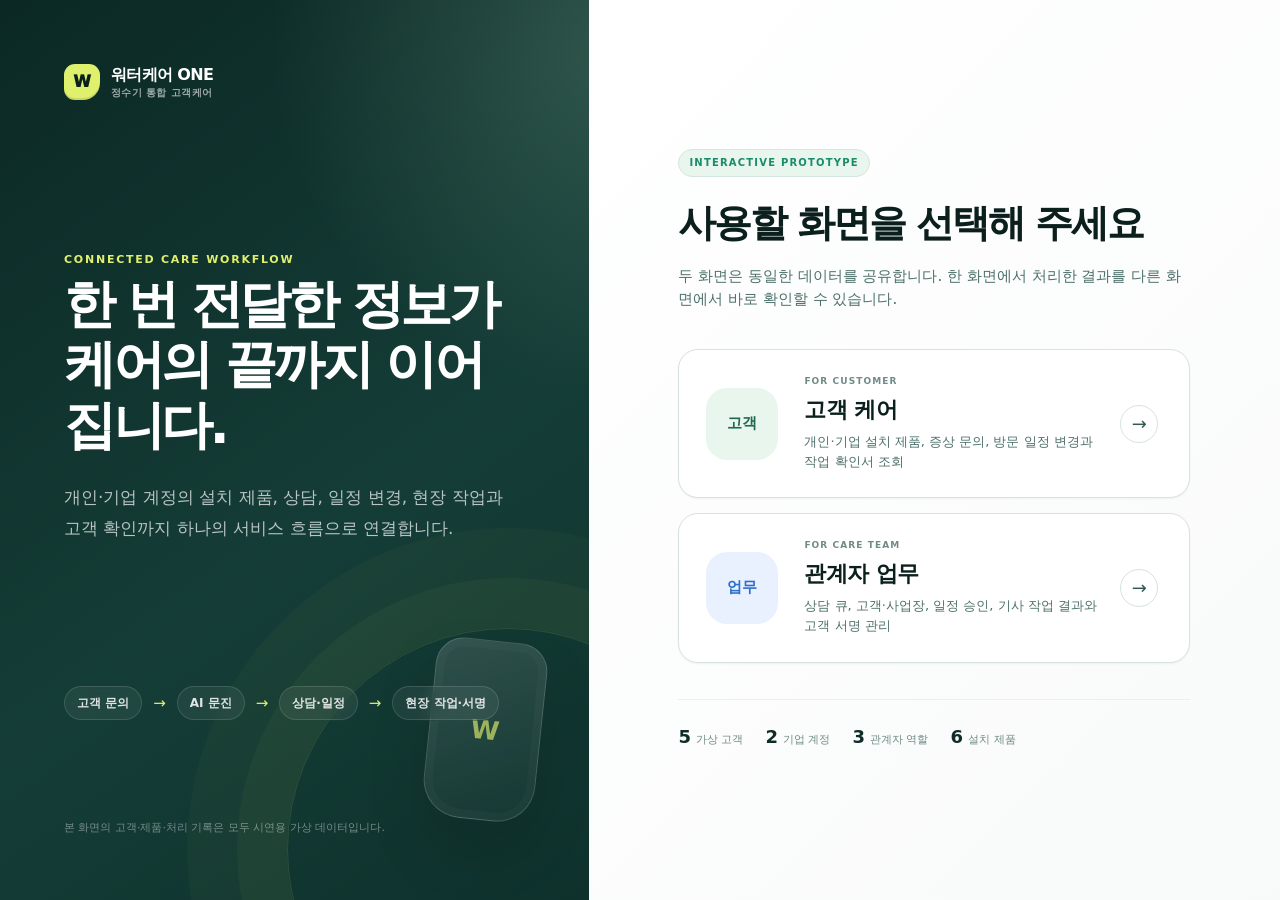
==== index.html @ bc3e2525 "2026-07-21 | 고객·관계자 역할 선택 게이트웨이 및 서비스 진입 흐름 구성" ====
<!doctype html>
<html lang="ko">
<head>
  <meta charset="utf-8">
  <meta name="viewport" content="width=device-width, initial-scale=1">
  <meta name="description" content="고객과 관계자가 하나의 문의 데이터를 이어 사용하는 정수기 통합 고객케어 프로토타입">
  <title>워터케어 ONE · 역할 선택</title>
  <link rel="stylesheet" href="assets/css/styles.css">
</head>
<body class="gateway-body">
  <main class="gateway-shell">
    <section class="gateway-intro" aria-labelledby="gateway-title">
      <div class="brand brand--light">
        <span class="brand-mark" aria-hidden="true">W</span>
        <span><strong>워터케어 ONE</strong><small>정수기 통합 고객케어</small></span>
      </div>
      <div class="gateway-copy">
        <p class="eyebrow eyebrow--light">CONNECTED CARE WORKFLOW</p>
        <h1 id="gateway-title">한 번 전달한 정보가<br>케어의 끝까지 이어집니다.</h1>
        <p>개인·기업 계정의 설치 제품, 상담, 일정 변경, 현장 작업과 고객 확인까지 하나의 서비스 흐름으로 연결합니다.</p>
      </div>
      <div class="gateway-flow" aria-label="서비스 흐름">
        <span>고객 문의</span><i aria-hidden="true">→</i><span>AI 문진</span><i aria-hidden="true">→</i><span>상담·일정</span><i aria-hidden="true">→</i><span>현장 작업·서명</span>
      </div>
      <p class="gateway-note">본 화면의 고객·제품·처리 기록은 모두 시연용 가상 데이터입니다.</p>
    </section>

    <section class="gateway-roles" aria-labelledby="role-title">
      <div class="gateway-role-header">
        <span class="demo-chip">INTERACTIVE PROTOTYPE</span>
        <h2 id="role-title">사용할 화면을 선택해 주세요</h2>
        <p>두 화면은 동일한 데이터를 공유합니다. 한 화면에서 처리한 결과를 다른 화면에서 바로 확인할 수 있습니다.</p>
      </div>

      <div class="role-cards">
        <a class="role-card role-card--customer" href="customer.html">
          <span class="role-card-icon" aria-hidden="true">고객</span>
          <span class="role-card-content">
            <small>FOR CUSTOMER</small>
            <strong>고객 케어</strong>
            <span>개인·기업 설치 제품, 증상 문의, 방문 일정 변경과 작업 확인서 조회</span>
          </span>
          <span class="role-card-arrow" aria-hidden="true">→</span>
        </a>

        <a class="role-card role-card--staff" href="stakeholder.html">
          <span class="role-card-icon" aria-hidden="true">업무</span>
          <span class="role-card-content">
            <small>FOR CARE TEAM</small>
            <strong>관계자 업무</strong>
            <span>상담 큐, 고객·사업장, 일정 승인, 기사 작업 결과와 고객 서명 관리</span>
          </span>
          <span class="role-card-arrow" aria-hidden="true">→</span>
        </a>
      </div>

      <div class="gateway-meta">
        <span><b>5</b> 가상 고객</span>
        <span><b>2</b> 기업 계정</span>
        <span><b>3</b> 관계자 역할</span>
        <span><b>6</b> 설치 제품</span>
      </div>
    </section>
  </main>
</body>
</html>
---- assets/css/styles.css ----
:root {
  --ink-950: #0b1f1c;
  --ink-900: #102c28;
  --ink-850: #153a35;
  --ink-800: #1b4540;
  --ink-700: #315a54;
  --ink-600: #4d706b;
  --ink-500: #6f8b87;
  --ink-400: #94aaa7;
  --ink-300: #bccac8;
  --ink-200: #d8e2e0;
  --ink-100: #eaf0ef;
  --ink-50: #f5f8f7;
  --surface: #ffffff;
  --canvas: #f3f6f5;
  --blue: #2f6fcc;
  --blue-100: #e9f1ff;
  --blue-50: #f4f8ff;
  --mint: #a9dbbc;
  --mint-100: #e8f6ed;
  --lime: #dff06c;
  --lime-deep: #bed13d;
  --amber: #e9a83f;
  --amber-100: #fff3df;
  --red: #d6534e;
  --red-100: #ffebea;
  --purple: #7659c7;
  --purple-100: #f0ecff;
  --green: #198c68;
  --green-100: #e4f5ef;
  --shadow-xs: 0 1px 2px rgba(12, 31, 28, .05);
  --shadow-sm: 0 5px 18px rgba(12, 31, 28, .07);
  --shadow-md: 0 14px 38px rgba(12, 31, 28, .11);
  --shadow-lg: 0 28px 70px rgba(5, 20, 18, .18);
  --radius-sm: 10px;
  --radius-md: 16px;
  --radius-lg: 22px;
  --radius-xl: 30px;
  --font: "Pretendard", "Noto Sans KR", "Apple SD Gothic Neo", "Malgun Gothic", system-ui, -apple-system, sans-serif;
}

[hidden] { display: none !important; }

* { box-sizing: border-box; }
html { color-scheme: light; scroll-behavior: smooth; }
body { margin: 0; color: var(--ink-950); font-family: var(--font); background: var(--canvas); font-size: 15px; line-height: 1.55; -webkit-font-smoothing: antialiased; }
button, input, select, textarea { color: inherit; font: inherit; }
button, select { cursor: pointer; }
button { border: 0; }
a { color: inherit; text-decoration: none; }
h1, h2, h3, p { margin-top: 0; }
h1, h2, h3, strong { letter-spacing: -.025em; }
img { max-width: 100%; }
fieldset { margin: 0; min-width: 0; }
textarea { resize: vertical; }
select, input, textarea { accent-color: var(--ink-850); }
button:focus-visible, a:focus-visible, input:focus-visible, select:focus-visible, textarea:focus-visible, [tabindex]:focus-visible { outline: 3px solid rgba(47, 111, 204, .34); outline-offset: 2px; }
button:disabled { cursor: not-allowed; opacity: .55; }
::selection { color: var(--ink-950); background: var(--lime); }

.skip-link { position: fixed; z-index: 999; top: -80px; left: 16px; padding: 10px 16px; border-radius: 0 0 8px 8px; background: var(--lime); color: var(--ink-950); font-weight: 800; transition: top .2s; }
.skip-link:focus { top: 0; }
.sr-only { position: absolute !important; overflow: hidden; width: 1px; height: 1px; margin: -1px; clip: rect(0, 0, 0, 0); white-space: nowrap; }
.eyebrow { margin-bottom: 6px; color: var(--green); font-size: 11px; font-weight: 900; letter-spacing: .16em; text-transform: uppercase; }
.eyebrow--light { color: var(--lime); }
.brand { display: inline-flex; align-items: center; gap: 11px; min-width: max-content; }
.brand-mark { display: inline-grid; width: 36px; height: 36px; place-items: center; border-radius: 11px 11px 17px 11px; color: var(--ink-950); background: var(--lime); box-shadow: inset 0 -2px rgba(11, 31, 28, .12); font-size: 16px; font-weight: 950; }
.brand > span:last-child { display: flex; flex-direction: column; line-height: 1.1; }
.brand strong { font-size: 16px; font-weight: 900; letter-spacing: -.04em; }
.brand small { margin-top: 4px; color: var(--ink-600); font-size: 10px; font-weight: 700; letter-spacing: .04em; }
.brand--light { color: white; }
.brand--light small { color: rgba(255, 255, 255, .59); }

.button { display: inline-flex; min-height: 44px; align-items: center; justify-content: center; gap: 7px; padding: 0 17px; border: 1px solid transparent; border-radius: 11px; font-size: 14px; font-weight: 800; transition: transform .15s ease, box-shadow .15s ease, background .15s ease, border-color .15s ease; }
.button:hover:not(:disabled) { transform: translateY(-1px); }
.button--primary { color: white; background: var(--ink-850); box-shadow: 0 7px 15px rgba(21, 58, 53, .17); }
.button--primary:hover:not(:disabled) { background: var(--ink-900); box-shadow: 0 9px 20px rgba(21, 58, 53, .22); }
.button--secondary { color: var(--ink-850); border-color: var(--ink-200); background: white; }
.button--secondary:hover:not(:disabled), .button--ghost:hover:not(:disabled) { border-color: var(--ink-400); background: var(--ink-50); }
.button--ghost { color: var(--ink-700); border-color: var(--ink-200); background: transparent; }
.button--light { color: white; border-color: rgba(255, 255, 255, .25); background: rgba(255, 255, 255, .09); }
.button--lime { color: var(--ink-950); background: var(--lime); box-shadow: 0 8px 18px rgba(223, 240, 108, .17); }
.button--lime:hover { background: #e7f67f; }
.button--full { width: 100%; }
.button--with-icon span { font-size: 19px; font-weight: 500; }
.text-button { padding: 4px; color: var(--ink-700); background: transparent; font-size: 13px; font-weight: 800; }
.text-button:hover { color: var(--ink-950); }
.text-link { color: var(--green); font-size: 13px; font-weight: 800; }
.chip-line { display: flex; flex-wrap: wrap; align-items: center; gap: 6px; }
.chip { display: inline-flex; min-height: 25px; align-items: center; justify-content: center; padding: 3px 9px; border: 1px solid transparent; border-radius: 999px; background: var(--ink-100); color: var(--ink-700); font-size: 11px; font-weight: 850; letter-spacing: -.01em; white-space: nowrap; }
.chip--neutral { border-color: var(--ink-200); background: var(--ink-50); color: var(--ink-700); }
.chip--info { border-color: #d8e6fb; background: var(--blue-100); color: var(--blue); }
.chip--teal { border-color: #ccebdd; background: var(--green-100); color: var(--green); }
.chip--success { border-color: #ccebdd; background: var(--green-100); color: var(--green); }
.chip--warning { border-color: #f5dfb9; background: var(--amber-100); color: #9a6511; }
.chip--danger { border-color: #f2cbc8; background: var(--red-100); color: #b33e39; }
.chip--purple { border-color: #ded6f7; background: var(--purple-100); color: var(--purple); }
.status-chip { font-weight: 850; }
.risk-chip { letter-spacing: -.02em; }
.verified-label { color: var(--green) !important; font-weight: 800 !important; }
.live-label { color: var(--green); font-size: 11px; font-weight: 800; }
.live-label i, .system-state i { display: inline-block; width: 7px; height: 7px; margin-right: 5px; border-radius: 50%; background: #4fd1a0; box-shadow: 0 0 0 4px rgba(79, 209, 160, .12); }

/* Gateway */
.gateway-body { min-height: 100vh; background: var(--surface); }
.gateway-shell { display: grid; min-height: 100vh; grid-template-columns: minmax(420px, .92fr) minmax(560px, 1.08fr); }
.gateway-intro { position: relative; display: flex; overflow: hidden; flex-direction: column; justify-content: space-between; padding: clamp(38px, 5vw, 72px); color: white; background: radial-gradient(circle at 105% 5%, rgba(169, 219, 188, .2), transparent 33%), linear-gradient(145deg, #0b2824, #153d37 58%, #0e312c); }
.gateway-intro::after { position: absolute; right: -140px; bottom: -170px; width: 440px; height: 440px; border: 1px solid rgba(223, 240, 108, .13); border-radius: 50%; box-shadow: 0 0 0 50px rgba(223, 240, 108, .035), 0 0 0 100px rgba(223, 240, 108, .025); content: ""; }
.gateway-intro::before { position: absolute; right: 48px; bottom: 80px; width: 110px; height: 178px; border: 1px solid rgba(255, 255, 255, .17); border-radius: 28px 28px 38px 38px; background: linear-gradient(160deg, rgba(255, 255, 255, .12), rgba(255, 255, 255, .025)); box-shadow: inset 0 0 0 8px rgba(255, 255, 255, .025), 0 30px 60px rgba(0, 0, 0, .12); content: "W"; color: rgba(223, 240, 108, .65); text-align: center; font-size: 26px; font-weight: 900; line-height: 178px; transform: rotate(6deg); }
.gateway-copy { position: relative; z-index: 1; max-width: 620px; margin: 80px 0 55px; }
.gateway-copy h1 { margin-bottom: 26px; font-size: clamp(38px, 4.1vw, 66px); font-weight: 850; line-height: 1.16; letter-spacing: -.065em; }
.gateway-copy > p:last-child { max-width: 520px; color: rgba(255, 255, 255, .7); font-size: 17px; line-height: 1.8; }
.gateway-flow { position: relative; z-index: 1; display: flex; flex-wrap: wrap; align-items: center; gap: 11px; max-width: 560px; }
.gateway-flow span { padding: 7px 12px; border: 1px solid rgba(255, 255, 255, .13); border-radius: 999px; color: rgba(255, 255, 255, .86); background: rgba(255, 255, 255, .06); font-size: 12px; font-weight: 800; backdrop-filter: blur(10px); }
.gateway-flow i { color: var(--lime); font-style: normal; }
.gateway-note { position: relative; z-index: 1; margin: 28px 0 0; color: rgba(255, 255, 255, .42); font-size: 11px; }
.gateway-roles { display: flex; flex-direction: column; justify-content: center; padding: clamp(42px, 7vw, 110px); background: linear-gradient(135deg, #fff, #f8faf9); }
.gateway-role-header { max-width: 620px; margin-bottom: 38px; }
.demo-chip { display: inline-block; margin-bottom: 16px; padding: 5px 10px; border: 1px solid #d5e7dc; border-radius: 999px; color: var(--green); background: var(--mint-100); font-size: 10px; font-weight: 900; letter-spacing: .12em; }
.gateway-role-header h2 { margin-bottom: 12px; font-size: clamp(27px, 3vw, 40px); font-weight: 880; letter-spacing: -.055em; }
.gateway-role-header p { max-width: 580px; margin-bottom: 0; color: var(--ink-600); font-size: 15px; }
.role-cards { display: grid; max-width: 720px; gap: 15px; }
.role-card { display: grid; min-height: 146px; align-items: center; grid-template-columns: 76px 1fr 42px; gap: 22px; padding: 25px 27px; border: 1px solid var(--ink-200); border-radius: 20px; background: white; box-shadow: var(--shadow-xs); transition: transform .2s, border-color .2s, box-shadow .2s; }
.role-card:hover { transform: translateY(-3px); border-color: var(--ink-400); box-shadow: var(--shadow-md); }
.role-card-icon { display: grid; width: 72px; height: 72px; place-items: center; border-radius: 21px; font-size: 15px; font-weight: 900; }
.role-card--customer .role-card-icon { color: #1f6950; background: var(--mint-100); }
.role-card--staff .role-card-icon { color: var(--blue); background: var(--blue-100); }
.role-card-content { display: flex; flex-direction: column; }
.role-card-content small { margin-bottom: 4px; color: var(--ink-500); font-size: 9px; font-weight: 900; letter-spacing: .12em; }
.role-card-content strong { margin-bottom: 5px; font-size: 22px; font-weight: 900; }
.role-card-content > span { color: var(--ink-600); font-size: 13px; line-height: 1.55; }
.role-card-arrow { display: grid; width: 38px; height: 38px; place-items: center; border: 1px solid var(--ink-200); border-radius: 50%; color: var(--ink-700); font-size: 18px; transition: transform .2s; }
.role-card:hover .role-card-arrow { transform: translateX(3px); color: var(--ink-950); border-color: var(--ink-500); }
.gateway-meta { display: flex; flex-wrap: wrap; gap: 22px; max-width: 720px; margin-top: 36px; padding-top: 23px; border-top: 1px solid var(--ink-100); color: var(--ink-500); font-size: 11px; }
.gateway-meta span { display: flex; align-items: baseline; gap: 5px; }
.gateway-meta b { color: var(--ink-900); font-size: 18px; }

/* Shared app chrome */
.app-body { min-height: 100vh; }
.app-header { position: fixed; z-index: 50; top: 0; right: 0; left: 0; display: flex; height: 72px; align-items: center; justify-content: space-between; padding: 0 34px; border-bottom: 1px solid var(--ink-100); background: rgba(255, 255, 255, .94); backdrop-filter: blur(14px); }
.header-actions { display: flex; align-items: center; gap: 12px; }
.icon-button { position: relative; display: grid; width: 40px; height: 40px; place-items: center; border: 1px solid var(--ink-200); border-radius: 11px; color: var(--ink-500); background: white; }
.notification-button > span, .staff-bell { font-size: 9px; }
.icon-button b { position: absolute; top: -5px; right: -4px; display: grid; min-width: 18px; height: 18px; place-items: center; padding: 0 4px; border: 2px solid white; border-radius: 999px; color: white; background: var(--red); font-size: 9px; }
.avatar-button, .staff-avatar { display: grid; width: 40px; height: 40px; place-items: center; border-radius: 13px; color: white; background: linear-gradient(145deg, var(--ink-700), var(--ink-900)); font-size: 13px; font-weight: 900; }
.demo-account, .staff-role-switcher { display: flex; align-items: center; gap: 9px; }
.demo-account > span, .staff-role-switcher > span { color: var(--ink-500); font-size: 10px; font-weight: 850; letter-spacing: .05em; }
.demo-account select, .staff-role-switcher select { height: 39px; padding: 0 31px 0 12px; border: 1px solid var(--ink-200); border-radius: 10px; background-color: white; font-size: 12px; font-weight: 750; }
.page-header { display: flex; align-items: flex-end; justify-content: space-between; gap: 24px; margin-bottom: 24px; }
.page-header h1 { margin-bottom: 7px; font-size: 29px; font-weight: 900; letter-spacing: -.055em; }
.page-header > div > p:last-child { margin-bottom: 0; color: var(--ink-600); font-size: 13px; }
.section-card, .work-panel { border: 1px solid var(--ink-100); border-radius: var(--radius-md); background: var(--surface); box-shadow: var(--shadow-xs); }
.card-heading-row, .panel-heading, .section-title-row { display: flex; align-items: flex-start; justify-content: space-between; gap: 14px; }
.card-heading-row h2, .panel-heading h2 { margin-bottom: 0; font-size: 18px; font-weight: 900; }
.card-heading-row > span:not(.chip), .panel-heading > span { color: var(--ink-500); font-size: 12px; font-weight: 750; }
.prototype-footer { display: flex; align-items: center; justify-content: space-between; gap: 20px; margin-top: 28px; padding: 17px 3px 4px; border-top: 1px solid var(--ink-200); color: var(--ink-500); font-size: 11px; }
.prototype-footer p { margin: 0; }
.prototype-footer b { color: var(--ink-700); }
.toast { position: fixed; z-index: 200; right: 26px; bottom: 24px; max-width: min(420px, calc(100vw - 36px)); padding: 13px 18px; border: 1px solid rgba(255, 255, 255, .12); border-radius: 12px; color: white; background: var(--ink-950); box-shadow: var(--shadow-lg); font-size: 13px; font-weight: 750; opacity: 0; pointer-events: none; transform: translateY(16px); transition: opacity .2s, transform .2s; }
.toast.is-visible { opacity: 1; transform: translateY(0); }
.toast--success { background: #12694f; }
.toast--danger { background: #a93935; }

/* Role-aware notification inbox */
.notification-panel[hidden], .notification-badge[hidden] { display: none !important; }
.notification-panel {
  position: fixed;
  z-index: 190;
  top: 64px;
  right: 76px;
  display: grid;
  overflow: hidden;
  width: min(392px, calc(100vw - 24px));
  max-height: calc(100vh - 88px);
  max-height: calc(100dvh - 88px);
  grid-template-rows: auto minmax(0, 1fr) auto;
  border: 1px solid var(--ink-200);
  border-radius: 18px;
  background: white;
  box-shadow: 0 24px 60px rgba(7, 28, 24, .22);
}
.customer-body .notification-panel { top: 64px; right: 82px; }
.staff-body .notification-panel { top: 60px; right: 72px; }
.notification-panel-header { display: flex; align-items: flex-start; justify-content: space-between; gap: 16px; padding: 19px 19px 15px; border-bottom: 1px solid var(--ink-100); }
.notification-panel-header .eyebrow { margin-bottom: 3px; font-size: 8px; }
.notification-panel-header h2 { margin: 0; font-size: 19px; font-weight: 900; letter-spacing: -.04em; }
.notification-panel-header > div:first-child > p:last-child { margin: 4px 0 0; color: var(--ink-500); font-size: 10px; font-weight: 700; }
.notification-panel-actions { display: flex; align-items: center; gap: 6px; }
.notification-panel-actions > [data-notification-read-all] { min-height: 34px; padding: 0 9px; border-radius: 9px; color: var(--green); background: var(--mint-100); font-size: 9px; font-weight: 850; }
.notification-panel-actions > [data-notification-read-all]:disabled { cursor: default; color: var(--ink-400); background: var(--ink-50); opacity: .72; }
.notification-panel-actions .dialog-close { width: 34px; height: 34px; flex-basis: 34px; }
.notification-list { overflow-y: auto; min-height: 0; margin: 0; padding: 7px; list-style: none; overscroll-behavior: contain; }
.notification-list > li + li { margin-top: 3px; }
.notification-item { display: grid; width: 100%; min-height: 99px; align-items: flex-start; grid-template-columns: 34px minmax(0, 1fr); gap: 10px; padding: 12px; border: 1px solid transparent; border-radius: 12px; color: var(--ink-700); background: transparent; text-align: left; transition: border-color .16s ease, background .16s ease, transform .16s ease; }
.notification-item:hover { border-color: var(--ink-200); background: var(--ink-50); transform: translateY(-1px); }
.notification-item:focus-visible { border-color: var(--blue); outline: 3px solid rgba(47, 111, 204, .17); outline-offset: 1px; }
.notification-item.is-unread { border-color: #d8e6fb; background: #f5f8fe; }
.notification-item.is-unread:hover { border-color: #b8d0f0; background: #edf4fd; }
.notification-item-icon { display: grid; width: 32px; height: 32px; place-items: center; border-radius: 10px; color: var(--ink-600); background: var(--ink-100); font-size: 11px; font-weight: 950; }
.notification-item--info .notification-item-icon { color: var(--blue); background: var(--blue-100); }
.notification-item--success .notification-item-icon, .notification-item--teal .notification-item-icon { color: var(--green); background: var(--green-100); }
.notification-item--warning .notification-item-icon { color: #9a6511; background: var(--amber-100); }
.notification-item--danger .notification-item-icon { color: #b33e39; background: var(--red-100); }
.notification-item--purple .notification-item-icon { color: var(--purple); background: var(--purple-100); }
.notification-item-copy { display: block; min-width: 0; }
.notification-item-heading { display: flex; align-items: flex-start; justify-content: space-between; gap: 10px; }
.notification-item-heading strong { overflow: hidden; color: var(--ink-900); font-size: 11px; font-weight: 900; line-height: 1.4; text-overflow: ellipsis; white-space: nowrap; }
.notification-item-heading time { flex: 0 0 auto; color: var(--ink-400); font-size: 7px; line-height: 1.55; }
.notification-item-message { display: -webkit-box; overflow: hidden; margin-top: 4px; color: var(--ink-600); font-size: 9px; line-height: 1.55; -webkit-box-orient: vertical; -webkit-line-clamp: 2; }
.notification-item-meta { display: flex; align-items: center; justify-content: space-between; gap: 8px; margin-top: 8px; color: var(--ink-500); font-size: 7px; font-weight: 750; }
.notification-item-meta i { color: var(--blue); font-style: normal; font-weight: 900; }
.notification-item-meta i.is-read { color: var(--ink-400); }
.notification-item-meta b { color: var(--green); font-size: 7px; white-space: nowrap; }
.notification-empty { display: flex; min-height: 190px; flex-direction: column; align-items: center; justify-content: center; padding: 25px; color: var(--ink-500); text-align: center; }
.notification-empty > span { display: grid; width: 42px; height: 42px; margin-bottom: 10px; place-items: center; border-radius: 13px; color: var(--green); background: var(--green-100); font-weight: 950; }
.notification-empty strong { color: var(--ink-800); font-size: 11px; }
.notification-empty p { margin: 4px 0 0; font-size: 9px; }
.notification-panel-footer { padding: 11px 16px; border-top: 1px solid var(--ink-100); color: var(--ink-500); background: var(--ink-50); font-size: 8px; text-align: center; }
.notification-badge { pointer-events: none; }
.notification-badge > span { display: block; min-width: 10px; }
.empty-state { display: flex; min-height: 240px; flex-direction: column; align-items: center; justify-content: center; padding: 28px; color: var(--ink-500); text-align: center; }
.empty-state > span { display: grid; width: 48px; height: 48px; margin-bottom: 12px; place-items: center; border-radius: 15px; background: var(--ink-100); color: var(--ink-600); font-size: 20px; }
.empty-state strong { color: var(--ink-800); }
.empty-state p { max-width: 260px; margin: 5px 0 0; font-size: 12px; }
.empty-state.small { min-height: 150px; }
.empty-detail { display: grid; min-height: 420px; place-items: center; color: var(--ink-500); }

/* Customer layout */
.customer-body { background: #f6f8f7; }
.customer-layout { display: grid; min-height: 100vh; padding-top: 72px; grid-template-columns: 230px 1fr; }
.customer-sidebar { position: fixed; z-index: 30; top: 72px; bottom: 0; left: 0; display: flex; width: 230px; flex-direction: column; padding: 24px 18px 18px; border-right: 1px solid var(--ink-100); background: white; }
.customer-nav { display: grid; gap: 5px; }
.nav-button { display: flex; min-height: 46px; align-items: center; gap: 12px; padding: 0 14px; border-radius: 11px; color: var(--ink-600); background: transparent; font-size: 13px; font-weight: 800; text-align: left; }
.nav-button span { display: grid; width: 23px; height: 23px; place-items: center; color: var(--ink-500); font-size: 16px; }
.nav-button:hover { color: var(--ink-900); background: var(--ink-50); }
.nav-button.is-active { color: var(--ink-900); background: var(--mint-100); }
.nav-button.is-active span { color: var(--green); }
.sidebar-support { display: grid; margin-top: auto; grid-template-columns: 32px 1fr; gap: 10px; padding: 15px; border-radius: 14px; background: var(--ink-50); }
.sidebar-support > span { display: grid; width: 30px; height: 30px; place-items: center; border-radius: 10px; color: var(--green); background: var(--mint-100); font-weight: 900; }
.sidebar-support div { display: flex; min-width: 0; flex-direction: column; }
.sidebar-support strong { font-size: 11px; }
.sidebar-support small { color: var(--ink-500); font-size: 9px; }
.sidebar-support button { grid-column: 1 / -1; height: 35px; border: 1px solid var(--ink-200); border-radius: 9px; color: var(--ink-700); background: white; font-size: 11px; font-weight: 800; }
.prototype-switch { margin-top: 12px; padding: 12px 3px 2px; border-top: 1px solid var(--ink-100); }
.prototype-switch small { display: block; margin-bottom: 5px; color: var(--ink-400); font-size: 9px; font-weight: 850; letter-spacing: .06em; }
.prototype-switch a { color: var(--ink-600); font-size: 11px; font-weight: 800; }
.customer-main { min-width: 0; grid-column: 2; padding: 34px clamp(28px, 4vw, 60px) 42px; }
#customer-view { max-width: 1220px; margin: 0 auto; }
.customer-bottom-nav { display: none; }

.care-hero { display: grid; overflow: hidden; min-height: 254px; margin-bottom: 20px; grid-template-columns: 1.35fr .75fr; border-radius: var(--radius-lg); color: white; background: radial-gradient(circle at 55% -30%, rgba(169, 219, 188, .18), transparent 35%), linear-gradient(125deg, var(--ink-900), var(--ink-800)); box-shadow: 0 20px 44px rgba(15, 54, 48, .15); }
.care-hero-main { padding: 31px 35px; }
.care-hero-label { display: flex; align-items: center; justify-content: space-between; margin-bottom: 17px; }
.care-hero-label span { color: rgba(255, 255, 255, .66); font-size: 12px; font-weight: 750; }
.care-hero-label b { padding: 5px 10px; border-radius: 999px; color: var(--ink-950); background: var(--lime); font-size: 11px; }
.care-hero-main > p { margin-bottom: 5px; color: rgba(255, 255, 255, .62); font-size: 12px; }
.care-hero-main h2 { margin-bottom: 27px; font-size: 30px; font-weight: 850; letter-spacing: -.045em; }
.care-hero-meta { display: grid; max-width: 580px; grid-template-columns: repeat(3, 1fr); border-top: 1px solid rgba(255, 255, 255, .12); }
.care-hero-meta span { display: flex; flex-direction: column; padding: 17px 18px 0 0; }
.care-hero-meta span + span { padding-left: 18px; border-left: 1px solid rgba(255, 255, 255, .11); }
.care-hero-meta small { margin-bottom: 3px; color: rgba(255, 255, 255, .45); font-size: 9px; }
.care-hero-meta strong { font-size: 13px; }
.care-hero-action { position: relative; display: flex; overflow: hidden; align-items: flex-end; gap: 20px; padding: 27px 27px 29px 10px; background: rgba(255, 255, 255, .045); }
.care-hero-action::before { position: absolute; top: -80px; right: -70px; width: 230px; height: 230px; border: 1px solid rgba(223, 240, 108, .09); border-radius: 50%; content: ""; }
.care-hero-action > div { position: relative; z-index: 1; display: flex; min-width: 0; flex: 1; flex-direction: column; align-items: flex-start; }
.care-hero-action small { margin-bottom: 5px; color: var(--lime); font-size: 10px; font-weight: 850; }
.care-hero-action strong { margin-bottom: 15px; font-size: 15px; line-height: 1.45; }
.product-visual { position: relative; display: grid; width: 85px; height: 150px; flex: 0 0 85px; place-items: center; border: 1px solid rgba(255, 255, 255, .15); border-radius: 25px 25px 31px 31px; background: linear-gradient(145deg, rgba(255, 255, 255, .22), rgba(255, 255, 255, .06)); box-shadow: 0 25px 45px rgba(0, 0, 0, .16), inset 0 0 0 6px rgba(255, 255, 255, .025); }
.product-visual i { position: absolute; top: 31px; width: 40px; height: 3px; border-radius: 4px; background: var(--lime); box-shadow: 0 9px rgba(255, 255, 255, .2); }
.product-visual b { margin-top: 29px; color: rgba(255, 255, 255, .45); font-size: 22px; }
.product-visual--photo { overflow: visible; border: 0; border-radius: 0; background: transparent; box-shadow: none; }
.product-visual--photo img { display: block; width: 118%; max-width: none; height: 100%; object-fit: contain; filter: drop-shadow(0 18px 18px rgba(0, 0, 0, .24)); }
.customer-dashboard-grid { display: grid; margin-bottom: 20px; grid-template-columns: minmax(0, 1.45fr) minmax(290px, .75fr); gap: 20px; }
.active-inquiry-card, .product-health-card { padding: 25px; }
.active-inquiry-card .card-heading-row h2 { max-width: 560px; font-size: 19px; }
.inquiry-id-row { display: flex; align-items: center; gap: 11px; margin-top: 8px; color: var(--ink-500); font-size: 10px; }
.inquiry-id-row span + span::before { margin-right: 11px; content: "·"; }
.status-journey { position: relative; display: grid; margin: 25px 0 20px; padding: 0; grid-template-columns: repeat(5, 1fr); list-style: none; }
.status-journey::before { position: absolute; z-index: 0; top: 15px; right: 9%; left: 9%; height: 2px; background: var(--ink-100); content: ""; }
.status-journey li { position: relative; z-index: 1; display: flex; flex-direction: column; align-items: center; gap: 6px; color: var(--ink-400); }
.status-journey li > span { display: grid; width: 31px; height: 31px; place-items: center; border: 2px solid var(--ink-100); border-radius: 50%; background: white; font-size: 10px; font-weight: 900; }
.status-journey li small { font-size: 9px; font-weight: 750; }
.status-journey li.is-done > span { border-color: var(--green); color: white; background: var(--green); }
.status-journey li.is-done small { color: var(--green); }
.status-journey li.is-current > span { border-color: var(--ink-850); color: var(--ink-850); background: var(--lime); box-shadow: 0 0 0 5px rgba(223, 240, 108, .18); }
.status-journey li.is-current small { color: var(--ink-900); font-weight: 900; }
.next-action-box { display: flex; align-items: center; gap: 12px; padding: 12px 14px; border-radius: 11px; background: var(--ink-50); }
.next-action-box > span { display: grid; width: 28px; height: 28px; place-items: center; border-radius: 8px; color: var(--green); background: var(--mint-100); }
.next-action-box div { display: flex; min-width: 0; flex-direction: column; }
.next-action-box small { color: var(--ink-500); font-size: 9px; }
.next-action-box strong { font-size: 12px; }
.card-actions { display: flex; align-items: center; justify-content: space-between; gap: 15px; margin-top: 16px; }
.health-score { color: var(--green) !important; }
.filter-meter { margin: 24px 0 19px; }
.filter-meter-top { display: flex; align-items: center; justify-content: space-between; margin-bottom: 9px; }
.filter-meter-top span { color: var(--ink-600); font-size: 11px; font-weight: 750; }
.filter-meter-top strong { font-size: 16px; }
.meter-track { overflow: hidden; height: 7px; border-radius: 999px; background: var(--ink-100); }
.meter-track i { display: block; height: 100%; border-radius: inherit; background: linear-gradient(90deg, var(--green), var(--mint)); }
.filter-meter > small { display: block; margin-top: 9px; color: var(--ink-500); font-size: 10px; line-height: 1.5; }
.mini-details { display: grid; gap: 0; margin: 0 0 18px; }
.mini-details div { display: flex; justify-content: space-between; padding: 8px 0; border-top: 1px solid var(--ink-100); }
.mini-details dt { color: var(--ink-500); font-size: 10px; }
.mini-details dd { margin: 0; font-size: 10px; font-weight: 800; }
.quick-service-card { display: grid; align-items: center; grid-template-columns: 240px 1fr; gap: 22px; padding: 24px 27px; }
.quick-service-card h2 { margin-bottom: 0; font-size: 17px; }
.quick-service-grid { display: grid; grid-template-columns: repeat(4, 1fr); gap: 8px; }
.quick-service-grid button { display: grid; min-height: 93px; grid-template-columns: 38px 1fr; align-content: center; align-items: center; gap: 1px 10px; padding: 12px; border-radius: 12px; background: var(--ink-50); text-align: left; }
.quick-service-grid button:hover { background: var(--ink-100); }
.quick-service-grid button > strong { font-size: 11px; }
.quick-service-grid button > small { color: var(--ink-500); font-size: 9px; }
.quick-icon { display: grid; width: 36px; height: 36px; grid-row: 1 / 3; place-items: center; border-radius: 10px; font-size: 15px; font-weight: 900; }
.quick-icon--blue { color: var(--blue); background: var(--blue-100); }
.quick-icon--mint { color: var(--green); background: var(--green-100); }
.quick-icon--amber { color: #9a6511; background: var(--amber-100); }
.quick-icon--purple { color: var(--purple); background: var(--purple-100); }
.quick-icon--usage { color: var(--blue); background: var(--blue-50); }
.empty-inquiry-card { display: flex; min-height: 310px; flex-direction: column; align-items: center; justify-content: center; padding: 30px; text-align: center; }
.empty-inquiry-card h2 { margin: 8px 0 3px; font-size: 18px; }
.empty-inquiry-card p { color: var(--ink-500); font-size: 12px; }
.empty-icon { display: grid; width: 48px; height: 48px; place-items: center; border-radius: 15px; color: var(--green); background: var(--mint-100); font-size: 22px; }

/* Customer product and care */
.product-detail-hero { display: grid; align-items: center; margin-bottom: 20px; padding: 32px 42px; grid-template-columns: minmax(320px, 360px) minmax(0, 1fr); gap: 44px; border: 1px solid var(--ink-100); border-radius: var(--radius-lg); background: linear-gradient(120deg, white 55%, #eef7f1); }
.large-product-visual { position: relative; display: grid; width: 135px; height: 220px; margin: 0 auto; place-items: center; border: 1px solid var(--ink-200); border-radius: 35px 35px 44px 44px; color: var(--ink-300); background: linear-gradient(150deg, white, #e9efed); box-shadow: 0 25px 40px rgba(11, 31, 28, .12), inset 0 0 0 8px rgba(255, 255, 255, .5); }
.large-product-visual > span { position: absolute; top: 22px; color: var(--ink-400); font-size: 8px; font-weight: 900; letter-spacing: .16em; }
.large-product-visual i { position: absolute; top: 53px; width: 67px; height: 5px; border-radius: 5px; background: var(--lime-deep); box-shadow: 0 12px 0 -1px var(--ink-200); }
.large-product-visual b { margin-top: 35px; font-size: 32px; }
.product-photo-stage { display: flex; min-width: 0; min-height: 342px; margin: 0; flex-direction: column; align-items: stretch; justify-content: space-between; padding: 12px; border: 1px solid rgba(49, 90, 84, .11); border-radius: 24px; background: radial-gradient(circle at 50% 44%, white 0, #f5f8f7 74%); box-shadow: inset 0 1px rgba(255, 255, 255, .8); }
.product-photo-stage > img { display: block; width: 100%; height: 222px; object-fit: contain; filter: drop-shadow(0 18px 18px rgba(11, 31, 28, .13)); }
.product-photo-stage figcaption { display: flex; align-items: center; justify-content: space-between; gap: 9px; padding-top: 9px; border-top: 1px solid var(--ink-100); color: var(--ink-400); font-size: 8px; }
.product-photo-stage figcaption a { flex: 0 0 auto; color: var(--green); font-weight: 850; }
.product-photo-stage figcaption a:hover { text-decoration: underline; }
.product-viewer { display: flex; min-width: 0; flex: 1; flex-direction: column; }
.product-viewer-stage { position: relative; display: grid; overflow: hidden; min-height: 286px; flex: 1; place-items: center; border: 1px solid rgba(49, 90, 84, .09); border-radius: 18px; background: radial-gradient(circle at 50% 40%, #fff 0 36%, #edf4f1 76%, #e6efeb 100%); cursor: grab; touch-action: pan-y pinch-zoom; user-select: none; }
.product-viewer-stage::before { position: absolute; right: 17%; bottom: 23px; left: 17%; height: 20px; border-radius: 50%; background: radial-gradient(ellipse, rgba(9, 40, 34, .22), rgba(9, 40, 34, 0) 70%); filter: blur(4px); content: ""; }
.product-viewer-stage.is-dragging { cursor: grabbing; }
.product-viewer-stage:focus-visible { outline: 3px solid rgba(47, 111, 204, .28); outline-offset: 2px; }
.product-viewer-scene { position: absolute; inset: 8px 0 24px; display: grid; place-items: center; perspective: 840px; perspective-origin: 50% 46%; }
.product-viewer-drag-hint { position: absolute; z-index: 4; bottom: 10px; left: 50%; padding: 6px 10px; border: 1px solid rgba(49, 90, 84, .12); border-radius: 999px; color: var(--ink-500); background: rgba(255, 255, 255, .92); font-size: 8px; font-weight: 750; white-space: nowrap; transform: translateX(-50%); box-shadow: 0 4px 12px rgba(11, 31, 28, .07); pointer-events: none; }
.product-model-3d { --model-width: 78px; --model-height: 164px; --model-depth: 188px; --model-half-width: 39px; --model-half-height: 82px; --model-half-depth: 94px; --model-side-offset: -55px; --model-top-offset: -12px; --tray-width: 70px; --tray-left: 4px; position: relative; width: var(--model-width); height: var(--model-height); transform: rotateX(-8deg) rotateY(var(--viewer-angle)); transform-style: preserve-3d; will-change: transform; }
.product-model-3d--ice { --model-width: 88px; --model-height: 173px; --model-depth: 185px; --model-half-width: 44px; --model-half-height: 86.5px; --model-half-depth: 92.5px; --model-side-offset: -48.5px; --model-top-offset: -6px; --tray-width: 80px; --tray-left: 4px; }
.product-model-face { position: absolute; box-sizing: border-box; overflow: hidden; border: 1px solid rgba(138, 157, 153, .35); color: #8a9c98; background: linear-gradient(145deg, #fff 0, #f7f9f8 42%, #e8edeb 100%); box-shadow: inset 0 0 16px rgba(255, 255, 255, .8); backface-visibility: hidden; transform-style: preserve-3d; }
.product-model-face--front, .product-model-face--back { width: var(--model-width); height: var(--model-height); border-radius: 5px 5px 3px 3px; }
.product-model-face--front { transform: translateZ(var(--model-half-depth)); }
.product-model-face--back { transform: rotateY(180deg) translateZ(var(--model-half-depth)); }
.product-model-face--right, .product-model-face--left { left: var(--model-side-offset); width: var(--model-depth); height: var(--model-height); background: linear-gradient(90deg, #f9fbfa, #e5ebe9 76%, #d7dfdc); }
.product-model-face--right { transform: rotateY(90deg) translateZ(var(--model-half-width)); }
.product-model-face--left { transform: rotateY(-90deg) translateZ(var(--model-half-width)); }
.product-model-face--top, .product-model-face--bottom { top: var(--model-top-offset); width: var(--model-width); height: var(--model-depth); background: linear-gradient(160deg, #fff, #e8edeb); }
.product-model-face--top { transform: rotateX(90deg) translateZ(var(--model-half-height)); }
.product-model-face--bottom { transform: rotateX(-90deg) translateZ(var(--model-half-height)); }
.product-model-face--top > span { position: absolute; inset: 8px; border: 1px solid rgba(129, 149, 145, .14); border-radius: 4px; }
.product-model-face--front::before { position: absolute; inset: 0 0 42%; background: linear-gradient(150deg, rgba(255, 255, 255, .94), rgba(236, 241, 239, .82)); content: ""; }
.product-model-face--front::after { position: absolute; top: 58%; right: 7px; bottom: 12px; left: 7px; border-radius: 2px; background: linear-gradient(155deg, rgba(250, 252, 251, .8), rgba(223, 231, 228, .55)); content: ""; }
.product-model-display { position: absolute; z-index: 2; top: 13px; right: 9px; padding: 3px 5px; border-radius: 3px; color: #dce8e6; background: #20342f; font-size: 7px; font-weight: 800; letter-spacing: -.03em; box-shadow: inset 0 0 0 1px rgba(255, 255, 255, .08); }
.product-model-3d--ice .product-model-display { color: #dbe7e4; background: rgba(214, 223, 220, .34); text-shadow: 0 0 3px rgba(31, 78, 69, .5); }
.product-model-controls { position: absolute; z-index: 2; top: 42px; right: 13px; left: 13px; display: flex; justify-content: space-between; }
.product-model-controls i { width: 5px; height: 5px; border: 1px solid rgba(94, 126, 119, .24); border-radius: 50%; background: rgba(255, 255, 255, .55); }
.product-model-divider { position: absolute; z-index: 2; top: 67px; right: 0; left: 0; height: 4px; border-top: 1px solid rgba(98, 125, 119, .28); border-bottom: 1px solid rgba(255, 255, 255, .9); background: linear-gradient(90deg, #dce3e1, #f9fbfa, #c8d2cf); }
.product-model-spout { position: absolute; z-index: 3; top: 70px; left: 50%; width: 31px; height: 11px; border: 1px solid #aebcb8; border-radius: 0 0 7px 7px; background: linear-gradient(90deg, #849590, #edf2f0 45%, #859691); transform: translateX(-50%) translateZ(5px); box-shadow: 0 4px 5px rgba(15, 40, 35, .14); }
.product-model-spout::after { position: absolute; top: 7px; left: 50%; width: 7px; height: 8px; border-radius: 0 0 4px 4px; background: #7e908b; content: ""; transform: translateX(-50%); }
.product-model-logo { position: absolute; z-index: 2; right: 0; bottom: 21px; left: 0; color: #94a19e; font-size: 6px; font-weight: 750; text-align: center; }
.product-model-vent { position: absolute; top: 23px; right: 8px; width: 12px; height: 106px; border-radius: 2px; background: repeating-linear-gradient(to bottom, #879994 0 2px, transparent 2px 5px); opacity: .72; }
.product-model-face--left .product-model-vent { right: auto; left: 8px; opacity: .42; }
.product-model-back-label { position: absolute; top: 15px; right: 0; left: 0; color: #9caaa7; font-size: 6px; font-weight: 900; letter-spacing: .18em; text-align: center; }
.product-model-back-grid { position: absolute; right: 13px; bottom: 22px; left: 13px; height: 65px; border-radius: 3px; background: repeating-linear-gradient(to bottom, rgba(107, 128, 123, .52) 0 2px, transparent 2px 6px); opacity: .48; }
.product-model-tray { position: absolute; z-index: 5; bottom: -13px; left: var(--tray-left); width: var(--tray-width); height: 34px; border: 1px solid rgba(121, 142, 137, .38); border-radius: 2px 2px 8px 8px; background: linear-gradient(145deg, #fff, #dfe7e4); transform: translateZ(calc(var(--model-half-depth) + 15px)) rotateX(73deg); transform-origin: top; box-shadow: 0 8px 8px rgba(17, 48, 41, .12); }
.product-model-tray::after { position: absolute; top: 11px; left: 50%; width: 18px; height: 5px; border-radius: 50%; background: rgba(91, 114, 108, .26); content: ""; transform: translateX(-50%); }
.product-detail-copy h2 { margin: 11px 0 2px; font-size: 28px; }
.product-detail-copy > p { margin-bottom: 24px; color: var(--ink-500); font-size: 11px; }
.product-spec-grid { display: grid; margin: 0; grid-template-columns: repeat(2, minmax(160px, 1fr)); gap: 10px; }
.product-spec-grid div { padding: 12px 14px; border-radius: 10px; background: rgba(255, 255, 255, .75); }
.product-spec-grid dt { color: var(--ink-500); font-size: 9px; }
.product-spec-grid dd { margin: 3px 0 0; font-size: 12px; font-weight: 850; }
.product-spec-grid dd b { margin-left: 5px; color: var(--green); font-size: 9px; }
.two-column-grid { display: grid; margin-bottom: 20px; grid-template-columns: repeat(2, minmax(0, 1fr)); gap: 20px; }
.two-column-grid .section-card { padding: 25px; }
.cycle-visual { display: grid; align-items: center; margin-top: 22px; grid-template-columns: 118px 1fr; gap: 23px; }
.cycle-ring { position: relative; display: grid; width: 108px; height: 108px; place-items: center; border-radius: 50%; background: conic-gradient(var(--green) var(--progress), var(--ink-100) 0); }
.cycle-ring::after { position: absolute; inset: 9px; border-radius: 50%; background: white; content: ""; }
.cycle-ring b, .cycle-ring small { position: relative; z-index: 1; }
.cycle-ring b { align-self: end; font-size: 20px; }
.cycle-ring small { align-self: start; color: var(--ink-500); font-size: 8px; }
.cycle-visual > div > strong { font-size: 14px; }
.cycle-visual > div > p { margin: 4px 0 13px; color: var(--ink-500); font-size: 10px; }
.detail-list { margin: 16px 0 0; }
.detail-list div { display: flex; justify-content: space-between; gap: 18px; padding: 11px 0; border-bottom: 1px solid var(--ink-100); }
.detail-list dt { color: var(--ink-500); font-size: 11px; }
.detail-list dd { margin: 0; font-size: 11px; font-weight: 800; text-align: right; }
.history-preview { padding: 25px; }
.product-usage { margin-bottom: 20px; padding: 25px; scroll-margin-top: 92px; }
.product-usage-header { display: flex; align-items: flex-start; justify-content: space-between; gap: 20px; margin-bottom: 18px; }
.product-usage-header h2 { margin: 2px 0 4px; font-size: 19px; }
.product-usage-header > div:first-child > p:last-child { margin: 0; color: var(--ink-500); font-size: 10px; }
.usage-sync-state { display: flex; flex: 0 0 auto; flex-direction: column; align-items: flex-end; gap: 3px; }
.usage-sync-state > span { padding: 5px 9px; border: 1px solid #d8e6fb; border-radius: 999px; color: var(--blue); background: var(--blue-50); font-size: 8px; font-weight: 850; }
.usage-sync-state > small { color: var(--ink-400); font-size: 8px; }
.usage-toolbar { display: flex; align-items: center; justify-content: space-between; gap: 20px; margin-bottom: 15px; padding: 13px 14px; border: 1px solid var(--ink-100); border-radius: 12px; background: var(--ink-50); }
.usage-period-copy { display: flex; min-width: 0; flex-direction: column; gap: 3px; }
.usage-period-copy strong { font-size: 12px; }
.usage-period-copy span { color: var(--ink-500); font-size: 9px; }
.usage-range-switch { display: grid; min-width: 270px; grid-template-columns: repeat(3, 1fr); gap: 4px; padding: 4px; border: 1px solid var(--ink-200); border-radius: 11px; background: white; }
.usage-range-switch button { display: flex; min-height: 42px; flex-direction: column; align-items: center; justify-content: center; gap: 1px; padding: 0 11px; border-radius: 8px; color: var(--ink-500); background: transparent; }
.usage-range-switch button:hover { color: var(--ink-850); background: var(--ink-50); }
.usage-range-switch button strong { font-size: 10px; }
.usage-range-switch button small { color: inherit; font-size: 7px; }
.usage-range-switch button.is-active, .usage-range-switch button[aria-pressed="true"] { color: white; background: var(--ink-850); box-shadow: 0 5px 12px rgba(11, 31, 28, .13); }
.usage-chart-grid { display: grid; grid-template-columns: repeat(2, minmax(0, 1fr)); gap: 13px; }
.usage-chart-card { overflow: hidden; min-width: 0; border: 1px solid var(--ink-100); border-radius: 14px; background: white; box-shadow: var(--shadow-xs); }
.usage-chart-card > header { display: flex; min-height: 72px; align-items: center; justify-content: space-between; gap: 12px; padding: 14px 16px 10px; }
.usage-chart-card > header > div:first-child { display: flex; min-width: 0; align-items: center; gap: 10px; }
.usage-chart-card > header small { color: var(--ink-400); font-size: 7px; font-weight: 800; letter-spacing: .04em; }
.usage-chart-card > header h3 { margin: 2px 0 0; font-size: 13px; }
.usage-chart-card > header h3 span { color: var(--ink-400); font-size: 9px; font-weight: 700; }
.usage-series-key { display: block; width: 28px; height: 28px; flex: 0 0 28px; border-radius: 9px; }
.usage-series-key--water { border: 1px solid rgba(47, 111, 204, .16); background: linear-gradient(135deg, var(--blue-100) 0 48%, var(--red-100) 52% 100%); }
.usage-series-key--ice { border: 1px solid rgba(47, 111, 204, .15); background: linear-gradient(135deg, var(--blue-50), #bdd7ff); }
.usage-chart-total { display: flex; flex: 0 0 auto; flex-direction: column; align-items: flex-end; }
.usage-chart-total strong { color: var(--ink-900); font-size: 18px; letter-spacing: -.035em; }
.usage-chart-total strong span { margin-left: 3px; color: var(--ink-400); font-size: 9px; font-weight: 750; }
.usage-chart-scroll { overflow-x: auto; overflow-y: hidden; padding: 0 8px 2px; scrollbar-color: var(--ink-200) transparent; scrollbar-width: thin; }
.usage-chart { display: block; width: 100%; min-width: 560px; height: auto; }
.usage-chart-gridline { stroke: var(--ink-100); stroke-width: 1; }
.usage-chart-axis-label { fill: var(--ink-400); font-family: inherit; font-size: 8px; }
.usage-chart-axis-label--x { text-anchor: middle; }
.usage-chart-axis-label--y { text-anchor: end; }
.usage-chart-area { fill: rgba(84, 198, 153, .14); stroke: none; }
.usage-chart-line { fill: none; stroke: var(--green); stroke-linecap: round; stroke-linejoin: round; stroke-width: 3; }
.usage-chart-line--cold { stroke: var(--blue); }
.usage-chart-line--hot { stroke: var(--red); stroke-dasharray: 7 5; }
.usage-chart-point { fill: white; stroke: var(--green); stroke-width: 2.5; cursor: pointer; transition: r .15s ease, fill .15s ease, stroke-width .15s ease; }
.usage-chart-point--cold { stroke: var(--blue); }
.usage-chart-point--hot { stroke: var(--red); }
.usage-chart-point.is-peak { fill: var(--mint); }
.usage-chart-point.is-selected, .usage-chart-point:focus { r: 6px; fill: var(--lime); stroke: var(--ink-850); stroke-width: 3; outline: none; }
.usage-chart-point--cold.is-peak { fill: var(--blue-100); }
.usage-chart-point--hot.is-peak { fill: var(--red-100); }
.usage-chart-point--cold.is-selected { fill: var(--blue-100); stroke: var(--blue); stroke-width: 4; }
.usage-chart-point--hot.is-selected { fill: var(--red-100); stroke: var(--red); stroke-width: 4; }
.usage-chart-bar { fill: #8fb8ef; cursor: pointer; transition: opacity .15s ease, stroke-width .15s ease; }
.usage-chart-bar.is-peak { fill: var(--blue); }
.usage-chart-bar.is-selected, .usage-chart-bar:focus { stroke: var(--ink-850); stroke-width: 3; outline: none; }
.usage-chart-peak-label { fill: var(--ink-700); font-family: inherit; font-size: 8px; font-weight: 850; text-anchor: middle; }
.usage-routine-band { fill: rgba(240, 181, 75, .12); stroke: rgba(165, 108, 19, .22); stroke-width: 1; }
.usage-routine-annotation--ice .usage-routine-band { fill: rgba(47, 111, 204, .09); stroke: rgba(47, 111, 204, .2); }
.usage-routine-label { fill: #8a5c16; font-family: inherit; font-size: 7px; font-weight: 850; text-anchor: middle; }
.usage-routine-annotation--ice .usage-routine-label { fill: var(--blue); }
.usage-prep-line { stroke: #a56c13; stroke-dasharray: 3 3; stroke-width: 1.5; }
.usage-routine-annotation--ice .usage-prep-line { stroke: var(--blue); }
.usage-prep-label { fill: var(--ink-700); font-family: inherit; font-size: 7px; font-weight: 850; text-anchor: middle; }
.usage-chart-card > footer { display: flex; align-items: center; justify-content: space-between; gap: 12px; padding: 10px 16px 13px; border-top: 1px solid var(--ink-100); background: var(--ink-50); }
.usage-chart-card > footer span { color: var(--ink-500); font-size: 8px; }
.usage-chart-card > footer strong { font-size: 9px; }
.usage-water-legend { display: flex; align-items: center; gap: 17px; margin: 0; padding: 8px 16px 9px; border-top: 1px solid var(--ink-100); border-bottom: 1px solid var(--ink-100); background: var(--ink-50); list-style: none; }
.usage-water-legend li { display: flex; align-items: center; gap: 6px; color: var(--ink-600); font-size: 9px; }
.usage-water-legend li > strong { color: var(--ink-850); font-size: 10px; }
.usage-legend-swatch { position: relative; display: block; width: 30px; height: 10px; flex: 0 0 30px; }
.usage-legend-swatch::before { position: absolute; top: 4px; right: 0; left: 0; height: 3px; border-radius: 999px; background: var(--blue); content: ""; }
.usage-legend-swatch::after { position: absolute; top: 1px; left: 11px; width: 7px; height: 7px; border: 2px solid var(--blue); border-radius: 50%; background: white; content: ""; }
.usage-legend-swatch--cold::before { background: var(--blue); }
.usage-legend-swatch--cold::after { border-color: var(--blue); }
.usage-legend-swatch--hot::before { height: 2px; background: repeating-linear-gradient(90deg, var(--red) 0 7px, transparent 7px 11px); }
.usage-legend-swatch--hot::after { border-color: var(--red); border-radius: 2px; transform: rotate(45deg); }
.usage-chart-peaks > div { display: flex; flex-wrap: wrap; justify-content: flex-end; gap: 5px 14px; }
.usage-chart-peaks > div > strong { display: inline-flex; align-items: center; gap: 5px; white-space: nowrap; }
.usage-peak-dot { display: block; width: 7px; height: 7px; border-radius: 50%; background: var(--blue); }
.usage-peak-dot--hot { border-radius: 2px; background: var(--red); transform: rotate(45deg); }
.usage-capability-badge { padding: 4px 8px; border-radius: 999px; color: var(--ink-500); background: var(--ink-100); font-size: 8px; font-weight: 850; }
.usage-unsupported { display: flex; min-height: 258px; flex-direction: column; align-items: center; justify-content: center; padding: 28px; border-top: 1px solid var(--ink-100); background: linear-gradient(145deg, var(--ink-50), white); text-align: center; }
.usage-unsupported > span { display: grid; width: 44px; height: 44px; margin-bottom: 11px; place-items: center; border-radius: 14px; color: var(--ink-400); background: var(--ink-100); font-size: 18px; }
.usage-unsupported strong { font-size: 12px; }
.usage-unsupported p { max-width: 300px; margin: 5px 0 0; color: var(--ink-500); font-size: 9px; line-height: 1.55; }
.usage-selected-row { display: grid; align-items: stretch; margin-top: 13px; grid-template-columns: minmax(180px, .36fr) minmax(0, 1.64fr); gap: 10px; }
.usage-selected-row > label { display: flex; flex-direction: column; justify-content: center; gap: 5px; padding: 11px 12px; border: 1px solid var(--ink-100); border-radius: 11px; background: var(--ink-50); }
.usage-selected-row > label > span { color: var(--ink-500); font-size: 8px; font-weight: 800; }
.usage-selected-row select { width: 100%; height: 36px; padding: 0 9px; border: 1px solid var(--ink-200); border-radius: 8px; color: var(--ink-850); background: white; font-size: 10px; font-weight: 750; }
.usage-selected-point { display: grid; align-items: center; padding: 11px 14px; grid-template-columns: minmax(110px, .55fr) minmax(0, 1.45fr); gap: 13px; border: 1px solid #d8e6fb; border-radius: 11px; background: var(--blue-50); }
.usage-selected-point > div { display: flex; flex-direction: column; }
.usage-selected-point > div small { color: var(--blue); font-size: 8px; font-weight: 800; }
.usage-selected-point > div strong { margin-top: 2px; font-size: 13px; }
.usage-selected-point dl { display: grid; margin: 0; grid-template-columns: repeat(4, minmax(0, 1fr)); }
.usage-selected-point dl div { padding: 2px 13px; border-left: 1px solid rgba(47, 111, 204, .17); }
.usage-selected-point dt { color: var(--ink-500); font-size: 8px; }
.usage-selected-point dd { margin: 2px 0 0; font-size: 12px; font-weight: 850; }
.usage-data-details { margin-top: 12px; border: 1px solid var(--ink-100); border-radius: 10px; background: white; }
.usage-data-details summary { padding: 11px 13px; color: var(--ink-700); font-size: 9px; font-weight: 850; cursor: pointer; }
.usage-data-table-wrap { overflow-x: auto; border-top: 1px solid var(--ink-100); }
.usage-data-table { width: 100%; min-width: 580px; border-collapse: collapse; font-size: 9px; }
.usage-data-table th, .usage-data-table td { padding: 9px 12px; border-bottom: 1px solid var(--ink-100); text-align: right; white-space: nowrap; }
.usage-data-table th:first-child { text-align: left; }
.usage-data-table thead th { color: var(--ink-500); background: var(--ink-50); font-size: 8px; }
.usage-data-table tbody th { color: var(--ink-700); font-weight: 800; }
.usage-demo-note { display: flex; align-items: center; gap: 10px; margin-top: 12px; padding: 10px 12px; border: 1px solid #f0d6a9; border-radius: 10px; background: var(--amber-100); }
.usage-demo-note > span { display: grid; width: 22px; height: 22px; flex: 0 0 22px; place-items: center; border-radius: 7px; color: white; background: #a56c13; font-size: 9px; font-weight: 900; }
.usage-demo-note p { margin: 0; color: #795a26; font-size: 8px; line-height: 1.55; }
.usage-demo-note strong { color: #6e4b13; }
.smart-preparation { margin-top: 16px; padding: 20px; border: 1px solid #cfe4dc; border-radius: 15px; background: linear-gradient(145deg, #f7fcfa, white 48%, #f7faff); scroll-margin-top: 92px; }
.smart-preparation-header { display: flex; align-items: flex-start; justify-content: space-between; gap: 18px; }
.smart-preparation-header h3 { margin: 2px 0 4px; font-size: 17px; }
.smart-preparation-header > div > p:last-child { max-width: 620px; margin: 0; color: var(--ink-500); font-size: 9px; line-height: 1.55; }
.smart-preparation-state { display: inline-flex; min-height: 31px; flex: 0 0 auto; align-items: center; gap: 7px; padding: 0 10px; border-radius: 999px; font-size: 8px; font-weight: 850; }
.smart-preparation-state i { display: block; width: 7px; height: 7px; border-radius: 50%; background: currentColor; box-shadow: 0 0 0 4px rgba(255, 255, 255, .55); }
.smart-preparation-state--active { color: #0f7a56; background: var(--green-100); }
.smart-preparation-state--learning { color: var(--blue); background: var(--blue-50); }
.smart-preparation-state--manual { color: var(--ink-600); background: var(--ink-100); }
.smart-preparation-state--blocked { color: #a63a32; background: #fee9e6; }
.smart-safety-hold { display: flex; align-items: center; gap: 11px; margin-top: 14px; padding: 12px 13px; border: 1px solid #f2c9c4; border-radius: 11px; background: #fff3f1; }
.smart-safety-hold > span { display: grid; width: 27px; height: 27px; flex: 0 0 27px; place-items: center; border-radius: 8px; color: white; background: #b54b42; font-size: 10px; font-weight: 900; }
.smart-safety-hold strong { display: block; color: #8f312a; font-size: 9px; }
.smart-safety-hold p { margin: 2px 0 0; color: #85524d; font-size: 8px; line-height: 1.5; }
.smart-pattern-section { margin-top: 17px; }
.smart-section-heading { display: flex; align-items: flex-end; justify-content: space-between; gap: 15px; margin-bottom: 9px; }
.smart-section-heading > div { display: flex; flex-direction: column; gap: 2px; }
.smart-section-heading strong { font-size: 11px; }
.smart-section-heading span { color: var(--ink-500); font-size: 8px; }
.smart-pattern-window { flex: 0 0 auto; }
.smart-pattern-list { display: grid; margin: 0; padding: 0; grid-template-columns: repeat(2, minmax(0, 1fr)); gap: 9px; list-style: none; }
.smart-pattern-item { display: grid; min-width: 0; align-items: center; padding: 12px; grid-template-columns: 36px minmax(0, 1fr) auto; gap: 10px; border: 1px solid #eedbb8; border-radius: 12px; background: #fffaf1; }
.smart-pattern-item--ice { border-color: #d8e6fb; background: var(--blue-50); }
.smart-pattern-icon { display: grid; width: 36px; height: 36px; place-items: center; border-radius: 11px; color: #9a6210; background: #f8e4bc; font-size: 16px; }
.smart-pattern-item--ice .smart-pattern-icon { color: var(--blue); background: #dceaff; }
.smart-pattern-copy { display: flex; min-width: 0; flex-direction: column; }
.smart-pattern-copy small { color: #96651c; font-size: 7px; font-weight: 850; }
.smart-pattern-item--ice .smart-pattern-copy small { color: var(--blue); }
.smart-pattern-copy strong { overflow: hidden; margin: 2px 0; font-size: 10px; text-overflow: ellipsis; white-space: nowrap; }
.smart-pattern-copy p { margin: 0; color: var(--ink-500); font-size: 7px; line-height: 1.45; }
.smart-pattern-ready { display: flex; min-width: 74px; flex-direction: column; align-items: flex-end; padding-left: 10px; border-left: 1px solid rgba(133, 91, 25, .15); }
.smart-pattern-ready small { color: var(--ink-500); font-size: 7px; }
.smart-pattern-ready strong { font-size: 15px; letter-spacing: -.03em; }
.smart-pattern-ready span { color: var(--ink-400); font-size: 7px; }
.smart-pattern-empty { display: flex; align-items: center; gap: 11px; padding: 15px; border: 1px dashed var(--ink-200); border-radius: 11px; background: white; }
.smart-pattern-empty > span { display: grid; width: 34px; height: 34px; flex: 0 0 34px; place-items: center; border-radius: 11px; color: var(--blue); background: var(--blue-50); }
.smart-pattern-empty strong { display: block; font-size: 9px; }
.smart-pattern-empty p { margin: 2px 0 0; color: var(--ink-500); font-size: 8px; }
.smart-consent-panel { display: grid; align-items: center; margin-top: 12px; padding: 14px; grid-template-columns: minmax(220px, .8fr) minmax(360px, 1.2fr); gap: 15px; border: 1px solid #d8e6fb; border-radius: 12px; background: var(--blue-50); }
.smart-consent-panel > div strong { font-size: 10px; }
.smart-consent-panel > div p { margin: 3px 0 0; color: var(--ink-500); font-size: 8px; line-height: 1.5; }
.smart-consent-panel form { display: grid; align-items: center; grid-template-columns: 1fr 1fr auto; gap: 8px; }
.smart-consent-panel label { display: flex; align-items: center; gap: 6px; color: var(--ink-700); font-size: 8px; font-weight: 750; }
.smart-consent-panel input { accent-color: var(--green); }
.smart-consent-panel .button { min-height: 37px; padding-right: 12px; padding-left: 12px; font-size: 8px; }
.smart-control-panel { margin-top: 12px; padding: 14px; border: 1px solid var(--ink-100); border-radius: 12px; background: white; }
.smart-control-heading { display: flex; align-items: center; justify-content: space-between; gap: 15px; }
.smart-control-heading > div:first-child strong { font-size: 10px; }
.smart-control-heading > div:first-child p { margin: 2px 0 0; color: var(--ink-500); font-size: 8px; }
.smart-mode-switch { display: grid; min-width: 270px; grid-template-columns: repeat(2, 1fr); gap: 4px; padding: 4px; border: 1px solid var(--ink-200); border-radius: 11px; background: var(--ink-50); }
.smart-mode-switch button { display: flex; min-height: 43px; flex-direction: column; align-items: center; justify-content: center; gap: 1px; padding: 0 11px; border-radius: 8px; color: var(--ink-500); background: transparent; }
.smart-mode-switch button strong { font-size: 9px; }
.smart-mode-switch button small { color: inherit; font-size: 7px; }
.smart-mode-switch button.is-active, .smart-mode-switch button[aria-pressed="true"] { color: white; background: var(--ink-850); box-shadow: var(--shadow-xs); }
.smart-mode-switch button:disabled { opacity: .45; cursor: not-allowed; }
.smart-auto-summary { display: grid; align-items: center; margin-top: 12px; padding: 12px 13px; grid-template-columns: repeat(2, minmax(150px, .45fr)) minmax(230px, 1.1fr); gap: 14px; border-radius: 10px; background: var(--ink-50); }
.smart-auto-summary > div { display: flex; flex-direction: column; gap: 2px; }
.smart-auto-summary small { color: var(--ink-500); font-size: 7px; }
.smart-auto-summary strong { font-size: 9px; }
.smart-auto-summary p { margin: 0; color: var(--ink-500); font-size: 8px; line-height: 1.5; }
.smart-manual-settings { margin-top: 12px; }
.smart-manual-heading strong { font-size: 10px; }
.smart-manual-heading p { margin: 2px 0 0; color: var(--ink-500); font-size: 8px; }
.smart-manual-list { margin: 10px 0 0; padding: 0; list-style: none; }
.smart-manual-list li { display: flex; align-items: center; justify-content: space-between; gap: 12px; padding: 10px 11px; border: 1px solid var(--ink-100); border-radius: 10px; background: var(--ink-50); }
.smart-manual-list li + li { margin-top: 6px; }
.smart-manual-list li > div { display: grid; align-items: center; grid-template-columns: auto minmax(0, 1fr) auto; gap: 8px; }
.smart-manual-list strong { font-size: 9px; }
.smart-manual-list small { color: var(--ink-500); font-size: 7px; }
.smart-manual-resource { padding: 4px 7px; border-radius: 999px; color: #8f5f16; background: #f8e4bc; font-size: 7px; font-weight: 850; }
.smart-manual-resource--ice { color: var(--blue); background: #dceaff; }
.smart-manual-empty { margin-top: 10px; padding: 13px; border: 1px dashed var(--ink-200); border-radius: 10px; background: var(--ink-50); text-align: center; }
.smart-manual-empty strong { font-size: 9px; }
.smart-manual-empty p { margin: 2px 0 0; color: var(--ink-500); font-size: 8px; }
.smart-manual-form { display: grid; align-items: end; margin-top: 10px; padding-top: 11px; grid-template-columns: minmax(0, 1fr) auto auto; gap: 10px 12px; border-top: 1px solid var(--ink-100); }
.smart-manual-fields { display: grid; grid-template-columns: repeat(3, minmax(110px, 1fr)); gap: 8px; }
.smart-manual-fields label { display: flex; flex-direction: column; gap: 4px; }
.smart-manual-fields label > span, .smart-manual-form legend { color: var(--ink-500); font-size: 7px; font-weight: 800; }
.smart-manual-fields select, .smart-manual-fields input { width: 100%; height: 37px; padding: 0 9px; border: 1px solid var(--ink-200); border-radius: 8px; color: var(--ink-850); background: white; font-size: 9px; font-weight: 750; }
.smart-manual-form fieldset { min-width: 0; margin: 0; padding: 0; border: 0; }
.smart-day-options { display: grid; margin-top: 4px; grid-template-columns: repeat(7, 31px); gap: 3px; }
.smart-day-options label { cursor: pointer; }
.smart-day-options input { position: absolute; opacity: 0; pointer-events: none; }
.smart-day-options span { display: grid; width: 31px; height: 31px; place-items: center; border: 1px solid var(--ink-200); border-radius: 8px; color: var(--ink-500); background: white; font-size: 8px; font-weight: 800; }
.smart-day-options input:checked + span { border-color: var(--ink-850); color: white; background: var(--ink-850); }
.smart-day-options input:focus-visible + span { outline: 3px solid rgba(47, 111, 204, .25); outline-offset: 2px; }
.smart-manual-form > .button { min-height: 37px; padding-right: 13px; padding-left: 13px; font-size: 8px; }
.smart-preparation-note { display: flex; align-items: center; gap: 9px; margin-top: 12px; padding-top: 11px; border-top: 1px solid var(--ink-100); }
.smart-preparation-note > span { display: grid; width: 21px; height: 21px; flex: 0 0 21px; place-items: center; border-radius: 7px; color: white; background: var(--blue); font-size: 8px; font-weight: 900; }
.smart-preparation-note p { margin: 0; color: var(--ink-500); font-size: 7px; line-height: 1.5; }
.smart-preparation-note strong { color: var(--ink-700); }
.product-usage--empty { color: var(--ink-500); }
.product-manuals { margin-bottom: 20px; padding: 25px; }
.product-manuals-header { display: flex; align-items: flex-start; justify-content: space-between; gap: 18px; margin-bottom: 18px; }
.product-manuals-header h2 { margin: 2px 0 4px; font-size: 19px; }
.product-manuals-header > div > p:last-child { margin: 0; color: var(--ink-500); font-size: 10px; }
.manual-channel-link { display: inline-flex; min-height: 38px; flex: 0 0 auto; align-items: center; gap: 7px; padding: 0 13px; border: 1px solid var(--ink-200); border-radius: 10px; color: var(--ink-800); background: white; font-size: 9px; font-weight: 850; }
.manual-channel-link > span { display: grid; width: 20px; height: 20px; place-items: center; border-radius: 7px; color: white; background: #e62117; font-size: 8px; }
.manual-channel-link:hover { border-color: var(--ink-400); background: var(--ink-50); }
.manual-video-grid { display: grid; grid-template-columns: repeat(2, minmax(0, 1fr)); gap: 13px; }
.manual-video-card { display: grid; min-width: 0; grid-template-columns: minmax(155px, .78fr) minmax(0, 1.22fr); overflow: hidden; border: 1px solid var(--ink-100); border-radius: 14px; color: inherit; background: white; box-shadow: var(--shadow-xs); transition: border-color .16s ease, box-shadow .16s ease, transform .16s ease; }
.manual-video-card:hover { border-color: #b8d6cb; box-shadow: 0 12px 25px rgba(11, 31, 28, .1); transform: translateY(-2px); }
.manual-video-thumbnail { position: relative; display: block; overflow: hidden; min-height: 132px; background: var(--ink-900); }
.manual-video-thumbnail > img { display: block; width: 100%; height: 100%; min-height: 132px; object-fit: cover; transition: transform .2s ease; }
.manual-video-card:hover .manual-video-thumbnail > img { transform: scale(1.025); }
.manual-video-thumbnail > b { position: absolute; top: 50%; left: 50%; display: grid; width: 38px; height: 38px; place-items: center; border: 3px solid rgba(255, 255, 255, .8); border-radius: 50%; color: white; background: rgba(8, 24, 21, .7); font-size: 12px; transform: translate(-50%, -50%); }
.manual-video-thumbnail > small { position: absolute; bottom: 8px; left: 8px; padding: 4px 7px; border-radius: 999px; color: white; background: rgba(8, 24, 21, .78); font-size: 7px; font-weight: 850; backdrop-filter: blur(5px); }
.manual-video-copy { display: flex; min-width: 0; flex-direction: column; align-items: flex-start; justify-content: center; padding: 15px; }
.manual-video-copy > small { color: var(--green); font-size: 8px; font-weight: 850; }
.manual-video-copy > strong { display: -webkit-box; overflow: hidden; margin: 5px 0 12px; font-size: 11px; line-height: 1.55; -webkit-box-orient: vertical; -webkit-line-clamp: 3; }
.manual-video-copy > span { color: var(--blue); font-size: 8px; font-weight: 850; }
.manual-video-copy > span b { margin-left: 2px; }
.manual-video-empty { grid-column: 1 / -1; padding: 24px; border-radius: 12px; color: var(--ink-500); background: var(--ink-50); font-size: 10px; text-align: center; }
.manual-api-note { display: flex; align-items: center; gap: 10px; margin-top: 14px; padding: 11px 13px; border: 1px solid #d8e6fb; border-radius: 10px; background: var(--blue-50); }
.manual-api-note > span { display: grid; width: 22px; height: 22px; flex: 0 0 22px; place-items: center; border-radius: 7px; color: white; background: var(--blue); font-size: 9px; font-weight: 900; }
.manual-api-note p { margin: 0; color: var(--ink-600); font-size: 8px; line-height: 1.55; }
.manual-api-note strong { color: var(--ink-800); }
.care-history-list { margin: 18px 0 0; padding: 0; list-style: none; }
.care-history-list li { display: grid; grid-template-columns: 28px 1fr; gap: 13px; }
.care-history-list li:not(:last-child) { padding-bottom: 19px; }
.care-history-list li:not(:last-child) .history-dot::after { position: absolute; top: 28px; bottom: -20px; left: 13px; width: 1px; background: var(--ink-200); content: ""; }
.history-dot { position: relative; display: grid; width: 28px; height: 28px; place-items: center; border-radius: 50%; color: white; background: var(--green); font-size: 10px; font-weight: 900; }
.care-history-list li > div > div { display: flex; align-items: center; justify-content: space-between; gap: 12px; }
.care-history-list strong { font-size: 12px; }
.care-history-list time { color: var(--ink-500); font-size: 9px; }
.care-history-list p { margin: 3px 0 1px; color: var(--ink-700); font-size: 11px; }
.care-history-list small { color: var(--ink-400); font-size: 9px; }
.next-care-banner { display: grid; align-items: stretch; margin-bottom: 20px; grid-template-columns: 1.1fr .9fr; border-radius: var(--radius-lg); color: white; background: linear-gradient(120deg, var(--ink-900), var(--ink-800)); }
.next-care-banner > div:first-child { padding: 28px 32px; }
.next-care-banner h2 { margin: 5px 0 3px; font-size: 25px; }
.next-care-banner h2 b { display: inline-block; margin-left: 7px; padding: 4px 8px; border-radius: 999px; color: var(--ink-950); background: var(--lime); font-size: 10px; vertical-align: middle; }
.next-care-banner p { margin: 0; color: rgba(255, 255, 255, .56); font-size: 11px; }
.next-care-check { display: grid; align-items: center; grid-template-columns: 38px 1fr auto; gap: 13px; padding: 23px 26px; background: rgba(255, 255, 255, .06); }
.next-care-check > span { display: grid; width: 38px; height: 38px; place-items: center; border: 1px solid rgba(255, 255, 255, .2); border-radius: 12px; color: var(--lime); font-weight: 900; }
.next-care-check > div { display: flex; flex-direction: column; }
.next-care-check strong { font-size: 12px; }
.next-care-check small { color: rgba(255, 255, 255, .5); font-size: 9px; }
.care-page-grid { grid-template-columns: 1.35fr .65fr; }
.care-standard-card { align-self: start; }
.standard-note { margin-top: 18px; padding: 13px; border-radius: 10px; background: var(--amber-100); }
.standard-note b { color: #8c5a0c; font-size: 10px; }
.standard-note p { margin: 3px 0 0; color: #876127; font-size: 10px; }

/* Customer inquiry detail */
.customer-case-layout { display: grid; min-height: 650px; grid-template-columns: 300px minmax(0, 1fr); border: 1px solid var(--ink-100); border-radius: var(--radius-lg); background: white; box-shadow: var(--shadow-xs); }
.customer-case-list { border-right: 1px solid var(--ink-100); }
.list-head { display: flex; height: 57px; align-items: center; justify-content: space-between; padding: 0 18px; border-bottom: 1px solid var(--ink-100); }
.list-head strong { font-size: 13px; }
.list-head span { color: var(--ink-500); font-size: 10px; }
.customer-case-row { display: flex; width: 100%; flex-direction: column; gap: 6px; padding: 17px 18px; border-bottom: 1px solid var(--ink-100); background: white; text-align: left; }
.customer-case-row:hover { background: var(--ink-50); }
.customer-case-row.is-selected { background: var(--mint-100); box-shadow: inset 3px 0 var(--green); }
.case-row-top, .case-row-bottom { display: flex; align-items: center; justify-content: space-between; gap: 8px; }
.case-row-top b { color: var(--ink-500); font-size: 9px; }
.case-row-top time { color: var(--ink-400); font-size: 8px; }
.customer-case-row > strong { overflow: hidden; font-size: 12px; text-overflow: ellipsis; white-space: nowrap; }
.case-row-bottom small { overflow: hidden; color: var(--ink-500); font-size: 8px; text-overflow: ellipsis; white-space: nowrap; }
.customer-case-detail { min-width: 0; padding: 28px; }
.case-detail-header h2 { margin: 10px 0 3px; font-size: 22px; }
.case-detail-header p { color: var(--ink-500); font-size: 10px; }
.customer-case-detail > .status-journey { margin: 26px 0; padding: 0 8%; }
.danger-guidance, .case-next-step { display: flex; align-items: flex-start; gap: 13px; margin-bottom: 20px; padding: 16px; border-radius: 13px; }
.danger-guidance { border: 1px solid #f0c7c5; background: var(--red-100); }
.danger-guidance > b { display: grid; width: 30px; height: 30px; flex: 0 0 30px; place-items: center; border-radius: 9px; color: white; background: var(--red); }
.danger-guidance strong { color: #9e3430; font-size: 12px; }
.danger-guidance p { margin: 3px 0 0; color: #9a514e; font-size: 10px; }
.case-next-step { background: var(--blue-50); }
.case-next-step > span { display: grid; width: 30px; height: 30px; flex: 0 0 30px; place-items: center; border-radius: 9px; color: var(--blue); background: var(--blue-100); }
.case-next-step div { display: flex; flex-direction: column; }
.case-next-step small { color: var(--blue); font-size: 9px; }
.case-next-step strong { font-size: 12px; }
.case-next-step p { margin: 1px 0 0; color: var(--ink-500); font-size: 10px; }
.case-content-grid { display: grid; grid-template-columns: minmax(0, 1fr) 220px; gap: 20px; }
.case-content-main { min-width: 0; }
.detail-section { padding: 19px 0; border-top: 1px solid var(--ink-100); }
.detail-section:first-child { border-top: 0; }
.detail-section-title { display: flex; align-items: center; justify-content: space-between; gap: 10px; margin-bottom: 12px; }
.detail-section-title h3 { margin: 0; font-size: 14px; }
.detail-section-title > span { color: var(--ink-500); font-size: 9px; font-weight: 750; }
.detail-section blockquote { margin: 0 0 11px; padding: 14px 16px; border: 0; border-radius: 11px; color: var(--ink-700); background: var(--ink-50); font-size: 12px; line-height: 1.7; }
.symptom-tags { display: flex; flex-wrap: wrap; gap: 5px; }
.ai-summary { margin: 0 0 14px; color: var(--ink-700); font-size: 11px; line-height: 1.7; }
.structured-grid { display: grid; margin: 0; grid-template-columns: repeat(2, minmax(0, 1fr)); gap: 7px; }
.structured-grid div { padding: 10px 11px; border: 1px solid var(--ink-100); border-radius: 9px; }
.structured-grid dt { color: var(--ink-500); font-size: 8px; }
.structured-grid dd { overflow: hidden; margin: 2px 0 0; font-size: 10px; font-weight: 800; text-overflow: ellipsis; white-space: nowrap; }
.action-required-section { margin: 5px 0 14px; padding: 17px; border: 1px solid #d8e7dd; border-radius: 13px; background: #f7fbf8; }
.action-required-section form { display: grid; gap: 10px; }
.action-required-section form label { display: flex; flex-direction: column; gap: 5px; color: var(--ink-700); font-size: 10px; font-weight: 800; }
.action-required-section select { height: 39px; padding: 0 10px; border: 1px solid var(--ink-200); border-radius: 9px; background: white; font-size: 11px; }
.processing-failure-section { margin: 5px 0 14px; padding: 17px; border: 1px solid #efc9c6; border-radius: 13px; background: #fff8f7; }
.processing-failure-section > p { margin: 0 0 12px; color: var(--ink-650, var(--ink-600)); font-size: 10px; line-height: 1.65; }
.processing-failure-detail { display: grid; gap: 3px; padding: 11px 12px; border-radius: 10px; background: white; }
.processing-failure-detail small { color: #a9433e; font-size: 8px; font-weight: 900; }
.processing-failure-detail strong { font-size: 10px; }
.processing-failure-detail span { color: var(--ink-500); font-size: 8px; }
.processing-failure-actions { display: grid; grid-template-columns: repeat(2, minmax(0, 1fr)); gap: 8px; margin-top: 11px; }
.processing-failure-routed { display: grid; min-height: 39px; place-items: center; padding: 7px 10px; border: 1px solid #d8e6f7; border-radius: 9px; color: #315e8c; background: #f5f9ff; font-size: 9px; font-weight: 800; text-align: center; }
.self-action-list { display: grid; gap: 8px; margin: 0 0 16px; padding: 0; list-style: none; }
.self-action-list li { display: flex; align-items: flex-start; gap: 9px; }
.self-action-list span { display: grid; width: 21px; height: 21px; flex: 0 0 21px; place-items: center; border-radius: 7px; color: var(--green); background: var(--green-100); font-size: 9px; font-weight: 900; }
.self-action-list p { margin: 1px 0 0; color: var(--ink-700); font-size: 10px; }
.result-question { padding-top: 13px; border-top: 1px solid #dceae1; }
.result-question > strong { display: block; margin-bottom: 9px; font-size: 11px; }
.result-buttons { display: grid; margin-bottom: 11px; grid-template-columns: repeat(5, 1fr); gap: 5px; }
.result-buttons button { min-height: 35px; padding: 4px; border: 1px solid var(--ink-200); border-radius: 8px; color: var(--ink-600); background: white; font-size: 9px; font-weight: 800; }
.result-buttons button:hover, .result-buttons button.is-selected { color: var(--ink-900); border-color: var(--green); background: var(--green-100); }
.followup-section { margin: 5px 0 14px; padding: 17px; border: 1px solid #d7e4fa; border-radius: 13px; background: var(--blue-50); }
.followup-section > p { color: var(--ink-600); font-size: 11px; }
.followup-buttons { display: grid; grid-template-columns: 1fr 1fr; gap: 8px; }
.complete-section { display: flex; gap: 12px; margin: 5px 0 14px; padding: 16px; border: 1px solid #ccebdd; border-radius: 13px; background: var(--green-100); }
.complete-section > span { display: grid; width: 32px; height: 32px; flex: 0 0 32px; place-items: center; border-radius: 10px; color: white; background: var(--green); font-weight: 900; }
.complete-section h3 { margin: 1px 0 2px; color: #11684d; font-size: 12px; }
.complete-section p { margin: 0; color: #397760; font-size: 10px; }
.evidence-card { display: flex; align-items: center; gap: 11px; padding: 12px; border: 1px solid var(--ink-100); border-radius: 10px; }
.document-icon { display: grid; width: 38px; height: 42px; flex: 0 0 38px; place-items: center; border-radius: 8px; color: var(--blue); background: var(--blue-100); font-size: 8px; font-weight: 900; }
.evidence-card div { min-width: 0; }
.evidence-card strong { display: block; overflow: hidden; font-size: 10px; text-overflow: ellipsis; white-space: nowrap; }
.evidence-card p { margin: 2px 0; color: var(--ink-600); font-size: 9px; }
.evidence-card small { color: var(--ink-400); font-size: 8px; }
.evidence-note { margin: 8px 0 0; color: var(--ink-400); font-size: 8px; }
.evidence-section--empty { padding: 15px; border: 1px dashed var(--ink-300); border-radius: 11px; }
.evidence-section--empty p { margin: 0; color: var(--ink-500); font-size: 10px; }
.timeline-list { margin: 0; padding: 0; list-style: none; }
.timeline-list li { display: grid; grid-template-columns: 17px 1fr; gap: 10px; }
.timeline-list li:not(:last-child) { padding-bottom: 14px; }
.timeline-marker { position: relative; width: 10px; height: 10px; margin-top: 5px; border: 2px solid var(--ink-300); border-radius: 50%; background: white; }
.timeline-list li:not(:last-child) .timeline-marker::after { position: absolute; top: 9px; bottom: -20px; left: 2px; width: 2px; background: var(--ink-100); content: ""; }
.timeline-list li.is-latest .timeline-marker { border-color: var(--green); background: var(--mint); }
.timeline-list li > div > div { display: flex; justify-content: space-between; gap: 9px; }
.timeline-list strong { font-size: 10px; }
.timeline-list time, .timeline-list small { color: var(--ink-400); font-size: 8px; }
.timeline-list p { margin: 1px 0; color: var(--ink-600); font-size: 9px; }
.case-content-side { display: flex; flex-direction: column; gap: 10px; }
.side-info-card { padding: 15px; border: 1px solid var(--ink-100); border-radius: 12px; background: var(--ink-50); }
.side-info-card h3 { margin-bottom: 12px; font-size: 11px; }
.side-info-card dl { margin: 0; }
.side-info-card dl div { display: flex; justify-content: space-between; gap: 8px; padding: 6px 0; border-top: 1px solid var(--ink-100); }
.side-info-card dt { color: var(--ink-500); font-size: 8px; }
.side-info-card dd { margin: 0; font-size: 8px; font-weight: 800; text-align: right; }
.handoff-person { display: flex; align-items: center; gap: 9px; margin-bottom: 10px; }
.handoff-person > span { display: grid; width: 32px; height: 32px; place-items: center; border-radius: 10px; color: white; background: var(--ink-700); font-size: 10px; font-weight: 900; }
.handoff-person div { display: flex; min-width: 0; flex-direction: column; }
.handoff-person strong { font-size: 10px; }
.handoff-person small { overflow: hidden; color: var(--ink-500); font-size: 8px; text-overflow: ellipsis; white-space: nowrap; }
.staff-handoff-link { display: flex; min-height: 48px; align-items: center; justify-content: space-between; gap: 8px; padding: 10px 12px; border-radius: 11px; color: white; background: var(--ink-850); font-size: 9px; font-weight: 800; }

/* Dialogs */
.app-dialog { width: min(610px, calc(100vw - 28px)); max-height: calc(100vh - 34px); padding: 0; border: 0; border-radius: 21px; background: white; box-shadow: var(--shadow-lg); }
.app-dialog::backdrop { background: rgba(8, 24, 21, .58); backdrop-filter: blur(3px); }
.app-dialog form { padding: 27px; }
.app-dialog--compact { width: min(520px, calc(100vw - 28px)); }
.dialog-header { display: flex; align-items: flex-start; justify-content: space-between; gap: 14px; }
.dialog-header h2 { margin-bottom: 0; font-size: 22px; }
.dialog-close { display: grid; width: 36px; height: 36px; flex: 0 0 36px; place-items: center; border-radius: 10px; color: var(--ink-500); background: var(--ink-50); font-size: 23px; line-height: 1; }
.dialog-lead { margin: 8px 0 20px; color: var(--ink-500); font-size: 12px; }
.field-label { position: relative; display: flex; flex-direction: column; gap: 6px; margin-bottom: 17px; color: var(--ink-700); font-size: 11px; font-weight: 800; }
.field-label select, .field-label textarea { width: 100%; padding: 11px 12px; border: 1px solid var(--ink-200); border-radius: 10px; background: white; font-size: 12px; font-weight: 500; }
.field-label select { height: 44px; padding: 0 12px; }
.field-label > small { position: absolute; right: 8px; bottom: -18px; color: var(--ink-400); font-size: 8px; font-weight: 600; }
.symptom-fieldset { display: grid; margin-bottom: 17px; padding: 0; border: 0; grid-template-columns: repeat(2, 1fr); gap: 7px; }
.symptom-fieldset legend { grid-column: 1 / -1; margin-bottom: 7px; color: var(--ink-700); font-size: 11px; font-weight: 800; }
.symptom-fieldset legend small { margin-left: 4px; color: var(--ink-400); font-size: 8px; font-weight: 600; }
.symptom-fieldset label { position: relative; }
.symptom-fieldset input { position: absolute; opacity: 0; }
.symptom-fieldset span { display: flex; min-height: 43px; align-items: center; padding: 0 12px; border: 1px solid var(--ink-200); border-radius: 10px; color: var(--ink-600); background: white; font-size: 11px; font-weight: 750; }
.symptom-fieldset input:checked + span { color: var(--ink-900); border-color: var(--green); background: var(--green-100); }
.symptom-fieldset input:focus-visible + span { outline: 3px solid rgba(47, 111, 204, .3); }
.safety-inline { display: flex; align-items: flex-start; gap: 10px; margin-top: 24px; padding: 12px 13px; border-radius: 10px; background: var(--amber-100); }
.safety-inline b { display: grid; width: 22px; height: 22px; flex: 0 0 22px; place-items: center; border-radius: 7px; color: white; background: var(--amber); font-size: 10px; }
.safety-inline p { margin: 1px 0 0; color: #795624; font-size: 9px; line-height: 1.55; }
.dialog-actions { display: flex; justify-content: flex-end; gap: 8px; margin-top: 22px; }
.question-stack { display: grid; gap: 13px; margin-top: 20px; }
.question-stack fieldset { display: grid; padding: 14px; border: 1px solid var(--ink-100); border-radius: 11px; gap: 7px; }
.question-stack legend { padding: 0 4px; font-size: 11px; font-weight: 850; }
.question-stack label { color: var(--ink-600); font-size: 10px; }

/* Staff chrome */
.staff-body { background: #f0f3f2; }
.staff-header { position: fixed; z-index: 60; top: 0; right: 0; left: 0; display: grid; height: 68px; align-items: center; grid-template-columns: 230px 1fr auto; padding: 0 23px; color: white; background: var(--ink-950); box-shadow: 0 2px 10px rgba(0, 0, 0, .15); }
.staff-header-center { display: flex; justify-content: center; gap: 16px; color: rgba(255, 255, 255, .38); font-size: 9px; }
.system-state { color: rgba(255, 255, 255, .68); }
.staff-role-switcher > span { color: rgba(255, 255, 255, .44); }
.staff-role-switcher select { color: white; border-color: rgba(255, 255, 255, .13); background: var(--ink-850); }
.staff-bell { color: rgba(255, 255, 255, .6); border-color: rgba(255, 255, 255, .12); background: rgba(255, 255, 255, .05); }
.staff-bell b { border-color: var(--ink-950); }
.staff-avatar { border: 1px solid rgba(255, 255, 255, .16); background: var(--ink-700); }
.staff-layout { display: grid; min-height: 100vh; padding-top: 68px; grid-template-columns: 218px 1fr; }
.staff-sidebar { position: fixed; z-index: 40; top: 68px; bottom: 0; left: 0; display: flex; width: 218px; flex-direction: column; padding: 19px 13px 15px; color: white; background: var(--ink-900); }
.staff-sidebar nav > p { margin: 17px 11px 6px; color: rgba(255, 255, 255, .3); font-size: 8px; font-weight: 900; letter-spacing: .14em; }
.staff-sidebar nav > p:first-child { margin-top: 0; }
.staff-nav-item { position: relative; display: flex; width: 100%; min-height: 43px; align-items: center; gap: 11px; padding: 0 11px; border-radius: 9px; color: rgba(255, 255, 255, .58); background: transparent; font-size: 11px; font-weight: 750; text-align: left; }
.staff-nav-item > span { display: grid; width: 20px; place-items: center; color: rgba(255, 255, 255, .4); font-size: 14px; }
.staff-nav-item > b { display: grid; min-width: 20px; height: 19px; margin-left: auto; place-items: center; padding: 0 5px; border-radius: 7px; color: var(--ink-950); background: var(--lime); font-size: 8px; }
.staff-nav-item:hover { color: white; background: rgba(255, 255, 255, .05); }
.staff-nav-item.is-active { color: white; background: rgba(255, 255, 255, .1); }
.staff-nav-item.is-active::before { position: absolute; top: 10px; bottom: 10px; left: -13px; width: 3px; border-radius: 0 4px 4px 0; background: var(--lime); content: ""; }
.staff-nav-item.is-active > span { color: var(--lime); }
.staff-sidebar-bottom { margin-top: auto; }
.workspace-card { display: flex; align-items: center; gap: 9px; padding: 12px 9px; border-top: 1px solid rgba(255, 255, 255, .08); border-bottom: 1px solid rgba(255, 255, 255, .08); }
.workspace-card > span { display: grid; width: 31px; height: 31px; place-items: center; border-radius: 9px; color: var(--ink-950); background: var(--lime); font-size: 8px; font-weight: 900; }
.workspace-card div { display: flex; min-width: 0; flex-direction: column; }
.workspace-card strong { font-size: 9px; }
.workspace-card small { overflow: hidden; color: rgba(255, 255, 255, .35); font-size: 7px; text-overflow: ellipsis; white-space: nowrap; }
.staff-sidebar-bottom > a { display: flex; justify-content: space-between; padding: 13px 9px 2px; color: rgba(255, 255, 255, .4); font-size: 8px; font-weight: 750; }
.staff-sidebar-bottom > a:hover { color: white; }
.staff-main { min-width: 0; grid-column: 2; padding: 28px clamp(24px, 3vw, 44px) 38px; }
#staff-view { max-width: 1440px; margin: 0 auto; }
.staff-date-card { display: flex; flex-direction: column; align-items: flex-end; padding: 8px 12px; border: 1px solid var(--ink-200); border-radius: 10px; background: white; }
.staff-date-card small { color: var(--ink-500); font-size: 8px; }
.staff-date-card strong { font-size: 11px; }

/* Staff dashboard */
.staff-metric-grid, .analytics-kpi-grid { display: grid; margin-bottom: 17px; grid-template-columns: repeat(4, minmax(0, 1fr)); gap: 13px; }
.staff-metric-card { padding: 17px 18px; border: 1px solid var(--ink-100); border-radius: 13px; background: white; box-shadow: var(--shadow-xs); }
.metric-card-top { display: flex; align-items: center; gap: 8px; }
.metric-card-top small { color: var(--ink-500); font-size: 10px; font-weight: 750; }
.metric-icon { display: grid; width: 27px; height: 27px; place-items: center; border-radius: 8px; font-size: 11px; font-weight: 900; }
.metric-icon--blue { color: var(--blue); background: var(--blue-100); }
.metric-icon--amber { color: #9a6511; background: var(--amber-100); }
.metric-icon--red { color: var(--red); background: var(--red-100); }
.metric-icon--green { color: var(--green); background: var(--green-100); }
.staff-metric-card > strong { display: block; margin-top: 11px; font-size: 25px; line-height: 1; }
.staff-metric-card > p { margin: 7px 0 0; color: var(--ink-400); font-size: 8px; }
.text-blue { color: var(--blue); }
.text-amber { color: #a96d10; }
.text-red { color: var(--red); }
.text-green { color: var(--green); }
.staff-dashboard-grid { display: grid; margin-bottom: 17px; grid-template-columns: minmax(0, 1.55fr) minmax(260px, .45fr); gap: 17px; }
.work-panel { min-width: 0; padding: 20px; }
.panel-heading { align-items: center; margin-bottom: 16px; }
.panel-heading h2 { font-size: 15px; }
.business-table-wrap { overflow-x: auto; }
.business-table { width: 100%; border-collapse: collapse; }
.business-table th { padding: 8px 9px; border-bottom: 1px solid var(--ink-100); color: var(--ink-400); font-size: 8px; font-weight: 800; text-align: left; white-space: nowrap; }
.business-table td { padding: 11px 9px; border-bottom: 1px solid var(--ink-50); color: var(--ink-700); font-size: 9px; vertical-align: middle; }
.business-table tbody tr { transition: background .15s; }
.business-table tbody tr:hover { background: var(--ink-50); }
.business-table td strong, .business-table td small { display: block; }
.business-table td strong { color: var(--ink-900); font-size: 9px; }
.business-table td small { margin-top: 2px; color: var(--ink-400); font-size: 7px; }
.business-table time { white-space: nowrap; }
.table-arrow { display: grid; width: 27px; height: 27px; place-items: center; border-radius: 8px; color: var(--ink-500); background: var(--ink-50); }
.table-arrow:hover { color: white; background: var(--ink-800); }
.visit-mini-list { margin: 0 0 14px; padding: 0; list-style: none; }
.visit-mini-list li { display: grid; align-items: center; grid-template-columns: 49px 1px 1fr; gap: 10px; padding: 10px 0; }
.visit-mini-list time { display: flex; flex-direction: column; }
.visit-mini-list time strong { font-size: 12px; }
.visit-mini-list time small { color: var(--ink-400); font-size: 7px; }
.visit-line { width: 1px; height: 39px; background: var(--ink-200); }
.visit-mini-list li > div { display: flex; min-width: 0; flex-direction: column; }
.visit-mini-list li > div strong { overflow: hidden; font-size: 9px; text-overflow: ellipsis; white-space: nowrap; }
.visit-mini-list li > div small { overflow: hidden; color: var(--ink-400); font-size: 7px; text-overflow: ellipsis; white-space: nowrap; }
.visit-mini-list li > div span { margin-top: 2px; color: var(--green); font-size: 7px; font-weight: 800; }
.staff-dashboard-lower { display: grid; grid-template-columns: minmax(0, 1.3fr) minmax(290px, .7fr); gap: 17px; }
.flow-overview { display: flex; align-items: center; justify-content: space-between; gap: 10px; }
.flow-stage { display: grid; min-width: 100px; flex: 1; grid-template-columns: 31px 1fr; align-items: center; gap: 2px 9px; }
.flow-stage-icon { display: grid; width: 31px; height: 31px; grid-row: 1 / 3; place-items: center; border-radius: 9px; font-size: 10px; font-weight: 900; }
.flow-stage-icon--blue { color: var(--blue); background: var(--blue-100); }
.flow-stage-icon--amber { color: #9a6511; background: var(--amber-100); }
.flow-stage-icon--purple { color: var(--purple); background: var(--purple-100); }
.flow-stage-icon--green { color: var(--green); background: var(--green-100); }
.flow-stage small { color: var(--ink-500); font-size: 7px; }
.flow-stage strong { font-size: 11px; }
.flow-bar { overflow: hidden; height: 4px; margin-top: 6px; grid-column: 1 / -1; border-radius: 999px; background: var(--ink-100); }
.flow-bar i { display: block; height: 100%; border-radius: inherit; background: var(--green); }
.flow-arrow { color: var(--ink-300); }
.exception-panel ul { margin: 0; padding: 0; list-style: none; }
.exception-panel li { display: grid; align-items: center; grid-template-columns: 31px 1fr auto; gap: 9px; padding: 8px 0; border-bottom: 1px solid var(--ink-100); }
.exception-icon { display: grid; width: 29px; height: 29px; place-items: center; border-radius: 9px; font-size: 9px; font-weight: 900; }
.exception-icon--amber { color: #96600e; background: var(--amber-100); }
.exception-icon--red { color: var(--red); background: var(--red-100); }
.exception-icon--blue { color: var(--blue); background: var(--blue-100); }
.exception-panel li div { display: flex; flex-direction: column; }
.exception-panel li strong { font-size: 9px; }
.exception-panel li small { color: var(--ink-400); font-size: 7px; }
.exception-panel li > b { font-size: 12px; }

/* Staff queue */
.queue-toolbar { display: flex; align-items: center; gap: 8px; margin-bottom: 13px; padding: 12px; border: 1px solid var(--ink-100); border-radius: 12px; background: white; }
.queue-toolbar label { display: flex; align-items: center; gap: 6px; color: var(--ink-500); font-size: 8px; font-weight: 750; }
.queue-toolbar select { height: 35px; padding: 0 28px 0 9px; border: 1px solid var(--ink-200); border-radius: 8px; background: white; font-size: 9px; }
.search-field { position: relative; flex: 1; }
.search-field > span { position: absolute; left: 11px; color: var(--ink-400); font-size: 13px; }
.search-field input { width: 100%; height: 36px; padding: 0 12px 0 32px; border: 1px solid var(--ink-200); border-radius: 8px; font-size: 10px; }
.filter-result { margin-left: auto; color: var(--ink-500); font-size: 9px; }
.filter-result b { color: var(--ink-900); font-size: 13px; }
.staff-case-layout { display: grid; min-height: 720px; grid-template-columns: 290px minmax(0, 1fr); border: 1px solid var(--ink-100); border-radius: var(--radius-md); background: white; box-shadow: var(--shadow-xs); }
.staff-case-list { overflow-y: auto; max-height: calc(100vh - 220px); border-right: 1px solid var(--ink-100); }
.staff-case-item { display: flex; width: 100%; flex-direction: column; gap: 6px; padding: 14px 15px; border-bottom: 1px solid var(--ink-100); background: white; text-align: left; }
.staff-case-item:hover { background: var(--ink-50); }
.staff-case-item.is-selected { background: #f0f8f3; box-shadow: inset 3px 0 var(--green); }
.staff-case-item-top, .staff-case-item-bottom { display: flex; align-items: center; justify-content: space-between; gap: 8px; }
.staff-case-item-top time { color: var(--ink-400); font-size: 7px; }
.staff-case-item > strong { overflow: hidden; margin-top: 1px; font-size: 11px; text-overflow: ellipsis; white-space: nowrap; }
.staff-case-customer { overflow: hidden; color: var(--ink-500); font-size: 8px; text-overflow: ellipsis; white-space: nowrap; }
.staff-case-item-bottom > b { color: var(--ink-400); font-size: 7px; }
.staff-case-detail { min-width: 0; padding: 22px; }
.staff-detail-header { display: flex; align-items: flex-start; justify-content: space-between; gap: 18px; }
.staff-detail-header h2 { margin: 9px 0 2px; font-size: 19px; }
.staff-detail-header p { margin: 0; color: var(--ink-500); font-size: 8px; }
.customer-context-link { padding: 8px 10px; border: 1px solid var(--ink-200); border-radius: 8px; color: var(--ink-600); background: white; font-size: 8px; font-weight: 800; white-space: nowrap; }
.customer-context-link:hover { border-color: var(--ink-400); color: var(--ink-900); }
.customer-identity-strip { display: grid; align-items: center; margin: 18px 0 0; padding: 12px 14px; grid-template-columns: 38px 150px 1fr; gap: 10px; border-radius: 10px; background: var(--ink-50); }
.customer-avatar { display: grid; width: 36px; height: 36px; place-items: center; border-radius: 11px; color: white; background: var(--ink-700); font-size: 11px; font-weight: 900; }
.customer-identity-strip > div { display: flex; flex-direction: column; }
.customer-identity-strip > div strong { font-size: 10px; }
.customer-identity-strip > div small { color: var(--ink-500); font-size: 7px; }
.customer-identity-strip dl { display: grid; margin: 0; grid-template-columns: repeat(3, 1fr); }
.customer-identity-strip dl div { padding-left: 12px; border-left: 1px solid var(--ink-200); }
.customer-identity-strip dt { color: var(--ink-400); font-size: 7px; }
.customer-identity-strip dd { margin: 2px 0 0; font-size: 8px; font-weight: 800; }
.detail-tabs { display: flex; gap: 2px; margin-top: 18px; border-bottom: 1px solid var(--ink-100); }
.detail-tabs button { position: relative; min-height: 38px; padding: 0 13px; color: var(--ink-500); background: transparent; font-size: 9px; font-weight: 800; }
.detail-tabs button.is-active { color: var(--ink-900); }
.detail-tabs button.is-active::after { position: absolute; right: 10px; bottom: -1px; left: 10px; height: 2px; border-radius: 2px 2px 0 0; background: var(--green); content: ""; }
.staff-detail-body { display: grid; padding-top: 18px; grid-template-columns: minmax(0, 1fr) 250px; gap: 18px; }
.staff-detail-content { min-width: 0; }
.staff-detail-section { margin-bottom: 13px; padding: 16px; border: 1px solid var(--ink-100); border-radius: 11px; }
.section-title-row { align-items: center; margin-bottom: 12px; }
.section-title-row h3 { margin: 0; font-size: 12px; }
.section-title-row > span { color: var(--ink-400); font-size: 8px; font-weight: 750; }
.staff-detail-section blockquote { margin: 0; padding: 14px; border: 0; border-radius: 9px; background: var(--ink-50); color: var(--ink-700); font-size: 10px; line-height: 1.7; }
.ai-briefing > p { margin: 0 0 13px; color: var(--ink-700); font-size: 10px; line-height: 1.7; }
.briefing-facts { display: grid; grid-template-columns: repeat(2, 1fr); gap: 7px; }
.briefing-facts div { display: flex; flex-direction: column; padding: 9px 10px; border-radius: 8px; background: var(--ink-50); }
.briefing-facts small { color: var(--ink-400); font-size: 7px; }
.briefing-facts strong { margin-top: 2px; font-size: 9px; }
.staff-safety-alert { display: flex; gap: 11px; margin-bottom: 13px; padding: 13px; border: 1px solid #f1cbc9; border-radius: 10px; background: var(--red-100); }
.staff-safety-alert > b { display: grid; width: 28px; height: 28px; flex: 0 0 28px; place-items: center; border-radius: 8px; color: white; background: var(--red); font-size: 10px; }
.staff-safety-alert strong { color: #9e3733; font-size: 10px; }
.staff-safety-alert p { margin: 2px 0 0; color: #9b5552; font-size: 8px; }
.check-candidate-list { display: grid; gap: 7px; margin: 0; padding: 0; list-style: none; }
.check-candidate-list li { display: grid; align-items: center; grid-template-columns: 24px 1fr auto; gap: 8px; padding: 8px 9px; border-radius: 8px; background: var(--ink-50); }
.check-candidate-list li > span { display: grid; width: 22px; height: 22px; place-items: center; border-radius: 7px; color: var(--blue); background: var(--blue-100); font-size: 8px; font-weight: 900; }
.check-candidate-list p { margin: 0; color: var(--ink-700); font-size: 9px; }
.check-candidate-list small { color: var(--ink-400); font-size: 7px; }
.score-label { color: var(--green) !important; font-size: 12px !important; }
.completeness-bar { overflow: hidden; height: 6px; border-radius: 999px; background: var(--ink-100); }
.completeness-bar i { display: block; height: 100%; border-radius: inherit; background: linear-gradient(90deg, var(--green), var(--mint)); }
.completeness-items { display: flex; flex-wrap: wrap; gap: 5px; margin-top: 10px; }
.completeness-items span { padding: 4px 7px; border-radius: 7px; font-size: 7px; font-weight: 750; }
.completeness-items .is-complete { color: var(--green); background: var(--green-100); }
.completeness-items .is-missing { color: #98610d; background: var(--amber-100); }
.staff-structured-grid { display: grid; margin: 0; grid-template-columns: repeat(2, 1fr); gap: 7px; }
.staff-structured-grid div { padding: 9px; border: 1px solid var(--ink-100); border-radius: 8px; }
.staff-structured-grid dt { color: var(--ink-400); font-size: 7px; }
.staff-structured-grid dd { display: flex; align-items: center; justify-content: space-between; gap: 5px; margin: 2px 0 0; font-size: 9px; font-weight: 800; }
.staff-structured-grid dd small { color: var(--green); font-size: 6px; }
.pending-question-box { margin-top: 12px; padding: 11px; border-radius: 9px; background: var(--amber-100); }
.pending-question-box strong { color: #8f5c0e; font-size: 9px; }
.pending-question-box ul { margin: 6px 0 0; padding-left: 18px; color: #795827; font-size: 8px; }
.staff-evidence-card { display: grid; align-items: center; grid-template-columns: 40px 1fr auto; gap: 10px; padding: 11px; border: 1px solid var(--ink-100); border-radius: 9px; }
.staff-evidence-card > span { display: grid; width: 37px; height: 41px; place-items: center; border-radius: 8px; color: var(--blue); background: var(--blue-100); font-size: 7px; font-weight: 900; }
.staff-evidence-card strong { font-size: 9px; }
.staff-evidence-card p { margin: 1px 0; color: var(--ink-600); font-size: 8px; }
.staff-evidence-card small { color: var(--ink-400); font-size: 7px; }
.staff-evidence-card > b { color: var(--green); font-size: 7px; }
.no-evidence-warning { display: flex; gap: 10px; padding: 12px; border-radius: 9px; background: var(--amber-100); }
.no-evidence-warning > b { display: grid; width: 27px; height: 27px; flex: 0 0 27px; place-items: center; border-radius: 8px; color: white; background: var(--amber); }
.no-evidence-warning strong { color: #8f5c0e; font-size: 9px; }
.no-evidence-warning p { margin: 2px 0 0; color: #7b5b2b; font-size: 8px; }
.compact-history { margin: 0; padding: 0; list-style: none; }
.compact-history li { display: grid; grid-template-columns: 80px 1fr; gap: 11px; padding: 9px 0; border-top: 1px solid var(--ink-100); }
.compact-history time { color: var(--ink-400); font-size: 8px; }
.compact-history strong { font-size: 9px; }
.compact-history p { margin: 1px 0; color: var(--ink-600); font-size: 8px; }
.compact-history small { color: var(--ink-400); font-size: 7px; }
.staff-timeline { margin: 0; padding: 0; list-style: none; }
.staff-timeline li { display: grid; grid-template-columns: 13px 1fr; gap: 10px; }
.staff-timeline li:not(:last-child) { padding-bottom: 14px; }
.staff-timeline li > span { position: relative; width: 9px; height: 9px; margin-top: 4px; border: 2px solid var(--ink-300); border-radius: 50%; }
.staff-timeline li:not(:last-child) > span::after { position: absolute; top: 8px; bottom: -20px; left: 2px; width: 1px; background: var(--ink-200); content: ""; }
.staff-timeline li.is-latest > span { border-color: var(--green); background: var(--mint); }
.staff-timeline li > div > div { display: flex; justify-content: space-between; gap: 8px; }
.staff-timeline strong { font-size: 9px; }
.staff-timeline time, .staff-timeline small { color: var(--ink-400); font-size: 7px; }
.staff-timeline p { margin: 1px 0; color: var(--ink-600); font-size: 8px; }
.work-action-panel { align-self: start; padding: 16px; border: 1px solid var(--ink-100); border-radius: 12px; background: #fbfcfc; }
.action-panel-heading { padding-bottom: 12px; border-bottom: 1px solid var(--ink-100); }
.action-panel-heading h3 { margin: 0 0 1px; font-size: 14px; }
.action-panel-heading > span { color: var(--ink-400); font-size: 7px; }
.ready-action-card { display: flex; gap: 9px; margin: 14px 0; padding: 11px; border-radius: 9px; background: var(--green-100); }
.ready-action-card > span { display: grid; width: 27px; height: 27px; flex: 0 0 27px; place-items: center; border-radius: 8px; color: white; background: var(--green); font-size: 7px; font-weight: 900; }
.ready-action-card strong { color: #126749; font-size: 9px; }
.ready-action-card p { margin: 2px 0 0; color: #477765; font-size: 7px; }
.action-help { margin: 7px 0 0; color: var(--ink-400); font-size: 7px; line-height: 1.5; text-align: center; }
.work-action-panel form { display: grid; gap: 10px; margin-top: 14px; }
.work-action-panel form > label { display: flex; flex-direction: column; gap: 5px; color: var(--ink-600); font-size: 8px; font-weight: 800; }
.work-action-panel input, .work-action-panel select, .work-action-panel textarea { width: 100%; padding: 8px 9px; border: 1px solid var(--ink-200); border-radius: 8px; background: white; font-size: 9px; }
.work-action-panel select, .work-action-panel input { height: 37px; }
.work-action-panel fieldset { display: grid; gap: 6px; padding: 10px; border: 1px solid var(--ink-200); border-radius: 9px; }
.work-action-panel fieldset legend { padding: 0 3px; color: var(--ink-600); font-size: 8px; font-weight: 800; }
.work-action-panel fieldset legend small { color: var(--ink-400); }
.work-action-panel fieldset label { color: var(--ink-600); font-size: 8px; }
.action-divider { display: flex; align-items: center; gap: 8px; margin: 3px 0; color: var(--ink-400); font-size: 7px; }
.action-divider::before, .action-divider::after { flex: 1; height: 1px; background: var(--ink-100); content: ""; }
.read-only-notice { margin: 14px 0; padding: 12px; border-radius: 9px; background: var(--blue-50); }
.read-only-notice span { color: var(--blue); font-size: 8px; font-weight: 850; }
.read-only-notice p { margin: 3px 0 0; color: var(--ink-600); font-size: 8px; }
.action-summary-list { margin: 0 0 13px; }
.action-summary-list div { display: flex; flex-direction: column; gap: 2px; padding: 8px 0; border-bottom: 1px solid var(--ink-100); }
.action-summary-list dt { color: var(--ink-400); font-size: 7px; }
.action-summary-list dd { margin: 0; color: var(--ink-700); font-size: 8px; font-weight: 800; }
.saved-note { margin-top: 13px; padding: 11px; border-radius: 9px; background: var(--ink-50); }
.saved-note small { color: var(--ink-400); font-size: 7px; }
.saved-note p { margin: 3px 0 0; color: var(--ink-700); font-size: 8px; }
.visit-appointment-card { display: flex; flex-direction: column; margin: 14px 0; padding: 11px; border-radius: 9px; color: white; background: var(--ink-800); }
.visit-appointment-card span { color: var(--lime); font-size: 7px; font-weight: 850; }
.visit-appointment-card strong { font-size: 11px; }
.visit-appointment-card small { color: rgba(255, 255, 255, .48); font-size: 7px; }
.completed-visit-card { display: flex; gap: 9px; margin: 14px 0; padding: 11px; border-radius: 9px; background: var(--green-100); }
.completed-visit-card > span { display: grid; width: 28px; height: 28px; flex: 0 0 28px; place-items: center; border-radius: 8px; color: white; background: var(--green); font-size: 9px; }
.completed-visit-card strong { color: #12684d; font-size: 9px; }
.completed-visit-card p { margin: 1px 0; color: #447a66; font-size: 7px; }
.completed-visit-card small { color: #679783; font-size: 6px; }

/* Visits */
.visit-summary-grid { display: grid; max-width: 530px; margin-bottom: 13px; grid-template-columns: repeat(3, 1fr); gap: 9px; }
.visit-summary-grid > div { display: flex; align-items: baseline; gap: 4px; padding: 11px 13px; border: 1px solid var(--ink-100); border-radius: 10px; background: white; }
.visit-summary-grid span { margin-right: auto; color: var(--ink-500); font-size: 8px; }
.visit-summary-grid strong { font-size: 17px; }
.visit-summary-grid small { color: var(--ink-400); font-size: 7px; }
.visit-work-layout { display: grid; min-height: 700px; grid-template-columns: 300px minmax(0, 1fr); border: 1px solid var(--ink-100); border-radius: var(--radius-md); background: white; }
.visit-schedule-list { border-right: 1px solid var(--ink-100); }
.visit-schedule-item { display: grid; width: 100%; align-items: start; grid-template-columns: 56px 1fr; gap: 10px; padding: 14px 15px; border-bottom: 1px solid var(--ink-100); background: white; text-align: left; }
.visit-schedule-item:hover { background: var(--ink-50); }
.visit-schedule-item.is-selected { background: var(--mint-100); box-shadow: inset 3px 0 var(--green); }
.visit-schedule-item > time { display: flex; flex-direction: column; padding-top: 2px; }
.visit-schedule-item > time strong { font-size: 12px; }
.visit-schedule-item > time small { color: var(--ink-400); font-size: 7px; }
.visit-schedule-item > div { display: flex; min-width: 0; flex-direction: column; gap: 4px; }
.visit-schedule-item > div > strong { overflow: hidden; font-size: 10px; text-overflow: ellipsis; white-space: nowrap; }
.visit-schedule-item > div > small { overflow: hidden; color: var(--ink-500); font-size: 7px; text-overflow: ellipsis; white-space: nowrap; }

/* Analytics, knowledge, audit */
.period-select { display: flex; align-items: center; gap: 7px; color: var(--ink-500); font-size: 8px; font-weight: 800; }
.period-select select { height: 37px; padding: 0 28px 0 10px; border: 1px solid var(--ink-200); border-radius: 9px; background: white; font-size: 9px; }
.analytics-reference { align-self: flex-start; padding: 9px 12px; border: 1px solid var(--ink-100); border-radius: 9px; color: var(--ink-500); background: white; font-size: 8px; font-weight: 800; }
.analytics-filter-panel { display: grid; align-items: end; margin-bottom: 17px; grid-template-columns: repeat(4, minmax(0, 1fr)) auto; gap: 10px; }
.analytics-filter-panel label { display: grid; gap: 5px; color: var(--ink-500); font-size: 8px; font-weight: 800; }
.analytics-filter-panel select { width: 100%; height: 37px; padding: 0 28px 0 10px; border: 1px solid var(--ink-200); border-radius: 9px; background: white; font-size: 9px; }
.analytics-filter-panel > span { display: flex; height: 37px; align-items: center; gap: 3px; padding: 0 11px; border-radius: 9px; color: var(--ink-500); background: var(--ink-50); font-size: 8px; white-space: nowrap; }
.analytics-filter-panel > span b { color: var(--green); font-size: 12px; }
.analytics-grid { display: grid; margin-bottom: 17px; grid-template-columns: 1.2fr .8fr; gap: 17px; }
.bar-chart { display: grid; gap: 13px; }
.bar-chart > div { display: grid; align-items: center; grid-template-columns: 120px 1fr 30px; gap: 9px; }
.bar-chart span { color: var(--ink-600); font-size: 9px; }
.bar-chart > div > div { overflow: hidden; height: 11px; border-radius: 999px; background: var(--ink-100); }
.bar-chart i { display: block; height: 100%; border-radius: inherit; background: linear-gradient(90deg, var(--green), var(--mint)); }
.bar-chart b { font-size: 9px; text-align: right; }
.donut-wrap { display: grid; align-items: center; grid-template-columns: 125px 1fr; gap: 20px; }
.donut { position: relative; display: grid; width: 120px; height: 120px; place-items: center; border-radius: 50%; background: conic-gradient(var(--green) 0 var(--general), var(--amber) var(--general) calc(var(--general) + var(--caution)), var(--red) calc(var(--general) + var(--caution)) 100%); }
.donut::after { position: absolute; inset: 17px; border-radius: 50%; background: white; content: ""; }
.donut span { position: relative; z-index: 1; display: flex; flex-direction: column; align-items: center; }
.donut strong { font-size: 22px; }
.donut small { color: var(--ink-400); font-size: 7px; }
.donut-wrap ul { margin: 0; padding: 0; list-style: none; }
.donut-wrap li { display: grid; align-items: center; grid-template-columns: 8px 1fr auto; gap: 7px; padding: 6px 0; border-bottom: 1px solid var(--ink-100); }
.donut-wrap li i { width: 7px; height: 7px; border-radius: 50%; }
.legend-general { background: var(--green); }
.legend-caution { background: var(--amber); }
.legend-danger { background: var(--red); }
.donut-wrap li span, .donut-wrap li b { font-size: 8px; }
.analytics-flow-panel .flow-overview { padding: 8px 0; }
.analytics-exception-panel, .operation-log-panel { margin-top: 17px; }
.knowledge-notice, .audit-safety-note { display: flex; align-items: flex-start; gap: 10px; margin-bottom: 16px; padding: 13px 15px; border: 1px solid #d8e6fb; border-radius: 11px; background: var(--blue-50); }
.knowledge-notice > b { display: grid; width: 26px; height: 26px; flex: 0 0 26px; place-items: center; border-radius: 8px; color: white; background: var(--blue); font-size: 9px; }
.knowledge-notice p, .audit-safety-note p { margin: 1px 0 0; color: var(--ink-600); font-size: 9px; }
.knowledge-notice strong { color: var(--blue); }
.knowledge-grid { display: grid; margin-bottom: 17px; grid-template-columns: repeat(3, 1fr); gap: 13px; }
.knowledge-card { padding: 18px; border: 1px solid var(--ink-100); border-radius: 13px; background: white; }
.knowledge-card-top { display: flex; justify-content: space-between; }
.knowledge-card-top > span { display: grid; width: 40px; height: 44px; place-items: center; border-radius: 9px; color: var(--blue); background: var(--blue-100); font-size: 7px; font-weight: 900; }
.knowledge-card > small { display: block; margin-top: 13px; color: var(--green); font-size: 8px; font-weight: 800; }
.knowledge-card h2 { margin: 2px 0 12px; font-size: 15px; }
.knowledge-card dl { display: grid; margin: 0 0 14px; grid-template-columns: 1fr 1fr; }
.knowledge-card dl > div { padding: 7px 0; border-top: 1px solid var(--ink-100); }
.knowledge-card dt { color: var(--ink-400); font-size: 7px; }
.knowledge-card dd { margin: 2px 0 0; font-size: 8px; font-weight: 800; }
.knowledge-card-keywords { display: flex; min-height: 27px; flex-wrap: wrap; gap: 5px; margin: -3px 0 11px; }
.knowledge-card-keywords span { padding: 4px 7px; border-radius: 999px; color: var(--green); background: var(--green-100); font-size: 7px; font-weight: 850; }
.knowledge-analysis-panel { margin-bottom: 18px; padding: 20px; }
.knowledge-analysis-head { display: flex; align-items: flex-start; justify-content: space-between; gap: 18px; }
.knowledge-analysis-head h2 { margin: 2px 0 4px; font-size: 17px; }
.knowledge-analysis-head > div > p:last-child { max-width: 650px; margin: 0; color: var(--ink-500); font-size: 9px; line-height: 1.55; }
.knowledge-analysis-source { display: flex; flex: 0 0 auto; flex-direction: column; align-items: flex-end; padding: 8px 10px; border: 1px solid var(--ink-100); border-radius: 9px; color: var(--blue); background: var(--blue-50); font-size: 8px; font-weight: 900; }
.knowledge-analysis-source small { margin-top: 2px; color: var(--ink-500); font-size: 7px; font-weight: 650; }
.knowledge-analysis-kpis { display: grid; margin: 16px 0; grid-template-columns: repeat(4, minmax(0, 1fr)); gap: 9px; }
.knowledge-analysis-kpis > div { min-width: 0; padding: 12px; border: 1px solid var(--ink-100); border-radius: 10px; background: var(--ink-50); }
.knowledge-analysis-kpis span, .knowledge-analysis-kpis small { display: block; color: var(--ink-500); font-size: 7px; }
.knowledge-analysis-kpis strong { display: block; margin: 2px 0; color: var(--ink-900); font-size: 19px; }
.knowledge-filter-bar { display: grid; align-items: end; margin-bottom: 15px; grid-template-columns: minmax(260px, 1fr) 145px 170px auto; gap: 9px; }
.knowledge-filter-bar label { display: flex; min-width: 0; flex-direction: column; gap: 4px; color: var(--ink-500); font-size: 7px; font-weight: 800; }
.knowledge-filter-bar input, .knowledge-filter-bar select { width: 100%; height: 39px; padding: 0 11px; border: 1px solid var(--ink-200); border-radius: 9px; color: var(--ink-850); background: white; font-size: 9px; }
.knowledge-search-field { position: relative; }
.knowledge-search-field > span { position: absolute; bottom: 11px; left: 12px; z-index: 1; color: var(--ink-400); font-size: 11px; }
.knowledge-search-field input { padding-left: 32px; }
.knowledge-filter-bar > .button { min-height: 39px; padding-right: 12px; padding-left: 12px; font-size: 8px; }
.knowledge-keyword-grid { display: grid; grid-template-columns: repeat(4, minmax(0, 1fr)); gap: 9px; }
.knowledge-keyword-card { display: flex; min-width: 0; min-height: 138px; flex-direction: column; align-items: flex-start; padding: 13px; border: 1px solid var(--ink-100); border-radius: 11px; color: var(--ink-850); background: white; box-shadow: var(--shadow-xs); text-align: left; transition: transform .16s ease, border-color .16s ease, box-shadow .16s ease; }
.knowledge-keyword-card:hover { border-color: #a7d1c1; box-shadow: 0 9px 20px rgba(11, 31, 28, .09); transform: translateY(-1px); }
.knowledge-keyword-card.is-selected { border-color: var(--green); background: linear-gradient(145deg, white, var(--green-100)); box-shadow: 0 0 0 2px rgba(17, 143, 106, .1); }
.knowledge-keyword-card--safety { border-color: #f0c8c3; background: #fffafa; }
.knowledge-keyword-card--pending { border-style: dashed; }
.knowledge-keyword-type { padding: 4px 7px; border-radius: 999px; color: var(--blue); background: var(--blue-100); font-size: 7px; font-weight: 900; }
.knowledge-keyword-card--requirement .knowledge-keyword-type { color: var(--purple); background: var(--purple-100); }
.knowledge-keyword-card--safety .knowledge-keyword-type { color: var(--red); background: var(--red-50); }
.knowledge-keyword-card--pending .knowledge-keyword-type { color: #8c611d; background: var(--amber-100); }
.knowledge-keyword-card > strong { margin: 9px 0 3px; font-size: 11px; }
.knowledge-keyword-card > small { display: -webkit-box; overflow: hidden; min-height: 29px; color: var(--ink-500); font-size: 7px; line-height: 1.45; -webkit-box-orient: vertical; -webkit-line-clamp: 2; }
.knowledge-keyword-meta { display: flex; width: 100%; flex-wrap: wrap; align-items: center; gap: 5px; margin-top: auto; padding-top: 9px; }
.knowledge-keyword-meta b, .knowledge-keyword-meta em { color: var(--ink-500); font-size: 7px; font-style: normal; }
.knowledge-keyword-meta em { margin-left: auto; }
.knowledge-result-heading { display: flex; align-items: flex-end; justify-content: space-between; gap: 12px; margin: 21px 0 10px; }
.knowledge-result-heading h2 { margin: 1px 0 0; font-size: 17px; }
.knowledge-result-heading > p { margin: 0; color: var(--ink-500); font-size: 8px; font-weight: 750; }
.knowledge-empty { display: flex; min-height: 138px; flex-direction: column; align-items: center; justify-content: center; padding: 24px; border: 1px dashed var(--ink-200); border-radius: 11px; color: var(--ink-500); background: var(--ink-50); text-align: center; }
.knowledge-empty--documents { grid-column: 1 / -1; }
.knowledge-empty > span { margin-bottom: 5px; font-size: 17px; }
.knowledge-empty strong { color: var(--ink-700); font-size: 10px; }
.knowledge-empty p { margin: 3px 0 0; font-size: 8px; }
.knowledge-metadata-dialog { width: min(980px, calc(100vw - 28px)); overflow: hidden; }
.knowledge-dialog-shell { max-height: calc(100vh - 34px); overflow: auto; padding: 27px; }
.knowledge-dialog-header { position: sticky; top: -27px; z-index: 3; margin: -27px -27px 0; padding: 27px 27px 17px; border-bottom: 1px solid var(--ink-100); background: rgba(255, 255, 255, .97); backdrop-filter: blur(10px); }
.knowledge-dialog-header .dialog-lead { margin: 5px 0 0; }
.knowledge-metadata-content { padding-top: 17px; }
.knowledge-dialog-demo-note { display: flex; align-items: flex-start; gap: 9px; margin-bottom: 13px; padding: 11px 12px; border: 1px solid #d8e6fb; border-radius: 10px; background: var(--blue-50); }
.knowledge-dialog-demo-note b { flex: 0 0 auto; color: var(--blue); font-size: 8px; }
.knowledge-dialog-demo-note p { margin: 0; color: var(--ink-600); font-size: 8px; }
.knowledge-metadata-grid { display: grid; grid-template-columns: repeat(3, minmax(0, 1fr)); overflow: hidden; border: 1px solid var(--ink-100); border-radius: 12px; }
.knowledge-metadata-grid > div { min-width: 0; padding: 11px 12px; border-right: 1px solid var(--ink-100); border-bottom: 1px solid var(--ink-100); }
.knowledge-metadata-grid > div:nth-child(3n) { border-right: 0; }
.knowledge-metadata-grid > div:nth-last-child(-n + 3) { border-bottom: 0; }
.knowledge-metadata-grid span { display: block; color: var(--ink-400); font-size: 7px; }
.knowledge-metadata-grid strong { display: block; overflow: hidden; margin-top: 3px; font-size: 8px; text-overflow: ellipsis; white-space: nowrap; }
.knowledge-dialog-section { margin-top: 18px; }
.knowledge-dialog-section .section-title-row { margin-bottom: 9px; }
.knowledge-dialog-insights { display: grid; grid-template-columns: repeat(2, minmax(0, 1fr)); gap: 9px; }
.knowledge-dialog-insight { padding: 12px; border: 1px solid var(--ink-100); border-radius: 10px; background: var(--ink-50); }
.knowledge-dialog-insight header, .knowledge-dialog-insight footer { display: flex; align-items: center; justify-content: space-between; gap: 10px; }
.knowledge-dialog-insight header > div { display: flex; min-width: 0; flex-direction: column; }
.knowledge-dialog-insight header span, .knowledge-dialog-insight footer { color: var(--ink-500); font-size: 7px; }
.knowledge-dialog-insight header strong { font-size: 10px; }
.knowledge-dialog-insight p { margin: 9px 0; color: var(--ink-650); font-size: 8px; line-height: 1.55; }
.knowledge-dialog-insight footer b { color: var(--blue); font-size: 7px; }
.knowledge-section-list { display: grid; gap: 10px; }
.knowledge-section-card { padding: 14px; border: 1px solid var(--ink-100); border-radius: 11px; background: white; }
.knowledge-section-card > header { display: flex; align-items: flex-start; justify-content: space-between; gap: 12px; }
.knowledge-section-card > header > div { display: flex; min-width: 0; flex-direction: column; gap: 2px; }
.knowledge-section-card > header span { color: var(--green); font-size: 7px; font-weight: 850; }
.knowledge-section-card > header strong { font-size: 11px; }
.knowledge-section-card > p { margin: 8px 0; color: var(--ink-600); font-size: 8px; line-height: 1.55; }
.knowledge-section-keywords { display: flex; flex-wrap: wrap; gap: 5px; }
.knowledge-section-keywords span { padding: 4px 7px; border-radius: 999px; color: var(--blue); background: var(--blue-50); font-size: 7px; font-weight: 750; }
.knowledge-section-card dl { display: grid; margin: 11px 0 0; grid-template-columns: repeat(3, minmax(0, 1fr)); gap: 8px; }
.knowledge-section-card dl > div { padding: 9px; border-radius: 8px; background: var(--ink-50); }
.knowledge-section-card dt { color: var(--ink-400); font-size: 7px; }
.knowledge-section-card dd { margin: 3px 0 0; color: var(--ink-700); font-size: 8px; line-height: 1.45; }
.knowledge-section-card > footer { display: flex; align-items: center; justify-content: space-between; gap: 10px; margin-top: 11px; padding-top: 9px; border-top: 1px solid var(--ink-100); }
.knowledge-section-card > footer > span, .knowledge-section-card > footer > div > span { color: var(--ink-400); font-size: 7px; }
.knowledge-section-card > footer > div { display: flex; flex-wrap: wrap; justify-content: flex-end; gap: 5px; }
.knowledge-section-card > footer button { padding: 5px 8px; border-radius: 7px; color: var(--blue); background: var(--blue-50); font-size: 7px; font-weight: 850; }
.knowledge-dialog-actions { position: sticky; bottom: -27px; margin: 20px -27px -27px; padding: 15px 27px 27px; border-top: 1px solid var(--ink-100); background: rgba(255, 255, 255, .97); backdrop-filter: blur(10px); }
.rule-table-panel { margin-bottom: 17px; }
.audit-table td { font-size: 8px; }
.id-link { padding: 0; color: var(--blue); background: transparent; font-size: 8px; font-weight: 800; }
.audit-safety-note { margin-top: 13px; border-color: #f1dfbe; background: var(--amber-100); }
.audit-safety-note > b { color: #89590f; font-size: 9px; white-space: nowrap; }

@media (max-width: 1180px) {
  .gateway-shell { grid-template-columns: .9fr 1.1fr; }
  .gateway-intro, .gateway-roles { padding: 42px; }
  .care-hero { grid-template-columns: 1.2fr .8fr; }
  .customer-dashboard-grid { grid-template-columns: 1fr 320px; }
  .quick-service-card { grid-template-columns: 190px 1fr; }
  .quick-service-grid { grid-template-columns: repeat(2, 1fr); }
  .staff-detail-body { grid-template-columns: minmax(0, 1fr) 225px; }
  .customer-identity-strip { grid-template-columns: 38px 130px 1fr; }
  .staff-dashboard-grid { grid-template-columns: 1fr 280px; }
}

@media (max-width: 980px) {
  .gateway-shell { grid-template-columns: 1fr; }
  .gateway-intro { min-height: 500px; }
  .gateway-copy { margin: 60px 0 40px; }
  .gateway-roles { min-height: 650px; }
  .customer-layout { grid-template-columns: 190px 1fr; }
  .customer-sidebar { width: 190px; }
  .customer-main { padding: 28px 23px 38px; }
  .care-hero { grid-template-columns: 1fr; }
  .care-hero-action { align-items: center; padding-left: 30px; }
  .product-visual { height: 110px; }
  .customer-dashboard-grid { grid-template-columns: 1fr; }
  .quick-service-card { grid-template-columns: 1fr; }
  .product-detail-hero { grid-template-columns: 190px 1fr; padding: 28px; }
  .product-photo-stage { min-height: 244px; padding: 14px; }
  .product-photo-stage > img { height: 190px; }
  .manual-video-card { grid-template-columns: 1fr; }
  .manual-video-thumbnail, .manual-video-thumbnail > img { min-height: 145px; }
  .customer-case-layout { grid-template-columns: 240px minmax(0, 1fr); }
  .case-content-grid { grid-template-columns: 1fr; }
  .case-content-side { display: grid; grid-template-columns: repeat(2, 1fr); }
  .staff-metric-grid, .analytics-kpi-grid { grid-template-columns: repeat(2, 1fr); }
  .staff-dashboard-grid, .staff-dashboard-lower { grid-template-columns: 1fr; }
  .flow-overview { flex-wrap: wrap; }
  .flow-arrow { display: none; }
  .staff-case-layout { grid-template-columns: 250px minmax(0, 1fr); }
  .staff-detail-body { grid-template-columns: 1fr; }
  .work-action-panel { position: static; }
  .customer-identity-strip { grid-template-columns: 38px 1fr; }
  .customer-identity-strip dl { grid-column: 1 / -1; }
  .customer-identity-strip dl div:first-child { border-left: 0; }
  .visit-work-layout { grid-template-columns: 250px minmax(0, 1fr); }
}

@media (max-width: 820px) {
  .app-header { padding: 0 18px; }
  .demo-account > span { display: none; }
  .customer-layout { display: block; padding-bottom: 78px; }
  .customer-sidebar { display: none; }
  .customer-main { padding: 24px 18px 35px; }
  .customer-bottom-nav { position: fixed; z-index: 70; right: 0; bottom: 0; left: 0; display: grid; height: 68px; grid-template-columns: repeat(5, 1fr); padding: 5px 8px max(5px, env(safe-area-inset-bottom)); border-top: 1px solid var(--ink-100); background: rgba(255, 255, 255, .96); box-shadow: 0 -8px 24px rgba(11, 31, 28, .08); backdrop-filter: blur(14px); }
  .customer-bottom-nav button { display: flex; min-width: 0; flex-direction: column; align-items: center; justify-content: center; gap: 1px; color: var(--ink-400); background: transparent; }
  .customer-bottom-nav button > span { font-size: 17px; }
  .customer-bottom-nav button small { font-size: 8px; font-weight: 750; }
  .customer-bottom-nav button.is-active { color: var(--green); }
  .customer-bottom-nav .bottom-primary > span { display: grid; width: 38px; height: 38px; margin-top: -22px; place-items: center; border: 4px solid white; border-radius: 50%; color: var(--ink-950); background: var(--lime); box-shadow: 0 7px 14px rgba(11, 31, 28, .15); }
  .customer-case-layout { display: block; }
  .customer-case-list { display: flex; overflow-x: auto; border-right: 0; border-bottom: 1px solid var(--ink-100); }
  .customer-case-list .list-head { min-width: 130px; height: auto; flex-direction: column; align-items: flex-start; justify-content: center; }
  .customer-case-row { min-width: 230px; border-right: 1px solid var(--ink-100); border-bottom: 0; }
  .staff-header { grid-template-columns: 180px 1fr auto; }
  .staff-header-center { display: none; }
  .staff-role-switcher > span { display: none; }
  .staff-layout { display: block; padding-top: 68px; }
  .staff-sidebar { position: sticky; top: 68px; right: auto; bottom: auto; display: block; overflow-x: auto; width: 100%; height: 52px; padding: 5px 12px; background: var(--ink-900); }
  .staff-sidebar nav { display: flex; min-width: max-content; }
  .staff-sidebar nav > p, .staff-sidebar-bottom { display: none; }
  .staff-nav-item { width: auto; min-height: 42px; padding: 0 12px; }
  .staff-nav-item.is-active::before { top: auto; right: 11px; bottom: 0; left: 11px; width: auto; height: 2px; }
  .staff-main { padding: 22px 16px 34px; }
  .staff-case-layout, .visit-work-layout { display: block; }
  .staff-case-list, .visit-schedule-list { display: flex; overflow-x: auto; max-height: none; border-right: 0; border-bottom: 1px solid var(--ink-100); }
  .staff-case-item, .visit-schedule-item { min-width: 240px; border-right: 1px solid var(--ink-100); border-bottom: 0; }
  .analytics-grid { grid-template-columns: 1fr; }
}

@media (max-width: 620px) {
  body { font-size: 14px; }
  .gateway-intro, .gateway-roles { padding: 28px 22px; }
  .gateway-intro { min-height: 560px; }
  .gateway-copy { margin: 60px 0 35px; }
  .gateway-copy h1 { font-size: 39px; }
  .gateway-intro::before { right: -15px; bottom: 80px; opacity: .6; }
  .gateway-flow { gap: 6px; }
  .gateway-flow span { padding: 5px 8px; font-size: 9px; }
  .gateway-role-header { margin-bottom: 24px; }
  .role-card { min-height: 128px; grid-template-columns: 54px 1fr 30px; gap: 13px; padding: 18px; }
  .role-card-icon { width: 52px; height: 52px; border-radius: 16px; font-size: 12px; }
  .role-card-content strong { font-size: 18px; }
  .role-card-content > span { font-size: 10px; }
  .role-card-arrow { width: 30px; height: 30px; }
  .gateway-meta { gap: 12px; }
  .gateway-meta span { width: calc(50% - 6px); }
  .app-header { height: 64px; padding: 0 14px; }
  .brand-mark { width: 33px; height: 33px; }
  .brand strong { font-size: 14px; }
  .brand small { font-size: 8px; }
  .demo-account select { width: 102px; padding-left: 8px; font-size: 10px; }
  .notification-button { display: none; }
  .customer-layout { padding-top: 64px; }
  .customer-main { padding: 20px 14px 30px; }
  .page-header { align-items: flex-start; margin-bottom: 19px; }
  .page-header h1 { font-size: 24px; }
  .page-header > div > p:last-child { font-size: 11px; }
  .page-header > .button { min-width: 44px; padding: 0 12px; font-size: 0; }
  .page-header > .button span { font-size: 19px; }
  .care-hero { min-height: 0; }
  .care-hero-main { padding: 24px 22px; }
  .care-hero-main h2 { font-size: 25px; }
  .care-hero-meta span { padding-right: 8px; }
  .care-hero-meta span + span { padding-left: 8px; }
  .care-hero-meta strong { font-size: 10px; }
  .care-hero-action { padding: 18px 20px; }
  .product-visual { width: 65px; height: 95px; flex-basis: 65px; border-radius: 20px 20px 25px 25px; }
  .care-hero-action strong { font-size: 12px; }
  .active-inquiry-card, .product-health-card { padding: 20px; }
  .active-inquiry-card .card-heading-row { align-items: flex-start; flex-direction: column-reverse; }
  .active-inquiry-card .card-heading-row h2 { font-size: 16px; }
  .status-journey li small { font-size: 7px; }
  .status-journey li > span { width: 27px; height: 27px; }
  .status-journey::before { top: 13px; }
  .card-actions { align-items: stretch; flex-direction: column; }
  .text-link { text-align: center; }
  .quick-service-card { padding: 20px; }
  .quick-service-grid { grid-template-columns: repeat(2, 1fr); }
  .quick-service-grid button { min-height: 88px; grid-template-columns: 33px 1fr; padding: 9px; }
  .quick-icon { width: 32px; height: 32px; }
  .prototype-footer { align-items: flex-start; flex-direction: column; }
  .product-detail-hero { grid-template-columns: 1fr; gap: 24px; padding: 24px 20px; }
  .large-product-visual { width: 100px; height: 170px; }
  .product-photo-stage { width: min(100%, 330px); min-height: 260px; margin: 0 auto; }
  .product-photo-stage > img { height: 205px; }
  .product-manuals { padding: 20px; }
  .product-manuals-header { flex-direction: column; }
  .manual-channel-link { width: 100%; justify-content: center; }
  .manual-video-grid { grid-template-columns: 1fr; }
  .manual-video-card { grid-template-columns: 145px minmax(0, 1fr); }
  .manual-video-thumbnail, .manual-video-thumbnail > img { min-height: 126px; }
  .product-spec-grid { grid-template-columns: 1fr 1fr; }
  .two-column-grid { grid-template-columns: 1fr; }
  .cycle-visual { grid-template-columns: 100px 1fr; }
  .cycle-ring { width: 92px; height: 92px; }
  .next-care-banner { grid-template-columns: 1fr; }
  .next-care-check { grid-template-columns: 38px 1fr; }
  .next-care-check .button { grid-column: 1 / -1; }
  .customer-case-detail { padding: 20px 16px; }
  .case-detail-header h2 { font-size: 18px; }
  .customer-case-detail > .status-journey { padding: 0; }
  .structured-grid { grid-template-columns: 1fr 1fr; }
  .case-content-side { grid-template-columns: 1fr; }
  .result-buttons { grid-template-columns: repeat(3, 1fr); }
  .followup-buttons { grid-template-columns: 1fr; }
  .app-dialog form { padding: 22px 18px; }
  .symptom-fieldset { grid-template-columns: 1fr 1fr; }
  .staff-header { height: 62px; grid-template-columns: 1fr auto; padding: 0 12px; }
  .staff-header .brand small { display: none; }
  .staff-role-switcher select { width: 124px; padding-left: 8px; font-size: 9px; }
  .staff-bell { display: none; }
  .staff-layout { padding-top: 62px; }
  .staff-sidebar { top: 62px; }
  .staff-main { padding: 18px 12px 30px; }
  .staff-page-heading { align-items: flex-start; flex-direction: column; }
  .staff-date-card { align-items: flex-start; }
  .analytics-filter-panel { grid-template-columns: 1fr 1fr; }
  .analytics-filter-panel > span { grid-column: 1 / -1; justify-content: center; }
  .staff-metric-grid, .analytics-kpi-grid { grid-template-columns: repeat(2, 1fr); gap: 8px; }
  .staff-metric-card { padding: 13px; }
  .staff-metric-card > strong { font-size: 21px; }
  .metric-card-top small { font-size: 8px; }
  .work-panel { padding: 15px; }
  .priority-panel { overflow: hidden; }
  .flow-overview { display: grid; grid-template-columns: 1fr 1fr; }
  .queue-toolbar { align-items: stretch; flex-wrap: wrap; }
  .search-field { min-width: 100%; }
  .queue-toolbar label:not(.search-field) { flex: 1; }
  .queue-toolbar select { width: 100%; }
  .filter-result { display: none; }
  .staff-case-detail { padding: 17px 13px; }
  .staff-detail-header { flex-direction: column; }
  .customer-identity-strip dl { grid-template-columns: 1fr 1fr; gap: 8px; }
  .customer-identity-strip dl div { padding: 7px 8px; border: 1px solid var(--ink-100) !important; border-radius: 7px; }
  .detail-tabs { overflow-x: auto; }
  .detail-tabs button { min-width: max-content; }
  .briefing-facts, .staff-structured-grid { grid-template-columns: 1fr; }
  .staff-evidence-card { grid-template-columns: 40px 1fr; }
  .staff-evidence-card > b { grid-column: 2; }
  .visit-summary-grid { grid-template-columns: repeat(3, 1fr); }
  .visit-summary-grid > div { align-items: flex-start; flex-direction: column; gap: 0; padding: 10px; }
  .visit-summary-grid span { margin-right: 0; }
  .knowledge-grid { grid-template-columns: 1fr; }
  .donut-wrap { grid-template-columns: 110px 1fr; }
  .donut { width: 105px; height: 105px; }
  .bar-chart > div { grid-template-columns: 90px 1fr 25px; }
  .prototype-footer--staff { flex-direction: column; }
  .toast { right: 14px; bottom: 82px; }
}

@media (prefers-reduced-motion: reduce) {
  *, *::before, *::after { scroll-behavior: auto !important; transition-duration: .01ms !important; animation-duration: .01ms !important; animation-iteration-count: 1 !important; }
}

/* Business accounts, schedule changes, and field-service signatures */
.enterprise-account-banner {
  display: grid;
  align-items: center;
  margin-bottom: 18px;
  padding: 18px 22px;
  grid-template-columns: minmax(210px, .8fr) minmax(0, 2fr);
  gap: 24px;
  border: 1px solid #d8e6fb;
  border-radius: var(--radius-md);
  background: linear-gradient(115deg, #f4f8ff 0%, #f8fcfa 58%, #eef8f2 100%);
  box-shadow: var(--shadow-xs);
}
.enterprise-account-title { display: flex; min-width: 0; align-items: center; gap: 12px; }
.enterprise-account-title > div { display: flex; min-width: 0; flex-direction: column; }
.enterprise-account-title small { color: var(--blue); font-size: 9px; font-weight: 850; letter-spacing: .05em; }
.enterprise-account-title strong { overflow: hidden; margin-top: 2px; font-size: 16px; font-weight: 900; text-overflow: ellipsis; white-space: nowrap; }
.enterprise-mark {
  display: grid;
  width: 45px;
  height: 45px;
  flex: 0 0 45px;
  place-items: center;
  border: 1px solid rgba(47, 111, 204, .18);
  border-radius: 14px;
  color: white;
  background: linear-gradient(145deg, var(--blue), #24589e);
  box-shadow: 0 8px 18px rgba(47, 111, 204, .18);
  font-size: 10px;
  font-weight: 950;
  letter-spacing: .04em;
}
.enterprise-account-banner dl { display: grid; min-width: 0; margin: 0; grid-template-columns: repeat(4, minmax(0, 1fr)); }
.enterprise-account-banner dl div { min-width: 0; padding: 2px 14px; border-left: 1px solid rgba(49, 90, 84, .12); }
.enterprise-account-banner dt { color: var(--ink-500); font-size: 8px; font-weight: 700; }
.enterprise-account-banner dd { overflow-wrap: anywhere; margin: 3px 0 0; color: var(--ink-850); font-size: 10px; font-weight: 850; line-height: 1.45; }

.product-portfolio {
  display: flex;
  align-items: center;
  gap: 24px;
  margin-bottom: 18px;
  padding: 17px 19px;
  border: 1px solid var(--ink-100);
  border-radius: var(--radius-md);
  background: white;
  box-shadow: var(--shadow-xs);
}
.product-portfolio > div:first-child { min-width: 130px; }
.product-portfolio h2 { margin: 0; font-size: 15px; }
.product-portfolio-list { display: grid; min-width: 0; flex: 1; grid-template-columns: repeat(auto-fit, minmax(170px, 1fr)); gap: 8px; }
.product-portfolio-item {
  position: relative;
  display: flex;
  min-width: 0;
  min-height: 72px;
  flex-direction: column;
  align-items: flex-start;
  justify-content: center;
  padding: 11px 13px;
  border: 1px solid var(--ink-200);
  border-radius: 11px;
  background: var(--ink-50);
  text-align: left;
  transition: border-color .15s ease, box-shadow .15s ease, background .15s ease, transform .15s ease;
}
.product-portfolio-item:hover { border-color: var(--ink-400); background: white; transform: translateY(-1px); }
.product-portfolio-item > span { color: var(--blue); font-size: 8px; font-weight: 900; letter-spacing: .04em; }
.product-portfolio-item strong { overflow: hidden; width: 100%; margin: 2px 0 1px; font-size: 11px; text-overflow: ellipsis; white-space: nowrap; }
.product-portfolio-item small { overflow: hidden; width: 100%; color: var(--ink-500); font-size: 8px; text-overflow: ellipsis; white-space: nowrap; }
.product-portfolio-item.is-active { border-color: var(--green); background: var(--green-100); box-shadow: 0 0 0 2px rgba(25, 140, 104, .08); }
.product-portfolio-item.is-active::after { position: absolute; top: 9px; right: 9px; color: var(--green); content: "✓"; font-size: 10px; font-weight: 950; }

.enterprise-management-card { margin-bottom: 20px; padding: 21px 22px; }
.enterprise-detail-grid { display: grid; grid-template-columns: repeat(3, minmax(0, 1fr)); gap: 11px; }
.enterprise-detail-grid dl { min-width: 0; margin: 0; padding: 14px 15px; border: 1px solid var(--ink-100); border-radius: 11px; background: var(--ink-50); }
.enterprise-detail-grid dl div { display: grid; grid-template-columns: minmax(76px, .7fr) minmax(0, 1.3fr); gap: 10px; padding: 7px 0; border-top: 1px solid var(--ink-100); }
.enterprise-detail-grid dl div:first-child { padding-top: 0; border-top: 0; }
.enterprise-detail-grid dl div:last-child { padding-bottom: 0; }
.enterprise-detail-grid dt { color: var(--ink-500); font-size: 9px; }
.enterprise-detail-grid dd { overflow-wrap: anywhere; margin: 0; color: var(--ink-850); font-size: 9px; font-weight: 800; text-align: right; }
.customer-identity-strip.is-business { border: 1px solid #d8e6fb; background: linear-gradient(100deg, var(--blue-50), #f4faf7); }
.customer-identity-strip.is-business .customer-avatar { color: white; background: var(--blue); }

.current-appointment-box {
  display: flex;
  flex-direction: column;
  gap: 3px;
  margin: 4px 0 18px;
  padding: 14px 15px;
  border: 1px solid #d8e6fb;
  border-radius: 11px;
  background: var(--blue-50);
}
.current-appointment-box small { color: var(--blue); font-size: 9px; font-weight: 850; }
.current-appointment-box strong { font-size: 14px; }
.current-appointment-box span { color: var(--ink-500); font-size: 9px; }
#reschedule-dialog .field-label input { width: 100%; height: 44px; padding: 0 12px; border: 1px solid var(--ink-200); border-radius: 10px; background: white; font-size: 12px; font-weight: 600; }
#reschedule-dialog .field-label input:focus { border-color: var(--blue); }

.schedule-change-button { min-height: 38px; margin-top: 11px; font-size: 10px; }
.reschedule-state { display: flex; flex-direction: column; gap: 2px; margin-top: 10px; padding: 9px 10px; border: 1px solid var(--ink-200); border-radius: 9px; background: white; }
.reschedule-state b { font-size: 9px; }
.reschedule-state small { color: var(--ink-500); font-size: 8px; line-height: 1.45; }
.reschedule-state--pending { border-color: #f0d6a9; background: var(--amber-100); }
.reschedule-state--pending b { color: #95600e; }
.reschedule-state--approved { border-color: #ccebdd; background: var(--green-100); }
.reschedule-state--approved b { color: var(--green); }
.reschedule-state--rejected { background: var(--ink-50); }
.reschedule-state--rejected b { color: var(--ink-700); }

.reschedule-review-card { margin-bottom: 13px; padding: 12px; border: 1px solid #f0d6a9; border-radius: 10px; background: linear-gradient(145deg, #fffaf1, var(--amber-100)); }
.reschedule-review-card.is-readonly { border-color: var(--ink-200); background: var(--ink-50); }
.reschedule-review-card.is-complete { border-color: #ccebdd; background: var(--green-100); }
.reschedule-review-head { display: flex; align-items: center; justify-content: space-between; gap: 8px; margin-bottom: 9px; }
.reschedule-review-head > span { color: var(--ink-850); font-size: 9px; font-weight: 900; }
.reschedule-review-card dl { margin: 0; }
.reschedule-review-card dl div { display: grid; padding: 5px 0; grid-template-columns: 65px minmax(0, 1fr); gap: 8px; border-top: 1px solid rgba(49, 90, 84, .1); }
.reschedule-review-card dl div:first-child { border-top: 0; }
.reschedule-review-card dt { color: var(--ink-500); font-size: 7px; }
.reschedule-review-card dd { overflow-wrap: anywhere; margin: 0; font-size: 8px; font-weight: 800; text-align: right; }
.reschedule-review-card > p { margin: 8px 0 0; color: var(--ink-600); font-size: 7px; line-height: 1.55; }
.reschedule-review-card form { margin-top: 10px; }
.reschedule-review-actions { display: grid; grid-template-columns: 1fr 1fr; gap: 7px; }
.reschedule-review-actions .button { min-height: 37px; padding: 0 8px; font-size: 8px; }

.signature-confirmation { margin-top: 4px; padding: 12px; border: 1px solid #d8e6fb; border-radius: 10px; background: linear-gradient(150deg, var(--blue-50), white); }
.signature-confirmation-head { display: flex; align-items: center; justify-content: space-between; gap: 8px; margin-bottom: 8px; }
.signature-confirmation-head > span:first-child { color: var(--ink-850); font-size: 9px; font-weight: 900; }
.signature-confirmation > p { margin-bottom: 10px; color: var(--ink-500); font-size: 7px; line-height: 1.6; }
.signature-confirmation > label:not(.signature-consent) { display: flex; flex-direction: column; gap: 4px; margin-top: 8px; color: var(--ink-600); font-size: 8px; font-weight: 800; }
.signature-confirmation input:not([type="checkbox"]), .signature-confirmation select { width: 100%; height: 36px; padding: 0 8px; border: 1px solid var(--ink-200); border-radius: 8px; background: white; font-size: 9px; }
.signature-pad-wrap { overflow: hidden; margin-top: 10px; border: 1px solid var(--ink-200); border-radius: 9px; background: white; }
.signature-pad { display: block; width: 100%; height: 112px; border-bottom: 1px dashed var(--ink-200); background: repeating-linear-gradient(0deg, transparent, transparent 27px, rgba(216, 226, 224, .24) 28px); cursor: crosshair; touch-action: none; }
.signature-pad-wrap > div { display: flex; align-items: center; justify-content: space-between; gap: 8px; padding: 7px 8px; }
.signature-pad-wrap small { color: var(--ink-400); font-size: 6px; line-height: 1.4; }
.signature-pad-wrap button { flex: 0 0 auto; padding: 3px 5px; color: var(--blue); background: transparent; font-size: 7px; font-weight: 850; }
.signature-pad-wrap button:hover { text-decoration: underline; }
.signature-consent { display: grid; align-items: start; margin-top: 10px; grid-template-columns: 15px minmax(0, 1fr); gap: 7px; color: var(--ink-600); font-size: 7px; font-weight: 700; line-height: 1.5; }
.signature-consent input { width: 15px !important; height: 15px !important; margin: 1px 0 0; padding: 0 !important; }
.signature-preview-wrap { display: flex; flex-direction: column; gap: 6px; margin-top: 12px; padding: 10px; border: 1px solid #ccebdd; border-radius: 9px; background: var(--green-100); }
.signature-preview-wrap > small { color: var(--green); font-size: 7px; font-weight: 850; }
.signature-preview { display: block; width: 100%; height: 76px; border: 1px solid rgba(25, 140, 104, .16); border-radius: 7px; background: white; }
.signature-preview-wrap > span { overflow-wrap: anywhere; color: var(--ink-500); font-family: ui-monospace, SFMono-Regular, Consolas, monospace; font-size: 6px; }

.service-receipt { margin: 3px 0; padding: 17px !important; border: 1px solid #ccebdd !important; border-radius: 12px; background: linear-gradient(145deg, #f6fcf9, var(--green-100)); }
.service-receipt-grid { display: grid; grid-template-columns: repeat(2, minmax(0, 1fr)); gap: 8px; }
.service-receipt-grid > div { display: flex; min-width: 0; flex-direction: column; gap: 3px; padding: 10px 11px; border: 1px solid rgba(25, 140, 104, .12); border-radius: 9px; background: rgba(255, 255, 255, .7); }
.service-receipt-grid small { color: var(--ink-500); font-size: 8px; }
.service-receipt-grid strong { overflow-wrap: anywhere; font-size: 10px; line-height: 1.5; }
.service-receipt > p { margin: 10px 0 0; color: var(--ink-500); font-size: 8px; }

@media (max-width: 980px) {
  .enterprise-account-banner { grid-template-columns: 1fr; gap: 14px; }
  .enterprise-account-banner dl div:first-child { padding-left: 0; border-left: 0; }
  .product-portfolio { align-items: stretch; flex-direction: column; gap: 13px; }
  .product-portfolio > div:first-child { min-width: 0; }
  .enterprise-detail-grid { grid-template-columns: repeat(2, minmax(0, 1fr)); }
  .enterprise-detail-grid dl:last-child { grid-column: 1 / -1; }
}

@media (max-width: 620px) {
  .enterprise-account-banner { padding: 15px; }
  .enterprise-account-banner dl { grid-template-columns: repeat(2, minmax(0, 1fr)); gap: 8px; }
  .enterprise-account-banner dl div { padding: 9px 10px; border: 1px solid rgba(49, 90, 84, .1) !important; border-radius: 9px; background: rgba(255, 255, 255, .55); }
  .enterprise-account-title strong { font-size: 14px; }
  .product-portfolio { padding: 15px; }
  .product-portfolio-list { grid-template-columns: 1fr; }
  .product-portfolio-item { min-height: 66px; }
  .enterprise-management-card { padding: 18px; }
  .enterprise-detail-grid { grid-template-columns: 1fr; }
  .enterprise-detail-grid dl:last-child { grid-column: auto; }
  .service-receipt-grid { grid-template-columns: 1fr; }
  .current-appointment-box strong { font-size: 12px; }
  .signature-pad { height: 132px; }
}

@media (max-width: 460px) {
  .enterprise-account-banner dl { grid-template-columns: 1fr; }
  .enterprise-account-banner dl div { padding: 9px 10px; }
  .enterprise-detail-grid dl div { grid-template-columns: minmax(72px, .7fr) minmax(0, 1.3fr); }
  .reschedule-review-actions { grid-template-columns: 1fr; }
  .signature-confirmation-head { align-items: flex-start; flex-direction: column; }
}

@media (max-width: 980px) and (min-width: 621px) {
  .product-detail-hero { grid-template-columns: minmax(250px, 280px) minmax(0, 1fr); gap: 26px; padding: 26px; }
  .product-photo-stage { min-height: 330px; }
}

@media (max-width: 620px) {
  .product-photo-stage { width: min(100%, 360px); min-height: 342px; }
  .product-viewer-stage { min-height: 286px; }
  .product-photo-stage figcaption { align-items: flex-start; flex-direction: column; }
}

@media (prefers-reduced-motion: reduce) {
  .product-model-3d { transition: none; animation: none; }
}

/* Stakeholder account and site directory */
.customer-account-kpis {
  display: grid;
  margin-bottom: 17px;
  grid-template-columns: repeat(4, minmax(0, 1fr));
  gap: 13px;
}
.account-directory { margin-bottom: 18px; }
.account-directory .business-table { min-width: 790px; }
.account-directory .business-table td:nth-child(4) { min-width: 120px; }
.account-directory .business-table td:nth-child(5) { min-width: 125px; }
.account-directory .table-arrow { margin: 0 auto; }

.enterprise-account-section {
  min-width: 0;
  padding: 20px;
  border: 1px solid var(--ink-100);
  border-radius: var(--radius-md);
  background: linear-gradient(145deg, #fbfdfc, #f5f8f7);
  box-shadow: var(--shadow-xs);
}
.enterprise-account-grid { display: grid; grid-template-columns: repeat(2, minmax(0, 1fr)); gap: 14px; }
.enterprise-account-card {
  display: flex;
  min-width: 0;
  flex-direction: column;
  overflow: hidden;
  border: 1px solid var(--ink-100);
  border-radius: 14px;
  background: white;
  box-shadow: var(--shadow-xs);
}
.enterprise-account-card > header {
  display: flex;
  align-items: center;
  justify-content: space-between;
  gap: 12px;
  padding: 17px 18px 15px;
  border-bottom: 1px solid var(--ink-100);
  background: linear-gradient(110deg, var(--blue-50), #f7fbf9 72%);
}
.enterprise-account-card > header > div { display: flex; min-width: 0; align-items: center; gap: 10px; }
.enterprise-account-card > header .enterprise-mark { width: 39px; height: 39px; flex-basis: 39px; border-radius: 12px; font-size: 8px; }
.enterprise-account-card > header > div > div { min-width: 0; }
.enterprise-account-card > header small { display: block; color: var(--blue); font-size: 7px; font-weight: 850; }
.enterprise-account-card > header h3 { overflow: hidden; margin: 1px 0 0; font-size: 14px; text-overflow: ellipsis; white-space: nowrap; }

.enterprise-account-facts {
  display: grid;
  margin: 0;
  padding: 13px 18px;
  grid-template-columns: repeat(3, minmax(0, 1fr));
  border-bottom: 1px solid var(--ink-100);
}
.enterprise-account-facts > div { min-width: 0; padding: 0 12px; border-left: 1px solid var(--ink-100); }
.enterprise-account-facts > div:first-child { padding-left: 0; border-left: 0; }
.enterprise-account-facts > div:last-child { padding-right: 0; }
.enterprise-account-facts dt { color: var(--ink-500); font-size: 7px; }
.enterprise-account-facts dd { overflow-wrap: anywhere; margin: 3px 0 0; color: var(--ink-850); font-size: 8px; font-weight: 850; line-height: 1.45; }

.enterprise-site-list { display: grid; flex: 1; gap: 9px; padding: 13px 14px; }
.enterprise-site-list > section { min-width: 0; padding: 13px; border: 1px solid var(--ink-100); border-radius: 11px; background: var(--ink-50); }
.enterprise-site-list > section > div:first-child { display: flex; align-items: baseline; justify-content: space-between; gap: 10px; margin-bottom: 9px; }
.enterprise-site-list > section > div:first-child strong { font-size: 10px; }
.enterprise-site-list > section > div:first-child small { color: var(--ink-500); font-size: 7px; text-align: right; }
.enterprise-site-list dl { display: grid; margin: 0 0 10px; grid-template-columns: repeat(3, minmax(0, 1fr)); gap: 6px; }
.enterprise-site-list dl div { min-width: 0; padding: 8px; border: 1px solid var(--ink-100); border-radius: 8px; background: white; }
.enterprise-site-list dt { color: var(--ink-400); font-size: 6px; }
.enterprise-site-list dd { overflow-wrap: anywhere; margin: 2px 0 0; color: var(--ink-700); font-size: 7px; font-weight: 750; line-height: 1.45; }
.enterprise-site-list ul { display: grid; margin: 0; padding: 0; gap: 5px; list-style: none; }
.enterprise-site-list li {
  display: grid;
  align-items: center;
  min-width: 0;
  padding: 7px 8px;
  grid-template-columns: minmax(74px, .75fr) minmax(90px, 1fr) minmax(80px, .8fr);
  gap: 8px;
  border-radius: 8px;
  background: white;
}
.enterprise-site-list li span { overflow: hidden; color: var(--blue); font-size: 7px; font-weight: 900; text-overflow: ellipsis; white-space: nowrap; }
.enterprise-site-list li strong { overflow: hidden; font-size: 8px; text-overflow: ellipsis; white-space: nowrap; }
.enterprise-site-list li small { overflow: hidden; color: var(--ink-500); font-size: 7px; text-align: right; text-overflow: ellipsis; white-space: nowrap; }
.enterprise-account-card > footer { display: flex; align-items: center; justify-content: space-between; gap: 12px; margin-top: auto; padding: 12px 16px; border-top: 1px solid var(--ink-100); background: #fbfcfc; }
.enterprise-account-card > footer > span { color: var(--ink-500); font-size: 7px; font-weight: 750; }
.enterprise-account-card > footer .button { min-height: 35px; padding: 0 11px; font-size: 8px; }

.visit-summary-grid--four { max-width: 720px; grid-template-columns: repeat(4, minmax(0, 1fr)); }

@media (max-width: 1120px) {
  .enterprise-account-grid { grid-template-columns: 1fr; }
}

@media (max-width: 980px) {
  .customer-account-kpis { grid-template-columns: repeat(2, minmax(0, 1fr)); }
}

@media (max-width: 620px) {
  .customer-account-kpis { grid-template-columns: repeat(2, minmax(0, 1fr)); gap: 8px; }
  .customer-account-kpis .staff-metric-card { padding: 13px; }
  .customer-account-kpis .staff-metric-card > strong { font-size: 21px; }
  .enterprise-account-section { padding: 15px; }
  .enterprise-account-card > header { align-items: flex-start; padding: 14px; }
  .enterprise-account-facts { grid-template-columns: 1fr; gap: 7px; padding: 12px 14px; }
  .enterprise-account-facts > div { display: grid; padding: 0; grid-template-columns: 82px minmax(0, 1fr); gap: 8px; border-left: 0; }
  .enterprise-account-facts dd { margin: 0; text-align: right; }
  .enterprise-site-list { padding: 10px; }
  .enterprise-site-list > section { padding: 11px; }
  .enterprise-site-list dl { grid-template-columns: 1fr; }
  .enterprise-site-list li { grid-template-columns: minmax(70px, .8fr) minmax(90px, 1.1fr); }
  .enterprise-site-list li small { grid-column: 1 / -1; text-align: left; }
  .enterprise-account-card > footer { align-items: stretch; flex-direction: column; }
  .visit-summary-grid--four { max-width: none; grid-template-columns: repeat(2, minmax(0, 1fr)); }
}

@media (max-width: 420px) {
  .customer-account-kpis { grid-template-columns: 1fr; }
  .enterprise-account-card > header { flex-direction: column; }
  .enterprise-account-card > header > .chip { align-self: flex-start; }
  .visit-summary-grid--four { grid-template-columns: 1fr 1fr; }
}

/* Global menu search */
.customer-header {
  z-index: 80;
  display: grid;
  grid-template-columns: minmax(180px, auto) minmax(260px, 520px) minmax(250px, auto);
  gap: clamp(18px, 3vw, 44px);
}
.global-menu-search {
  position: relative;
  z-index: 5;
  width: 100%;
  max-width: 520px;
  min-width: 0;
}
.customer-header > .global-menu-search { justify-self: center; }
.global-menu-search-form {
  display: flex;
  width: 100%;
  height: 42px;
  min-width: 0;
  align-items: center;
  gap: 9px;
  padding: 0 10px 0 13px;
  border: 1px solid var(--ink-200);
  border-radius: 12px;
  background: rgba(255, 255, 255, .96);
  box-shadow: 0 2px 8px rgba(12, 31, 28, .04);
  transition: border-color .16s ease, box-shadow .16s ease, background .16s ease;
}
.global-menu-search-form:focus-within {
  border-color: #86aee5;
  background: white;
  box-shadow: 0 0 0 3px rgba(47, 111, 204, .12), 0 7px 20px rgba(12, 31, 28, .08);
}
.global-menu-search-icon {
  display: grid;
  width: 22px;
  height: 22px;
  flex: 0 0 22px;
  place-items: center;
  color: var(--ink-500);
  font-size: 17px;
  font-weight: 900;
  line-height: 1;
}
.global-menu-search input {
  width: 100%;
  min-width: 0;
  height: 38px;
  padding: 0;
  border: 0;
  outline: 0;
  color: var(--ink-900);
  background: transparent;
  font-size: 12px;
  font-weight: 650;
}
.global-menu-search input::-webkit-search-cancel-button { opacity: .55; }
.global-menu-search input::placeholder { color: var(--ink-400); opacity: 1; }
.global-menu-search kbd {
  display: inline-grid;
  min-width: 23px;
  height: 23px;
  flex: 0 0 23px;
  place-items: center;
  border: 1px solid var(--ink-200);
  border-bottom-color: var(--ink-300);
  border-radius: 6px;
  color: var(--ink-500);
  background: var(--ink-50);
  box-shadow: 0 1px 0 var(--ink-200);
  font-family: inherit;
  font-size: 9px;
  font-weight: 850;
}
.global-menu-search-results {
  position: absolute;
  z-index: 120;
  top: calc(100% + 8px);
  right: 0;
  left: 0;
  overflow-y: auto;
  max-height: min(420px, calc(100vh - 105px));
  padding: 7px;
  border: 1px solid var(--ink-200);
  border-radius: 14px;
  color: var(--ink-900);
  background: rgba(255, 255, 255, .985);
  box-shadow: 0 22px 56px rgba(5, 20, 18, .2), 0 3px 10px rgba(5, 20, 18, .08);
  backdrop-filter: blur(18px);
  overscroll-behavior: contain;
}
.global-menu-search-results[hidden] { display: none; }
.menu-search-option {
  display: grid;
  min-height: 54px;
  align-items: center;
  padding: 9px 10px 9px 12px;
  grid-template-columns: minmax(0, 1fr) auto;
  gap: 12px;
  border-radius: 10px;
  cursor: pointer;
  transition: color .12s ease, background .12s ease;
}
.menu-search-option + .menu-search-option { margin-top: 2px; }
.menu-search-option:hover,
.menu-search-option.is-active,
.menu-search-option[aria-selected="true"] { color: var(--ink-950); background: var(--mint-100); }
.menu-search-option-copy { display: flex; min-width: 0; flex-direction: column; gap: 2px; }
.menu-search-option-copy strong { overflow: hidden; font-size: 12px; font-weight: 900; text-overflow: ellipsis; white-space: nowrap; }
.menu-search-option-copy small { overflow: hidden; color: var(--ink-500); font-size: 9px; font-weight: 650; text-overflow: ellipsis; white-space: nowrap; }
.menu-search-option.is-active .menu-search-option-copy small,
.menu-search-option[aria-selected="true"] .menu-search-option-copy small { color: var(--ink-600); }
.menu-search-option-category {
  max-width: 112px;
  padding: 4px 7px;
  overflow: hidden;
  border: 1px solid var(--ink-200);
  border-radius: 999px;
  color: var(--ink-500);
  background: rgba(255, 255, 255, .78);
  font-size: 8px;
  font-weight: 850;
  text-overflow: ellipsis;
  white-space: nowrap;
}
.menu-search-empty { padding: 28px 16px; color: var(--ink-500); font-size: 11px; font-weight: 750; text-align: center; }

.staff-header { z-index: 80; }
.staff-header-center {
  display: grid;
  min-width: 0;
  align-items: center;
  justify-content: center;
  grid-template-columns: minmax(260px, 450px) auto;
  gap: 14px;
}
.global-menu-search--dark { max-width: 450px; }
.global-menu-search--dark .global-menu-search-form {
  border-color: rgba(255, 255, 255, .14);
  background: rgba(255, 255, 255, .075);
  box-shadow: inset 0 1px rgba(255, 255, 255, .035);
}
.global-menu-search--dark .global-menu-search-form:focus-within {
  border-color: rgba(223, 240, 108, .58);
  background: rgba(255, 255, 255, .11);
  box-shadow: 0 0 0 3px rgba(223, 240, 108, .1);
}
.global-menu-search--dark .global-menu-search-icon { color: rgba(255, 255, 255, .55); }
.global-menu-search--dark input { color: white; }
.global-menu-search--dark input::placeholder { color: rgba(255, 255, 255, .42); }
.global-menu-search--dark kbd {
  border-color: rgba(255, 255, 255, .15);
  border-bottom-color: rgba(255, 255, 255, .22);
  color: rgba(255, 255, 255, .55);
  background: rgba(255, 255, 255, .08);
  box-shadow: 0 1px 0 rgba(0, 0, 0, .2);
}
.staff-sync-meta {
  display: flex;
  min-width: max-content;
  align-items: center;
  gap: 8px;
  padding: 5px 9px;
  border: 1px solid rgba(255, 255, 255, .08);
  border-radius: 9px;
  color: rgba(255, 255, 255, .42);
  background: rgba(255, 255, 255, .035);
  font-size: 8px;
  font-weight: 750;
  white-space: nowrap;
}
.staff-sync-meta .system-state { color: rgba(255, 255, 255, .72); }
.staff-sync-meta .system-state i { width: 6px; height: 6px; margin-right: 5px; box-shadow: 0 0 0 3px rgba(79, 209, 160, .1); }
.staff-sync-meta > span + span { padding-left: 8px; border-left: 1px solid rgba(255, 255, 255, .1); }

/* Customer visit schedule */
.home-appointment-banner {
  position: relative;
  display: grid;
  min-height: 98px;
  align-items: center;
  margin-bottom: 18px;
  padding: 18px 20px;
  grid-template-columns: 48px minmax(0, 1fr) auto;
  gap: 15px;
  overflow: hidden;
  border: 1px solid #c9dcef;
  border-radius: 16px;
  background: linear-gradient(112deg, #f3f8ff 0%, #f8fbff 46%, #f3faf7 100%);
  box-shadow: 0 8px 24px rgba(47, 111, 204, .07);
}
.home-appointment-banner::after {
  position: absolute;
  right: 76px;
  width: 140px;
  height: 140px;
  border: 24px solid rgba(47, 111, 204, .035);
  border-radius: 50%;
  content: "";
  pointer-events: none;
}
.home-appointment-banner > * { position: relative; z-index: 1; }
.home-appointment-banner.is-empty { border-color: var(--ink-200); background: linear-gradient(112deg, white, var(--ink-50)); box-shadow: var(--shadow-xs); }
.home-appointment-banner.is-empty::after { border-color: rgba(49, 90, 84, .025); }
.home-appointment-icon {
  display: grid;
  width: 48px;
  height: 48px;
  place-items: center;
  border-radius: 14px;
  color: white;
  background: linear-gradient(145deg, var(--blue), #24589e);
  box-shadow: 0 8px 18px rgba(47, 111, 204, .18);
  font-size: 19px;
  font-weight: 900;
}
.home-appointment-banner.is-empty .home-appointment-icon { color: var(--ink-600); background: var(--ink-100); box-shadow: none; }
.home-appointment-banner > div { min-width: 0; }
.home-appointment-banner > div > small { display: block; margin-bottom: 2px; color: var(--blue); font-size: 9px; font-weight: 900; letter-spacing: .04em; }
.home-appointment-banner.is-empty > div > small { color: var(--ink-600); }
.home-appointment-banner > div > strong { display: block; overflow-wrap: anywhere; font-size: 17px; font-weight: 900; line-height: 1.35; }
.home-appointment-banner > div > p { margin: 3px 0 0; color: var(--ink-600); font-size: 10px; line-height: 1.45; }
.home-appointment-banner > .button { min-width: 116px; }

.quick-icon--schedule { color: var(--blue); background: var(--blue-100); }

.customer-visit-summary {
  display: grid;
  margin-bottom: 18px;
  grid-template-columns: repeat(3, minmax(0, 1fr));
  gap: 11px;
}
.customer-visit-summary > div {
  position: relative;
  min-width: 0;
  padding: 16px 17px;
  overflow: hidden;
  border: 1px solid var(--ink-100);
  border-radius: 13px;
  background: white;
  box-shadow: var(--shadow-xs);
}
.customer-visit-summary > div::before { position: absolute; top: 0; right: 0; left: 0; height: 3px; background: var(--blue); content: ""; }
.customer-visit-summary > div:nth-child(2)::before { background: var(--amber); }
.customer-visit-summary > div:nth-child(3)::before { background: var(--green); }
.customer-visit-summary small { display: block; margin-bottom: 7px; color: var(--ink-500); font-size: 9px; font-weight: 800; }
.customer-visit-summary strong { font-size: 25px; font-weight: 900; line-height: 1; }
.customer-visit-summary span { margin-left: 3px; color: var(--ink-500); font-size: 9px; font-weight: 750; }

.customer-visit-list {
  display: grid;
  margin-bottom: 20px;
  grid-template-columns: repeat(auto-fit, minmax(min(100%, 390px), 1fr));
  gap: 14px;
}
.customer-visit-card {
  display: flex;
  min-width: 0;
  flex-direction: column;
  overflow: hidden;
  border: 1px solid #d8e5f1;
  border-radius: 16px;
  background: white;
  box-shadow: 0 7px 24px rgba(12, 31, 28, .065);
}
.customer-visit-card > header {
  display: flex;
  min-height: 77px;
  align-items: flex-start;
  justify-content: space-between;
  gap: 13px;
  padding: 16px 18px 14px;
  border-bottom: 1px solid #e1ebf5;
  background: linear-gradient(112deg, var(--blue-50), #f9fcff 68%);
}
.customer-visit-card > header > div { min-width: 0; }
.customer-visit-date { display: block; margin-bottom: 3px; color: var(--blue); font-size: 8px; font-weight: 900; letter-spacing: .05em; }
.customer-visit-card > header h2 { overflow-wrap: anywhere; margin: 0; font-size: 16px; font-weight: 900; line-height: 1.35; }
.customer-visit-body { display: grid; min-width: 0; flex: 1; padding: 17px 18px; grid-template-columns: minmax(150px, .9fr) minmax(170px, 1.1fr); gap: 15px 20px; }
.customer-visit-time { display: flex; min-width: 0; align-items: flex-start; gap: 10px; }
.customer-visit-time > span {
  display: grid;
  width: 38px;
  height: 38px;
  flex: 0 0 38px;
  place-items: center;
  border-radius: 11px;
  color: var(--blue);
  background: var(--blue-100);
  font-size: 15px;
  font-weight: 900;
}
.customer-visit-time > div { min-width: 0; }
.customer-visit-time small { display: block; color: var(--ink-500); font-size: 8px; font-weight: 750; }
.customer-visit-time strong { display: block; margin: 1px 0; font-size: 12px; font-weight: 900; }
.customer-visit-time p { overflow-wrap: anywhere; margin: 0; color: var(--ink-500); font-size: 8px; line-height: 1.5; }
.customer-visit-body dl { min-width: 0; margin: 0; }
.customer-visit-body dl > div { display: grid; padding: 5px 0; grid-template-columns: 70px minmax(0, 1fr); gap: 9px; border-top: 1px solid var(--ink-100); }
.customer-visit-body dl > div:first-child { padding-top: 0; border-top: 0; }
.customer-visit-body dt { color: var(--ink-500); font-size: 8px; }
.customer-visit-body dd { overflow-wrap: anywhere; margin: 0; color: var(--ink-800); font-size: 8px; font-weight: 850; text-align: right; }
.customer-visit-body > .reschedule-state { grid-column: 1 / -1; margin-top: 0; padding: 11px 12px; }
.customer-visit-body > .reschedule-state p { margin: 4px 0 0; color: var(--ink-600); font-size: 8px; line-height: 1.5; }
.customer-visit-actions {
  display: flex;
  align-items: center;
  justify-content: flex-end;
  gap: 8px;
  margin-top: auto;
  padding: 12px 18px 15px;
  border-top: 1px solid var(--ink-100);
  background: #fbfcfc;
}
.customer-visit-actions .button { min-height: 40px; padding: 0 14px; font-size: 10px; }
.customer-visit-actions .schedule-change-button { margin-top: 0; }
.customer-visit-card.is-completed { border-color: var(--ink-200); box-shadow: var(--shadow-xs); }
.customer-visit-card.is-completed > header { border-bottom-color: var(--ink-100); background: linear-gradient(112deg, #f4faf7, var(--ink-50)); }
.customer-visit-card.is-completed .customer-visit-date { color: var(--green); }
.customer-visit-card.is-completed .customer-visit-time > span { color: var(--green); background: var(--green-100); }

.schedule-empty-card {
  display: flex;
  min-height: 230px;
  align-items: center;
  justify-content: center;
  gap: 20px;
  margin-bottom: 20px;
  padding: 38px;
  border-style: dashed;
  border-color: var(--ink-300);
  background: linear-gradient(135deg, white, var(--ink-50));
  text-align: left;
}
.schedule-empty-card > span {
  display: grid;
  width: 62px;
  height: 62px;
  flex: 0 0 62px;
  place-items: center;
  border-radius: 19px;
  color: var(--blue);
  background: var(--blue-100);
  font-size: 24px;
  font-weight: 900;
}
.schedule-empty-card > div { max-width: 590px; }
.schedule-empty-card h2 { margin-bottom: 7px; font-size: 20px; }
.schedule-empty-card > div > p:not(.eyebrow) { margin-bottom: 17px; color: var(--ink-600); font-size: 11px; }
.schedule-empty-card > div > div { display: flex; flex-wrap: wrap; gap: 8px; }

.completed-visit-history { margin-top: 24px; padding: 22px; }
.completed-visit-history > .card-heading-row { margin-bottom: 15px; }
.completed-visit-history .customer-visit-list { margin-bottom: 0; grid-template-columns: repeat(auto-fit, minmax(min(100%, 320px), 1fr)); }
.completed-visit-history .customer-visit-card > header { min-height: 68px; padding: 13px 15px; }
.completed-visit-history .customer-visit-card > header h2 { font-size: 13px; }
.completed-visit-history .customer-visit-body { padding: 14px 15px; }
.completed-visit-history .customer-visit-actions { padding: 10px 15px 13px; }

@media (max-width: 1180px) {
  .customer-header { grid-template-columns: minmax(170px, auto) minmax(230px, 1fr) minmax(220px, auto); gap: 18px; }
  .staff-header-center { grid-template-columns: minmax(240px, 410px) auto; gap: 9px; }
  .staff-sync-meta > span:last-child { display: none; }
  .staff-sync-meta > span + span { padding-left: 0; border-left: 0; }
}

@media (max-width: 980px) and (min-width: 821px) {
  .staff-header-center { display: flex; }
  .staff-header-center .global-menu-search { max-width: 360px; }
  .staff-sync-meta { display: none; }
}

@media (max-width: 820px) {
  .customer-header,
  .staff-header {
    height: 116px;
    padding: 5px 14px 9px;
    grid-template-columns: minmax(0, 1fr) auto;
    grid-template-rows: 51px 51px;
    gap: 0 12px;
  }
  .customer-header > .brand,
  .staff-header > .brand { grid-column: 1; grid-row: 1; }
  .customer-header > .header-actions,
  .staff-header > .header-actions { grid-column: 2; grid-row: 1; }
  .customer-header > .global-menu-search,
  .staff-header-center {
    display: block;
    width: 100%;
    max-width: none;
    grid-column: 1 / -1;
    grid-row: 2;
  }
  .staff-header-center .global-menu-search { width: 100%; max-width: none; }
  .staff-sync-meta { display: none; }
  .global-menu-search-form { height: 43px; }
  .global-menu-search-results { max-height: min(390px, calc(100vh - 135px)); }
  .customer-layout,
  .staff-layout { padding-top: 116px; }
  .staff-sidebar { top: 116px; }

  .home-appointment-banner { grid-template-columns: 45px minmax(0, 1fr) auto; padding: 16px 17px; }
  .home-appointment-icon { width: 45px; height: 45px; }
  .home-appointment-banner > .button { min-width: 105px; padding: 0 13px; font-size: 11px; }
  .customer-visit-body { grid-template-columns: 1fr; }
  .customer-visit-body > .reschedule-state { grid-column: auto; }
}

@media (max-width: 620px) {
  .customer-header,
  .staff-header {
    height: 112px;
    padding: 4px 12px 8px;
    grid-template-rows: 48px 48px;
    gap: 0 9px;
  }
  .customer-layout,
  .staff-layout { padding-top: 112px; }
  .staff-sidebar { top: 112px; }
  .global-menu-search-form { height: 42px; padding-left: 11px; }
  .global-menu-search input { height: 38px; font-size: 11px; }
  .global-menu-search kbd { display: none; }
  .global-menu-search-results { top: calc(100% + 6px); max-height: min(360px, calc(100vh - 128px)); }
  .menu-search-option { min-height: 51px; padding: 8px 9px 8px 11px; }
  .staff-role-switcher select { width: 128px; }

  .customer-page-heading > .button { min-width: auto; padding: 0 13px; font-size: 10px; }
  .home-appointment-banner {
    grid-template-columns: 43px minmax(0, 1fr);
    gap: 12px;
    padding: 15px;
  }
  .home-appointment-banner::after { right: -55px; }
  .home-appointment-icon { width: 43px; height: 43px; border-radius: 13px; font-size: 17px; }
  .home-appointment-banner > div > strong { font-size: 14px; }
  .home-appointment-banner > div > p { font-size: 9px; }
  .home-appointment-banner > .button { width: 100%; min-width: 0; grid-column: 1 / -1; }

  .customer-visit-summary { gap: 7px; }
  .customer-visit-summary > div { padding: 13px 10px; }
  .customer-visit-summary small { min-height: 26px; margin-bottom: 4px; font-size: 8px; line-height: 1.4; }
  .customer-visit-summary strong { font-size: 21px; }
  .customer-visit-list { grid-template-columns: 1fr; gap: 11px; }
  .customer-visit-card > header { min-height: 0; padding: 14px 15px; }
  .customer-visit-card > header h2 { font-size: 14px; }
  .customer-visit-body { padding: 15px; gap: 13px; }
  .customer-visit-actions { padding: 11px 15px 14px; }
  .schedule-empty-card { min-height: 0; align-items: flex-start; padding: 25px 20px; }
  .schedule-empty-card > span { width: 51px; height: 51px; flex-basis: 51px; border-radius: 16px; font-size: 20px; }
  .schedule-empty-card h2 { font-size: 17px; }
  .schedule-empty-card > div > div { align-items: stretch; flex-direction: column; }
  .schedule-empty-card .button { width: 100%; }
  .completed-visit-history { padding: 17px 14px; }
}

@media (max-width: 460px) {
  .customer-header,
  .staff-header { padding-right: 10px; padding-left: 10px; gap: 0 7px; }
  .customer-header .brand small { display: none; }
  .customer-header .brand strong { font-size: 13px; }
  .customer-header .brand-mark { width: 33px; height: 33px; }
  .customer-header .header-actions { gap: 6px; }
  .customer-header .demo-account select { width: 88px; padding-left: 7px; font-size: 9px; }
  .customer-header .avatar-button { width: 36px; height: 36px; }
  .staff-header .brand > span:last-child { display: none; }
  .staff-header .header-actions { gap: 6px; }
  .staff-role-switcher select { width: 122px; padding-left: 7px; font-size: 8px; }
  .staff-avatar { width: 36px; height: 36px; }
  .global-menu-search-results { right: -2px; left: -2px; }
  .menu-search-option { grid-template-columns: minmax(0, 1fr); gap: 0; }
  .menu-search-option-category { display: none; }

  .customer-page-heading { align-items: stretch; flex-direction: column; gap: 12px; }
  .customer-page-heading > .button { width: 100%; min-height: 42px; font-size: 11px; }
  .customer-visit-summary > div { padding: 12px 8px; }
  .customer-visit-summary small { font-size: 7px; }
  .customer-visit-summary strong { font-size: 19px; }
  .customer-visit-card > header { align-items: flex-start; flex-direction: column; gap: 8px; }
  .customer-visit-card > header .chip { align-self: flex-start; }
  .customer-visit-body dl > div { grid-template-columns: 66px minmax(0, 1fr); }
  .customer-visit-actions { align-items: stretch; flex-direction: column; }
  .customer-visit-actions .button { width: 100%; min-height: 44px; }
  .schedule-empty-card { flex-direction: column; gap: 15px; padding: 23px 18px; }
  .completed-visit-history { padding: 15px 12px; }
}

@media (max-width: 980px) {
  .usage-chart-grid { grid-template-columns: 1fr; }
  .usage-unsupported { min-height: 220px; }
  .smart-pattern-list { grid-template-columns: 1fr; }
  .smart-consent-panel { grid-template-columns: 1fr; }
  .smart-auto-summary { grid-template-columns: repeat(2, minmax(0, 1fr)); }
  .smart-auto-summary p { grid-column: 1 / -1; }
  .smart-manual-form { grid-template-columns: 1fr auto; }
  .smart-manual-fields { grid-column: 1 / -1; }
}

@media (max-width: 620px) {
  .product-usage { padding: 20px; scroll-margin-top: 124px; }
  .product-usage-header { flex-direction: column; gap: 10px; }
  .usage-sync-state { align-items: flex-start; }
  .usage-toolbar { align-items: stretch; flex-direction: column; gap: 12px; }
  .usage-range-switch { width: 100%; min-width: 0; }
  .usage-range-switch button { min-height: 44px; padding: 0 6px; }
  .usage-chart-card > header { padding-right: 13px; padding-left: 13px; }
  .usage-water-legend { flex-wrap: wrap; gap: 7px 14px; padding-right: 13px; padding-left: 13px; }
  .usage-water-legend li { min-width: 118px; }
  .usage-chart { min-width: 520px; }
  .usage-selected-row { grid-template-columns: 1fr; }
  .usage-selected-point { grid-template-columns: minmax(90px, .5fr) minmax(0, 1.5fr); }
  .usage-selected-point dl { grid-template-columns: repeat(2, minmax(0, 1fr)); }
  .usage-selected-point dl div:nth-child(odd) { padding-left: 0; border-left: 0; }
  .usage-selected-point dl div:nth-child(n+3) { margin-top: 7px; padding-top: 7px; border-top: 1px solid rgba(47, 111, 204, .13); }
  .usage-chart-peaks { align-items: flex-start; flex-direction: column; }
  .usage-chart-peaks > div { justify-content: flex-start; }
  .smart-preparation { padding: 16px; scroll-margin-top: 124px; }
  .smart-preparation-header, .smart-section-heading, .smart-control-heading { align-items: stretch; flex-direction: column; }
  .smart-preparation-state { align-self: flex-start; }
  .smart-pattern-item { grid-template-columns: 34px minmax(0, 1fr); }
  .smart-pattern-ready { grid-column: 2; align-items: flex-start; padding: 7px 0 0; border-top: 1px solid rgba(133, 91, 25, .12); border-left: 0; }
  .smart-consent-panel form { grid-template-columns: 1fr; }
  .smart-consent-panel .button { width: 100%; min-height: 44px; }
  .smart-mode-switch { width: 100%; min-width: 0; }
  .smart-mode-switch button { min-height: 44px; }
  .smart-auto-summary { grid-template-columns: 1fr; }
  .smart-auto-summary p { grid-column: auto; }
  .smart-manual-list li { align-items: flex-start; }
  .smart-manual-list li > div { grid-template-columns: auto 1fr; }
  .smart-manual-list small { grid-column: 2; }
  .smart-manual-form { grid-template-columns: 1fr; }
  .smart-manual-fields { grid-column: auto; grid-template-columns: 1fr; }
  .smart-manual-form > .button { width: 100%; min-height: 44px; }
}

@media (max-width: 460px) {
  .usage-chart-card > header { align-items: flex-start; }
  .usage-chart-total strong { font-size: 16px; }
  .usage-selected-point { grid-template-columns: 1fr; }
  .usage-selected-point dl div:first-child { padding-left: 0; border-left: 0; }
  .usage-selected-point dl div:last-child { padding-right: 0; }
  .usage-chart-peaks > div { align-items: flex-start; flex-direction: column; }
  .smart-pattern-item { padding: 10px; }
  .smart-day-options { grid-template-columns: repeat(7, minmax(26px, 1fr)); }
  .smart-day-options span { width: 100%; }
}

@media (max-width: 1180px) {
  .knowledge-keyword-grid { grid-template-columns: repeat(3, minmax(0, 1fr)); }
  .knowledge-filter-bar { grid-template-columns: minmax(240px, 1fr) 140px 160px; }
  .knowledge-filter-bar > .button { grid-column: 3; justify-self: end; }
}

@media (max-width: 820px) {
  .knowledge-analysis-kpis, .knowledge-keyword-grid { grid-template-columns: repeat(2, minmax(0, 1fr)); }
  .knowledge-filter-bar { grid-template-columns: minmax(220px, 1fr) 1fr; }
  .knowledge-filter-bar > .button { grid-column: auto; justify-self: stretch; }
  .knowledge-metadata-grid { grid-template-columns: repeat(2, minmax(0, 1fr)); }
  .knowledge-metadata-grid > div, .knowledge-metadata-grid > div:nth-child(3n) { border-right: 1px solid var(--ink-100); border-bottom: 1px solid var(--ink-100); }
  .knowledge-metadata-grid > div:nth-child(2n) { border-right: 0; }
  .knowledge-metadata-grid > div:nth-last-child(-n + 2) { border-bottom: 0; }
  .knowledge-section-card dl { grid-template-columns: 1fr; }
}

@media (max-width: 620px) {
  .knowledge-analysis-panel { padding: 15px; }
  .knowledge-analysis-head, .knowledge-result-heading { align-items: flex-start; flex-direction: column; }
  .knowledge-analysis-source { align-items: flex-start; }
  .knowledge-analysis-kpis, .knowledge-keyword-grid, .knowledge-filter-bar, .knowledge-dialog-insights, .knowledge-metadata-grid { grid-template-columns: 1fr; }
  .knowledge-filter-bar > .button { width: 100%; min-height: 44px; }
  .knowledge-keyword-card { min-height: 126px; }
  .knowledge-dialog-shell { padding: 20px 16px; }
  .knowledge-dialog-header { top: -20px; margin: -20px -16px 0; padding: 20px 16px 14px; }
  .knowledge-dialog-actions { bottom: -20px; margin: 18px -16px -20px; padding: 13px 16px 20px; }
  .knowledge-metadata-grid > div, .knowledge-metadata-grid > div:nth-child(2n), .knowledge-metadata-grid > div:nth-child(3n) { border-right: 0; border-bottom: 1px solid var(--ink-100); }
  .knowledge-metadata-grid > div:last-child { border-bottom: 0; }
  .knowledge-section-card > footer { align-items: flex-start; flex-direction: column; }
  .knowledge-section-card > footer > div { justify-content: flex-start; }
}

@media (max-width: 820px) {
  .customer-body .notification-panel,
  .staff-body .notification-panel {
    top: 116px;
    right: 10px;
    left: 10px;
    width: auto;
    max-height: calc(100vh - 136px);
    max-height: calc(100dvh - 136px);
  }
  .customer-body .notification-panel {
    max-height: calc(100vh - 202px);
    max-height: calc(100dvh - 202px);
  }
}

@media (max-width: 620px) {
  .notification-button,
  .staff-bell { display: grid; }
  .customer-body .notification-panel,
  .staff-body .notification-panel {
    top: 112px;
    right: 9px;
    left: 9px;
    border-radius: 15px;
  }
  .customer-body .notification-panel {
    max-height: calc(100vh - 194px);
    max-height: calc(100dvh - 194px);
  }
  .staff-body .notification-panel {
    max-height: calc(100vh - 130px);
    max-height: calc(100dvh - 130px);
  }
  .notification-panel-header { padding: 15px 14px 12px; }
  .notification-panel-header h2 { font-size: 17px; }
  .notification-panel-actions > [data-notification-read-all] { min-height: 36px; }
  .notification-panel-actions .dialog-close { width: 36px; height: 36px; flex-basis: 36px; }
  .notification-list { padding: 5px; }
  .notification-item { min-height: 96px; padding: 11px 10px; }
  .notification-item-heading strong { white-space: normal; }
  .notification-panel-footer { padding: 9px 12px; }
}

/* Connected customer → counsel → field workflow */
.workflow-continuity { overflow: hidden; border: 1px solid #cfe4dc; border-radius: 16px; background: linear-gradient(135deg, #f6fbf9, #f2f7fd); }
.workflow-continuity--customer { margin: 18px 22px 0; }
.workflow-continuity--staff { margin-bottom: 16px; }
.workflow-continuity > header { display: flex; align-items: flex-start; justify-content: space-between; gap: 14px; padding: 16px 17px 13px; border-bottom: 1px solid rgba(19, 143, 112, .12); }
.workflow-continuity > header .eyebrow { margin: 0 0 3px; }
.workflow-continuity > header h3 { margin: 0; color: var(--ink-900); font-size: 15px; font-weight: 900; letter-spacing: -.03em; }
.workflow-continuity-grid { display: grid; grid-template-columns: repeat(3, minmax(0, 1fr)); }
.workflow-continuity--staff .workflow-continuity-grid { grid-template-columns: repeat(2, minmax(0, 1fr)); }
.workflow-continuity-grid > div { min-width: 0; padding: 14px 16px; border-right: 1px solid rgba(19, 143, 112, .11); }
.workflow-continuity-grid > div:last-child { border-right: 0; }
.workflow-continuity--staff .workflow-continuity-grid > div:nth-child(2n) { border-right: 0; }
.workflow-continuity--staff .workflow-continuity-grid > div:nth-child(-n + 2) { border-bottom: 1px solid rgba(19, 143, 112, .11); }
.workflow-continuity-grid small, .workflow-continuity-grid strong, .workflow-continuity-grid span { display: block; }
.workflow-continuity-grid small { color: var(--green); font-size: 8px; font-weight: 900; letter-spacing: .04em; }
.workflow-continuity-grid strong { margin-top: 5px; color: var(--ink-900); font-size: 11px; line-height: 1.45; }
.workflow-continuity-grid span { margin-top: 4px; color: var(--ink-500); font-size: 8px; line-height: 1.5; }
.verified-label--blocked { color: #b33e39 !important; background: var(--red-100); }
.verified-label--pending { color: #996411 !important; background: var(--amber-100); }
.connected-wait-section { border-color: #d9e7f7; background: #f7faff; }
.connected-wait-section p { margin: 0; color: var(--ink-600); line-height: 1.65; }
.counsel-confirmation-fields { display: grid; grid-template-columns: repeat(2, minmax(0, 1fr)); gap: 7px; padding: 11px; border: 1px solid var(--ink-200); border-radius: 10px; }
.counsel-confirmation-fields legend { padding: 0 5px; color: var(--ink-800); font-size: 9px; font-weight: 900; }
.counsel-confirmation-fields legend small { margin-left: 4px; color: var(--ink-400); font-weight: 700; }
.counsel-confirmation-fields label { display: flex !important; flex-direction: row !important; align-items: center; gap: 6px !important; margin: 0; font-size: 9px !important; }
.counsel-confirmation-fields input { width: 15px; height: 15px; margin: 0; accent-color: var(--green); }
.audit-focus-notice { display: flex; align-items: center; gap: 10px; margin-bottom: 12px; padding: 12px 15px; border: 1px solid #bfe0d4; border-radius: 12px; background: var(--mint-100); }
.audit-focus-notice span { color: var(--green); font-size: 8px; font-weight: 900; }
.audit-focus-notice strong { margin-right: auto; font-size: 11px; }
.audit-focus-notice button { padding: 7px 10px; border: 1px solid #acd4c5; border-radius: 8px; color: var(--green); background: white; font-size: 9px; font-weight: 850; }
.audit-table tr.is-audit-focus td { background: #eef9f5; }
.customer-resolution-summary { margin: 10px 0 16px; padding: 13px 14px; border-left: 3px solid var(--green); border-radius: 0 10px 10px 0; background: var(--mint-100); }
.customer-resolution-summary small { color: var(--green); font-size: 8px; font-weight: 900; }
.customer-resolution-summary p { margin: 5px 0 0; color: var(--ink-800); font-weight: 700; line-height: 1.6; }
.complete-section .button { margin-top: 12px; }
.questionnaire-handoff { border-color: #d8e6f7; background: #f8fbff; }
.questionnaire-handoff.is-pending { border-style: dashed; background: var(--ink-50); }
.questionnaire-handoff > p { margin: 0; color: var(--ink-600); font-size: 10px; line-height: 1.6; }
.questionnaire-answer-grid { display: grid; grid-template-columns: repeat(3, minmax(0, 1fr)); gap: 8px; }
.questionnaire-answer-grid span { padding: 10px; border: 1px solid #dbe7f4; border-radius: 10px; color: var(--ink-700); background: white; font-size: 9px; font-weight: 800; text-align: center; }
.questionnaire-answer-grid span.is-danger { border-color: #efc5c2; color: #a83b36; background: var(--red-100); }
.timeline-transition { display: inline-flex; width: fit-content; margin-top: 5px; padding: 3px 7px; border-radius: 999px; color: #266d60; background: #eaf7f2; font-size: 8px; font-weight: 800; letter-spacing: .01em; }
.field-previsit-report { border-color: #cfe4dc; background: linear-gradient(145deg, #fbfefd, #f7fbff); }
.field-previsit-report .section-title-row > div .eyebrow { margin: 0 0 3px; }
.field-previsit-report .section-title-row > div h3 { margin: 0; }
.previsit-id-grid { display: grid; grid-template-columns: repeat(3, minmax(0, 1fr)); margin: 13px 0; overflow: hidden; border: 1px solid #dbe8e3; border-radius: 11px; background: white; }
.previsit-id-grid > div { min-width: 0; padding: 10px 11px; border-right: 1px solid #e3ece9; border-bottom: 1px solid #e3ece9; }
.previsit-id-grid > div:nth-child(3n) { border-right: 0; }
.previsit-id-grid > div:nth-last-child(-n + 3) { border-bottom: 0; }
.previsit-id-grid dt, .previsit-id-grid dd { margin: 0; }
.previsit-id-grid dt { color: var(--ink-500); font-size: 8px; font-weight: 800; }
.previsit-id-grid dd { margin-top: 4px; overflow-wrap: anywhere; color: var(--ink-900); font-size: 9px; font-weight: 850; }
.previsit-counsel-result { padding: 12px 13px; border-left: 3px solid var(--green); border-radius: 0 10px 10px 0; background: var(--mint-100); }
.previsit-counsel-result small, .previsit-counsel-result strong { display: block; }
.previsit-counsel-result small { color: var(--green); font-size: 8px; font-weight: 900; }
.previsit-counsel-result strong { margin-top: 4px; color: var(--ink-900); font-size: 11px; }
.previsit-counsel-result p { margin: 5px 0 0; color: var(--ink-700); font-size: 9px; line-height: 1.55; }
.previsit-check-columns { display: grid; grid-template-columns: repeat(2, minmax(0, 1fr)); gap: 10px; margin-top: 12px; }
.previsit-check-columns > section { overflow: hidden; border: 1px solid #dce8e4; border-radius: 11px; background: white; }
.previsit-check-columns > section.needs-recheck { border-color: #ead9bd; background: #fffcf6; }
.previsit-check-columns header { display: flex; align-items: center; justify-content: space-between; gap: 8px; padding: 10px 11px; border-bottom: 1px solid #e8efed; }
.previsit-check-columns header strong { color: var(--ink-900); font-size: 10px; }
.previsit-check-columns header span { color: var(--green); font-size: 8px; font-weight: 900; }
.previsit-check-columns ul { display: grid; gap: 0; margin: 0; padding: 0; list-style: none; }
.previsit-check-columns li { display: flex; gap: 8px; padding: 9px 11px; border-bottom: 1px solid #edf2f0; }
.previsit-check-columns li:last-child { border-bottom: 0; }
.previsit-check-columns li > span { display: grid; flex: 0 0 18px; width: 18px; height: 18px; place-items: center; border-radius: 50%; color: var(--green); background: var(--mint-100); font-size: 8px; font-weight: 900; }
.previsit-check-columns .needs-recheck li > span { color: #9a6211; background: var(--amber-100); }
.previsit-check-columns li div, .previsit-check-columns li small, .previsit-check-columns li strong { display: block; min-width: 0; }
.previsit-check-columns li small { color: var(--ink-500); font-size: 8px; line-height: 1.45; }
.previsit-check-columns li strong { margin-top: 2px; color: var(--ink-800); font-size: 9px; line-height: 1.5; }
.previsit-disclaimer { margin: 11px 0 0; color: var(--ink-500); font-size: 8px; line-height: 1.55; }

@media (max-width: 820px) {
  .workflow-continuity--customer { margin: 14px; }
  .workflow-continuity-grid, .workflow-continuity--staff .workflow-continuity-grid { grid-template-columns: 1fr; }
  .workflow-continuity-grid > div, .workflow-continuity--staff .workflow-continuity-grid > div:nth-child(2n) { border-right: 0; border-bottom: 1px solid rgba(19, 143, 112, .11); }
  .workflow-continuity-grid > div:last-child, .workflow-continuity--staff .workflow-continuity-grid > div:last-child { border-bottom: 0; }
  .previsit-id-grid { grid-template-columns: repeat(2, minmax(0, 1fr)); }
  .previsit-id-grid > div, .previsit-id-grid > div:nth-child(3n) { border-right: 1px solid #e3ece9; border-bottom: 1px solid #e3ece9; }
  .previsit-id-grid > div:nth-child(2n) { border-right: 0; }
  .previsit-id-grid > div:nth-last-child(-n + 2) { border-bottom: 0; }
}

@media (max-width: 620px) {
  .workflow-continuity > header { align-items: flex-start; flex-direction: column; padding: 14px; }
  .questionnaire-answer-grid { grid-template-columns: 1fr; }
  .previsit-id-grid, .previsit-check-columns { grid-template-columns: 1fr; }
  .previsit-id-grid > div, .previsit-id-grid > div:nth-child(2n), .previsit-id-grid > div:nth-child(3n) { border-right: 0; border-bottom: 1px solid #e3ece9; }
  .previsit-id-grid > div:last-child { border-bottom: 0; }
}
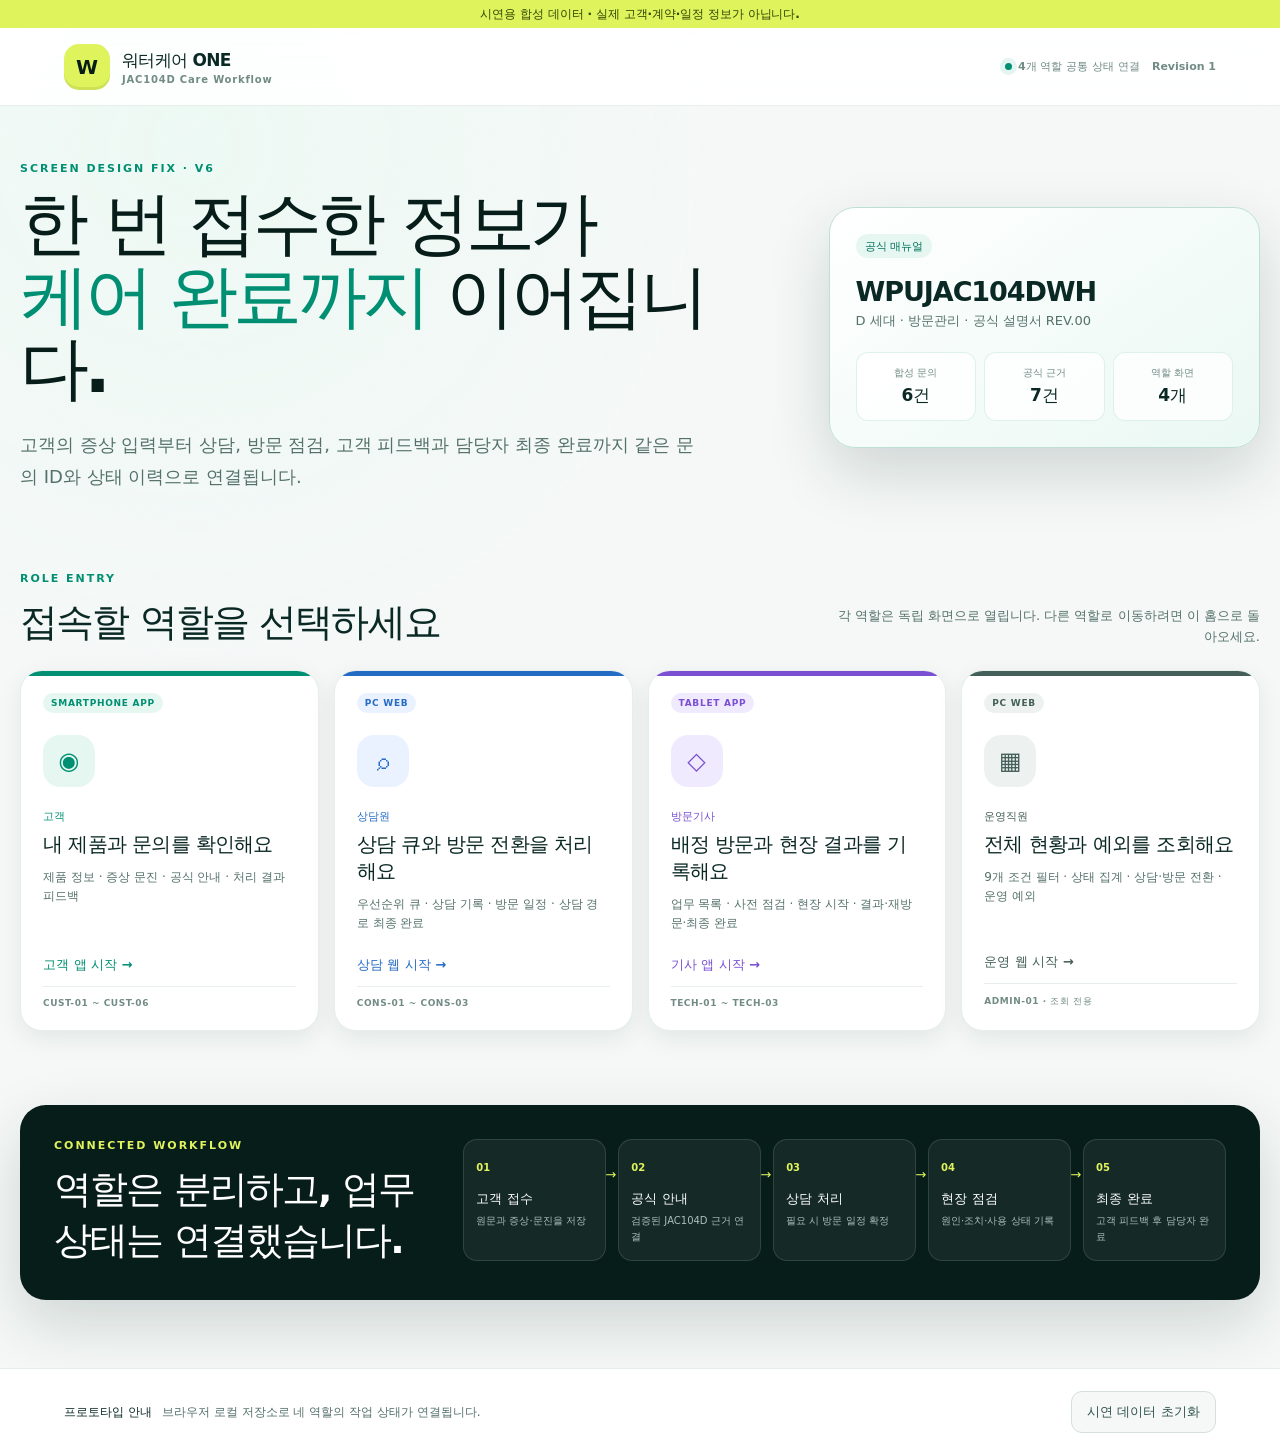
==== commit 2b7eed27: "2026-07-22 | 고객·상담원·방문기사·운영직원 역할 선택 홈 구현 files: index.html, assets/css/gateway-v6.css, assets/js/gat" ====
--- a/index.html
+++ b/index.html
@@ -3,64 +3,107 @@
 <head>
   <meta charset="utf-8">
   <meta name="viewport" content="width=device-width, initial-scale=1">
-  <meta name="description" content="고객과 관계자가 하나의 문의 데이터를 이어 사용하는 정수기 통합 고객케어 프로토타입">
+  <meta name="description" content="워터케어 ONE JAC104D 고객케어 업무 연계 프로토타입 역할 선택 홈">
   <title>워터케어 ONE · 역할 선택</title>
-  <link rel="stylesheet" href="assets/css/styles.css">
+  <link rel="stylesheet" href="assets/css/fix-base.css">
+  <link rel="stylesheet" href="assets/css/gateway-v6.css">
 </head>
-<body class="gateway-body">
-  <main class="gateway-shell">
-    <section class="gateway-intro" aria-labelledby="gateway-title">
-      <div class="brand brand--light">
-        <span class="brand-mark" aria-hidden="true">W</span>
-        <span><strong>워터케어 ONE</strong><small>정수기 통합 고객케어</small></span>
+<body class="gateway-v6">
+  <a class="wc-skip-link" href="#role-entry">역할 선택으로 이동</a>
+  <div class="wc-synthetic-banner">시연용 합성 데이터 · 실제 고객·계약·일정 정보가 아닙니다.</div>
+
+  <header class="gateway-header">
+    <a class="gateway-brand" href="index.html" aria-label="워터케어 ONE 역할 선택 홈">
+      <span class="gateway-brand__mark" aria-hidden="true">W</span>
+      <span><strong>워터케어 ONE</strong><small>JAC104D Care Workflow</small></span>
+    </a>
+    <div class="gateway-status" aria-label="프로토타입 상태">
+      <span><i aria-hidden="true"></i>4개 역할 공통 상태 연결</span>
+      <span id="gateway-revision">Revision 확인 중</span>
+    </div>
+  </header>
+
+  <main class="gateway-main">
+    <section class="gateway-hero" aria-labelledby="gateway-title">
+      <div>
+        <p class="gateway-eyebrow">SCREEN DESIGN FIX · V6</p>
+        <h1 id="gateway-title">한 번 접수한 정보가<br><em>케어 완료까지</em> 이어집니다.</h1>
+        <p class="gateway-lead">고객의 증상 입력부터 상담, 방문 점검, 고객 피드백과 담당자 최종 완료까지 같은 문의 ID와 상태 이력으로 연결됩니다.</p>
       </div>
-      <div class="gateway-copy">
-        <p class="eyebrow eyebrow--light">CONNECTED CARE WORKFLOW</p>
-        <h1 id="gateway-title">한 번 전달한 정보가<br>케어의 끝까지 이어집니다.</h1>
-        <p>개인·기업 계정의 설치 제품, 상담, 일정 변경, 현장 작업과 고객 확인까지 하나의 서비스 흐름으로 연결합니다.</p>
+      <div class="gateway-contract" aria-label="현재 시연 범위">
+        <span class="wc-source-tag">공식 매뉴얼</span>
+        <strong>WPUJAC104DWH</strong>
+        <p>D 세대 · 방문관리 · 공식 설명서 REV.00</p>
+        <dl>
+          <div><dt>합성 문의</dt><dd id="gateway-inquiry-count">6건</dd></div>
+          <div><dt>공식 근거</dt><dd id="gateway-evidence-count">7건</dd></div>
+          <div><dt>역할 화면</dt><dd>4개</dd></div>
+        </dl>
       </div>
-      <div class="gateway-flow" aria-label="서비스 흐름">
-        <span>고객 문의</span><i aria-hidden="true">→</i><span>AI 문진</span><i aria-hidden="true">→</i><span>상담·일정</span><i aria-hidden="true">→</i><span>현장 작업·서명</span>
-      </div>
-      <p class="gateway-note">본 화면의 고객·제품·처리 기록은 모두 시연용 가상 데이터입니다.</p>
     </section>
 
-    <section class="gateway-roles" aria-labelledby="role-title">
-      <div class="gateway-role-header">
-        <span class="demo-chip">INTERACTIVE PROTOTYPE</span>
-        <h2 id="role-title">사용할 화면을 선택해 주세요</h2>
-        <p>두 화면은 동일한 데이터를 공유합니다. 한 화면에서 처리한 결과를 다른 화면에서 바로 확인할 수 있습니다.</p>
+    <section id="role-entry" class="gateway-role-section" aria-labelledby="role-title">
+      <div class="gateway-section-head">
+        <div><p class="gateway-eyebrow">ROLE ENTRY</p><h2 id="role-title">접속할 역할을 선택하세요</h2></div>
+        <p>각 역할은 독립 화면으로 열립니다. 다른 역할로 이동하려면 이 홈으로 돌아오세요.</p>
       </div>
 
-      <div class="role-cards">
-        <a class="role-card role-card--customer" href="customer.html">
-          <span class="role-card-icon" aria-hidden="true">고객</span>
-          <span class="role-card-content">
-            <small>FOR CUSTOMER</small>
-            <strong>고객 케어</strong>
-            <span>개인·기업 설치 제품, 증상 문의, 방문 일정 변경과 작업 확인서 조회</span>
-          </span>
-          <span class="role-card-arrow" aria-hidden="true">→</span>
+      <nav class="gateway-role-grid" aria-label="역할별 프로토타입 진입">
+        <a class="gateway-role-card gateway-role-card--customer" href="customer.html">
+          <span class="gateway-role-card__device">SMARTPHONE APP</span>
+          <span class="gateway-role-card__icon" aria-hidden="true">◉</span>
+          <div><small>고객</small><h3>내 제품과 문의를 확인해요</h3><p>제품 정보 · 증상 문진 · 공식 안내 · 처리 결과 피드백</p></div>
+          <strong>고객 앱 시작 <span aria-hidden="true">→</span></strong>
+          <span class="gateway-role-card__scope">CUST-01 ~ CUST-06</span>
         </a>
 
-        <a class="role-card role-card--staff" href="stakeholder.html">
-          <span class="role-card-icon" aria-hidden="true">업무</span>
-          <span class="role-card-content">
-            <small>FOR CARE TEAM</small>
-            <strong>관계자 업무</strong>
-            <span>상담 큐, 고객·사업장, 일정 승인, 기사 작업 결과와 고객 서명 관리</span>
-          </span>
-          <span class="role-card-arrow" aria-hidden="true">→</span>
+        <a class="gateway-role-card gateway-role-card--counselor" href="counselor.html">
+          <span class="gateway-role-card__device">PC WEB</span>
+          <span class="gateway-role-card__icon" aria-hidden="true">⌕</span>
+          <div><small>상담원</small><h3>상담 큐와 방문 전환을 처리해요</h3><p>우선순위 큐 · 상담 기록 · 방문 일정 · 상담 경로 최종 완료</p></div>
+          <strong>상담 웹 시작 <span aria-hidden="true">→</span></strong>
+          <span class="gateway-role-card__scope">CONS-01 ~ CONS-03</span>
         </a>
-      </div>
 
-      <div class="gateway-meta">
-        <span><b>5</b> 가상 고객</span>
-        <span><b>2</b> 기업 계정</span>
-        <span><b>3</b> 관계자 역할</span>
-        <span><b>6</b> 설치 제품</span>
-      </div>
+        <a class="gateway-role-card gateway-role-card--technician" href="technician.html">
+          <span class="gateway-role-card__device">TABLET APP</span>
+          <span class="gateway-role-card__icon" aria-hidden="true">◇</span>
+          <div><small>방문기사</small><h3>배정 방문과 현장 결과를 기록해요</h3><p>업무 목록 · 사전 점검 · 현장 시작 · 결과·재방문·최종 완료</p></div>
+          <strong>기사 앱 시작 <span aria-hidden="true">→</span></strong>
+          <span class="gateway-role-card__scope">TECH-01 ~ TECH-03</span>
+        </a>
+
+        <a class="gateway-role-card gateway-role-card--operator" href="operator.html">
+          <span class="gateway-role-card__device">PC WEB</span>
+          <span class="gateway-role-card__icon" aria-hidden="true">▦</span>
+          <div><small>운영직원</small><h3>전체 현황과 예외를 조회해요</h3><p>9개 조건 필터 · 상태 집계 · 상담·방문 전환 · 운영 예외</p></div>
+          <strong>운영 웹 시작 <span aria-hidden="true">→</span></strong>
+          <span class="gateway-role-card__scope">ADMIN-01 · 조회 전용</span>
+        </a>
+      </nav>
+    </section>
+
+    <section class="gateway-flow" aria-labelledby="flow-title">
+      <div><p class="gateway-eyebrow">CONNECTED WORKFLOW</p><h2 id="flow-title">역할은 분리하고, 업무 상태는 연결했습니다.</h2></div>
+      <ol>
+        <li><span>01</span><strong>고객 접수</strong><p>원문과 증상·문진을 저장</p></li>
+        <li><span>02</span><strong>공식 안내</strong><p>검증된 JAC104D 근거 연결</p></li>
+        <li><span>03</span><strong>상담 처리</strong><p>필요 시 방문 일정 확정</p></li>
+        <li><span>04</span><strong>현장 점검</strong><p>원인·조치·사용 상태 기록</p></li>
+        <li><span>05</span><strong>최종 완료</strong><p>고객 피드백 후 담당자 완료</p></li>
+      </ol>
     </section>
   </main>
+
+  <footer class="gateway-footer">
+    <p><strong>프로토타입 안내</strong> 브라우저 로컬 저장소로 네 역할의 작업 상태가 연결됩니다.</p>
+    <button id="reset-demo" class="wc-button wc-button--ghost" type="button">시연 데이터 초기화</button>
+  </footer>
+  <div id="toast" class="wc-toast" role="status" aria-live="polite"></div>
+
+  <script src="assets/js/fix-data.js"></script>
+  <script src="assets/js/fix-store.js"></script>
+  <script src="assets/js/fix-common.js"></script>
+  <script src="assets/js/gateway-v6.js"></script>
 </body>
 </html>
--- a/assets/css/fix-base.css
+++ b/assets/css/fix-base.css
@@ -0,0 +1,127 @@
+:root {
+  --wc-ink-950: #071d19;
+  --wc-ink-900: #0b2924;
+  --wc-ink-800: #173c35;
+  --wc-ink-700: #31544d;
+  --wc-ink-600: #55716b;
+  --wc-ink-500: #718b85;
+  --wc-ink-300: #b7c8c4;
+  --wc-ink-200: #d4e0dd;
+  --wc-ink-100: #e7eeec;
+  --wc-ink-50: #f5f8f7;
+  --wc-green: #008f72;
+  --wc-green-dark: #00715b;
+  --wc-mint: #e6f7f1;
+  --wc-lime: #dff35d;
+  --wc-blue: #246bc4;
+  --wc-blue-soft: #eaf2ff;
+  --wc-amber: #a86300;
+  --wc-amber-soft: #fff3d8;
+  --wc-red: #c33a3a;
+  --wc-red-soft: #fff0ef;
+  --wc-white: #fff;
+  --wc-radius-sm: 10px;
+  --wc-radius-md: 16px;
+  --wc-radius-lg: 24px;
+  --wc-shadow-sm: 0 8px 24px rgba(7, 35, 29, .08);
+  --wc-shadow-lg: 0 24px 64px rgba(7, 35, 29, .16);
+  font-family: Pretendard, "Noto Sans KR", "Malgun Gothic", system-ui, -apple-system, sans-serif;
+  color: var(--wc-ink-900);
+  background: var(--wc-ink-50);
+  font-synthesis: none;
+}
+
+* { box-sizing: border-box; }
+html { min-width: 320px; min-height: 100%; scroll-behavior: smooth; }
+body { min-height: 100vh; margin: 0; color: var(--wc-ink-900); background: var(--wc-ink-50); }
+button, input, select, textarea { font: inherit; }
+button, a { -webkit-tap-highlight-color: transparent; }
+a { color: inherit; text-decoration: none; }
+button { color: inherit; }
+img, svg { display: block; max-width: 100%; }
+[hidden] { display: none !important; }
+
+.wc-skip-link { position: fixed; z-index: 9999; top: 8px; left: 8px; padding: 10px 14px; border-radius: 8px; color: white; background: var(--wc-ink-950); transform: translateY(-150%); }
+.wc-skip-link:focus { transform: none; }
+.wc-synthetic-banner { display: flex; align-items: center; justify-content: center; min-height: 28px; padding: 5px 16px; color: #314600; background: var(--wc-lime); font-size: 12px; font-weight: 850; letter-spacing: -.01em; text-align: center; }
+.wc-source-tag { display: inline-flex; align-items: center; min-height: 24px; padding: 4px 9px; border-radius: 999px; color: var(--wc-green-dark); background: var(--wc-mint); font-size: 11px; font-weight: 850; }
+.wc-source-tag--team { color: var(--wc-blue); background: var(--wc-blue-soft); }
+.wc-source-tag--synthetic { color: #4a5d00; background: #eff8b5; }
+.wc-source-tag--held { color: var(--wc-amber); background: var(--wc-amber-soft); }
+
+.wc-badge { display: inline-flex; min-height: 24px; align-items: center; padding: 4px 9px; border: 1px solid transparent; border-radius: 999px; font-size: 11px; font-weight: 850; line-height: 1.2; }
+.wc-badge--neutral { color: var(--wc-ink-700); border-color: var(--wc-ink-200); background: var(--wc-ink-50); }
+.wc-badge--success { color: var(--wc-green-dark); border-color: #bce4d6; background: var(--wc-mint); }
+.wc-badge--info { color: var(--wc-blue); border-color: #cadfff; background: var(--wc-blue-soft); }
+.wc-badge--warning { color: var(--wc-amber); border-color: #f1d49b; background: var(--wc-amber-soft); }
+.wc-badge--danger { color: var(--wc-red); border-color: #f1c2be; background: var(--wc-red-soft); }
+
+.wc-card { border: 1px solid var(--wc-ink-100); border-radius: var(--wc-radius-md); background: white; box-shadow: var(--wc-shadow-sm); }
+.wc-panel { padding: 20px; border: 1px solid var(--wc-ink-100); border-radius: var(--wc-radius-md); background: white; }
+.wc-empty { padding: 36px 20px; border: 1px dashed var(--wc-ink-300); border-radius: var(--wc-radius-md); color: var(--wc-ink-600); text-align: center; }
+.wc-empty strong { display: block; margin-bottom: 6px; color: var(--wc-ink-800); }
+.wc-empty p { margin: 0; font-size: 13px; line-height: 1.6; }
+
+.wc-button { display: inline-flex; min-height: 42px; align-items: center; justify-content: center; gap: 7px; padding: 9px 15px; border: 1px solid transparent; border-radius: 11px; cursor: pointer; font-size: 13px; font-weight: 850; text-align: center; transition: transform .16s ease, box-shadow .16s ease, background .16s ease; }
+.wc-button:hover { transform: translateY(-1px); }
+.wc-button:focus-visible, .wc-text-button:focus-visible, input:focus-visible, select:focus-visible, textarea:focus-visible, summary:focus-visible { outline: 3px solid rgba(36, 107, 196, .25); outline-offset: 2px; }
+.wc-button--primary { color: white; background: var(--wc-green); box-shadow: 0 8px 18px rgba(0, 143, 114, .18); }
+.wc-button--primary:hover { background: var(--wc-green-dark); }
+.wc-button--secondary { color: var(--wc-green-dark); border-color: #aedbcf; background: white; }
+.wc-button--ghost { color: var(--wc-ink-700); border-color: var(--wc-ink-200); background: var(--wc-ink-50); }
+.wc-button--danger { color: white; background: var(--wc-red); }
+.wc-button:disabled { cursor: not-allowed; opacity: .45; transform: none; box-shadow: none; }
+.wc-text-button { padding: 6px 0; border: 0; color: var(--wc-green-dark); background: transparent; cursor: pointer; font-size: 12px; font-weight: 850; }
+
+.wc-field { display: grid; gap: 7px; }
+.wc-field > span, .wc-field > label { color: var(--wc-ink-700); font-size: 12px; font-weight: 800; }
+.wc-field small { color: var(--wc-ink-500); font-size: 11px; line-height: 1.5; }
+.wc-field input, .wc-field select, .wc-field textarea { width: 100%; min-height: 43px; padding: 10px 12px; border: 1px solid var(--wc-ink-200); border-radius: 10px; color: var(--wc-ink-900); background: white; }
+.wc-field textarea { min-height: 94px; resize: vertical; line-height: 1.55; }
+.wc-field input:focus, .wc-field select:focus, .wc-field textarea:focus { border-color: var(--wc-green); outline: 3px solid rgba(0, 143, 114, .11); }
+.wc-check { display: flex; align-items: flex-start; gap: 9px; padding: 10px 12px; border: 1px solid var(--wc-ink-100); border-radius: 10px; background: white; font-size: 13px; font-weight: 700; line-height: 1.45; }
+.wc-check input { width: 18px; height: 18px; margin: 0; accent-color: var(--wc-green); }
+
+.wc-evidence { padding: 17px; border: 1px solid #bfe1d6; border-radius: var(--wc-radius-md); background: linear-gradient(145deg, white, #f4fbf8); }
+.wc-evidence--held { border-color: #f1d49b; background: #fffaf0; }
+.wc-evidence__head { display: flex; flex-wrap: wrap; align-items: center; justify-content: space-between; gap: 8px; }
+.wc-evidence h4 { margin: 13px 0 7px; font-size: 15px; line-height: 1.4; }
+.wc-evidence > p { margin: 10px 0; color: var(--wc-ink-700); font-size: 13px; line-height: 1.65; }
+.wc-evidence__meta, .wc-evidence__details { display: grid; margin: 10px 0; grid-template-columns: repeat(2, minmax(0, 1fr)); gap: 8px; }
+.wc-evidence__meta div, .wc-evidence__details div { min-width: 0; padding: 9px; border-radius: 8px; background: rgba(255, 255, 255, .78); }
+.wc-evidence dt { color: var(--wc-ink-500); font-size: 10px; }
+.wc-evidence dd { overflow-wrap: anywhere; margin: 3px 0 0; font-size: 11px; font-weight: 800; }
+.wc-evidence details { margin-top: 11px; }
+.wc-evidence summary { cursor: pointer; color: var(--wc-ink-700); font-size: 12px; font-weight: 800; }
+.wc-evidence__actions { display: flex; flex-wrap: wrap; gap: 8px; margin-top: 13px; }
+
+.wc-notification-list { display: grid; margin: 0; padding: 0; gap: 8px; list-style: none; }
+.wc-notification-list li { display: flex; align-items: center; justify-content: space-between; gap: 12px; padding: 13px; border: 1px solid var(--wc-ink-100); border-radius: 11px; background: white; }
+.wc-notification-list li.is-unread { border-color: #b8dbd2; background: #f1faf7; box-shadow: inset 3px 0 var(--wc-green); }
+.wc-notification-list strong { display: block; font-size: 13px; }
+.wc-notification-list p { margin: 4px 0; color: var(--wc-ink-600); font-size: 12px; line-height: 1.45; }
+.wc-notification-list time { color: var(--wc-ink-500); font-size: 10px; }
+
+.wc-toast { position: fixed; z-index: 9999; right: 22px; bottom: 22px; max-width: min(380px, calc(100vw - 32px)); padding: 13px 17px; border-radius: 12px; color: white; background: var(--wc-ink-900); box-shadow: var(--wc-shadow-lg); opacity: 0; pointer-events: none; transform: translateY(12px); transition: opacity .18s ease, transform .18s ease; }
+.wc-toast.is-visible { opacity: 1; transform: none; }
+.wc-toast--danger { background: var(--wc-red); }
+.wc-toast--success { background: var(--wc-green-dark); }
+
+.wc-dialog { width: min(620px, calc(100vw - 24px)); max-height: calc(100vh - 30px); padding: 0; border: 0; border-radius: 20px; background: white; box-shadow: var(--wc-shadow-lg); }
+.wc-dialog::backdrop { background: rgba(4, 24, 20, .58); backdrop-filter: blur(3px); }
+.wc-dialog__body { display: grid; padding: 22px; gap: 16px; }
+.wc-dialog__head { display: flex; align-items: flex-start; justify-content: space-between; gap: 12px; }
+.wc-dialog__head h2 { margin: 0; font-size: 20px; }
+.wc-dialog__close { display: grid; width: 38px; height: 38px; flex: 0 0 auto; place-items: center; border: 1px solid var(--wc-ink-200); border-radius: 10px; background: white; cursor: pointer; font-size: 22px; }
+.wc-dialog__actions { display: flex; justify-content: flex-end; gap: 8px; padding-top: 4px; }
+
+@media (max-width: 600px) {
+  .wc-toast { right: 16px; bottom: 82px; left: 16px; max-width: none; }
+  .wc-evidence__meta, .wc-evidence__details { grid-template-columns: 1fr; }
+  .wc-dialog__actions { flex-direction: column-reverse; }
+  .wc-dialog__actions .wc-button { width: 100%; }
+}
+
+@media (prefers-reduced-motion: reduce) {
+  *, *::before, *::after { scroll-behavior: auto !important; transition-duration: .001ms !important; animation-duration: .001ms !important; animation-iteration-count: 1 !important; }
+}
--- a/assets/css/gateway-v6.css
+++ b/assets/css/gateway-v6.css
@@ -0,0 +1,56 @@
+.gateway-v6 { background: radial-gradient(circle at 15% 10%, #edf9f4 0, transparent 32%), var(--wc-ink-50); }
+.gateway-header { display: flex; min-height: 78px; align-items: center; justify-content: space-between; padding: 14px clamp(20px, 5vw, 72px); border-bottom: 1px solid var(--wc-ink-100); background: rgba(255, 255, 255, .88); backdrop-filter: blur(16px); }
+.gateway-brand { display: flex; align-items: center; gap: 12px; }
+.gateway-brand__mark { display: grid; width: 46px; height: 46px; place-items: center; border-radius: 15px; color: var(--wc-ink-950); background: var(--wc-lime); box-shadow: inset 0 -3px rgba(0, 0, 0, .08); font-size: 20px; font-weight: 950; }
+.gateway-brand strong, .gateway-brand small { display: block; }
+.gateway-brand strong { font-size: 17px; letter-spacing: -.04em; }
+.gateway-brand small { margin-top: 2px; color: var(--wc-ink-500); font-size: 10px; font-weight: 800; letter-spacing: .08em; }
+.gateway-status { display: flex; align-items: center; gap: 12px; color: var(--wc-ink-500); font-size: 11px; font-weight: 750; }
+.gateway-status span { display: inline-flex; align-items: center; gap: 6px; }
+.gateway-status i { width: 7px; height: 7px; border-radius: 50%; background: var(--wc-green); box-shadow: 0 0 0 5px rgba(0, 143, 114, .1); }
+.gateway-main { width: min(1280px, calc(100% - 40px)); margin: 0 auto; padding: 56px 0 68px; }
+.gateway-hero { display: grid; align-items: center; grid-template-columns: minmax(0, 1.25fr) minmax(340px, .75fr); gap: clamp(36px, 7vw, 100px); }
+.gateway-eyebrow { margin: 0 0 12px; color: var(--wc-green); font-size: 11px; font-weight: 950; letter-spacing: .18em; }
+.gateway-hero h1 { margin: 0; color: var(--wc-ink-950); font-size: clamp(40px, 5.4vw, 74px); letter-spacing: -.065em; line-height: 1.05; }
+.gateway-hero h1 em { color: var(--wc-green); font-style: normal; }
+.gateway-lead { max-width: 680px; margin: 24px 0 0; color: var(--wc-ink-600); font-size: clamp(15px, 1.5vw, 18px); line-height: 1.8; }
+.gateway-contract { padding: 26px; border: 1px solid #bfdfd5; border-radius: 26px; background: linear-gradient(145deg, white, #eaf8f3); box-shadow: var(--wc-shadow-lg); }
+.gateway-contract > strong { display: block; margin-top: 18px; font-size: 27px; letter-spacing: -.04em; }
+.gateway-contract > p { margin: 5px 0 22px; color: var(--wc-ink-600); font-size: 13px; }
+.gateway-contract dl { display: grid; margin: 0; grid-template-columns: repeat(3, 1fr); gap: 8px; }
+.gateway-contract dl div { padding: 13px 8px; border: 1px solid rgba(0, 143, 114, .12); border-radius: 12px; background: rgba(255, 255, 255, .8); text-align: center; }
+.gateway-contract dt { color: var(--wc-ink-500); font-size: 10px; }
+.gateway-contract dd { margin: 4px 0 0; font-size: 17px; font-weight: 900; }
+.gateway-role-section { margin-top: 78px; scroll-margin-top: 20px; }
+.gateway-section-head { display: flex; align-items: end; justify-content: space-between; gap: 24px; margin-bottom: 22px; }
+.gateway-section-head h2, .gateway-flow h2 { margin: 0; font-size: clamp(25px, 3vw, 38px); letter-spacing: -.05em; }
+.gateway-section-head > p { max-width: 430px; margin: 0; color: var(--wc-ink-600); font-size: 13px; line-height: 1.65; text-align: right; }
+.gateway-role-grid { display: grid; grid-template-columns: repeat(4, minmax(0, 1fr)); gap: 15px; }
+.gateway-role-card { position: relative; display: flex; min-height: 360px; flex-direction: column; overflow: hidden; padding: 22px; border: 1px solid var(--wc-ink-100); border-radius: 22px; background: white; box-shadow: var(--wc-shadow-sm); transition: transform .18s ease, border-color .18s ease, box-shadow .18s ease; }
+.gateway-role-card::before { position: absolute; top: 0; right: 0; left: 0; height: 5px; background: var(--role-color, var(--wc-green)); content: ""; }
+.gateway-role-card:hover { border-color: var(--role-color, var(--wc-green)); box-shadow: var(--wc-shadow-lg); transform: translateY(-5px); }
+.gateway-role-card--customer { --role-color: var(--wc-green); --role-soft: var(--wc-mint); }
+.gateway-role-card--counselor { --role-color: var(--wc-blue); --role-soft: var(--wc-blue-soft); }
+.gateway-role-card--technician { --role-color: #7a4fd1; --role-soft: #f0eaff; }
+.gateway-role-card--operator { --role-color: #445e58; --role-soft: #edf2f1; }
+.gateway-role-card__device { align-self: flex-start; padding: 5px 8px; border-radius: 999px; color: var(--role-color); background: var(--role-soft); font-size: 9px; font-weight: 950; letter-spacing: .08em; }
+.gateway-role-card__icon { display: grid; width: 52px; height: 52px; margin: 22px 0 18px; place-items: center; border-radius: 17px; color: var(--role-color); background: var(--role-soft); font-size: 24px; font-weight: 900; }
+.gateway-role-card small { color: var(--role-color); font-size: 11px; font-weight: 900; }
+.gateway-role-card h3 { margin: 7px 0 10px; font-size: 20px; letter-spacing: -.04em; line-height: 1.35; }
+.gateway-role-card p { margin: 0; color: var(--wc-ink-600); font-size: 12px; line-height: 1.65; }
+.gateway-role-card > strong { margin-top: auto; padding-top: 22px; color: var(--role-color); font-size: 13px; }
+.gateway-role-card__scope { margin-top: 12px; padding-top: 11px; border-top: 1px solid var(--wc-ink-100); color: var(--wc-ink-500); font-size: 9px; font-weight: 850; letter-spacing: .06em; }
+.gateway-flow { display: grid; align-items: start; margin-top: 74px; padding: 34px; grid-template-columns: minmax(240px, .65fr) minmax(0, 1.35fr); gap: 42px; border-radius: 26px; color: white; background: var(--wc-ink-950); box-shadow: var(--wc-shadow-lg); }
+.gateway-flow .gateway-eyebrow { color: var(--wc-lime); }
+.gateway-flow ol { display: grid; margin: 0; padding: 0; grid-template-columns: repeat(5, 1fr); gap: 12px; list-style: none; }
+.gateway-flow li { position: relative; padding: 16px 12px; border: 1px solid rgba(255, 255, 255, .12); border-radius: 14px; background: rgba(255, 255, 255, .06); }
+.gateway-flow li:not(:last-child)::after { position: absolute; z-index: 2; top: 27px; right: -11px; color: var(--wc-lime); content: "→"; font-size: 13px; }
+.gateway-flow li span { color: var(--wc-lime); font-size: 10px; font-weight: 900; }
+.gateway-flow li strong { display: block; margin-top: 15px; font-size: 13px; }
+.gateway-flow li p { margin: 5px 0 0; color: #a9bfba; font-size: 10px; line-height: 1.55; }
+.gateway-footer { display: flex; align-items: center; justify-content: space-between; gap: 20px; padding: 22px clamp(20px, 5vw, 72px); border-top: 1px solid var(--wc-ink-100); background: white; }
+.gateway-footer p { margin: 0; color: var(--wc-ink-600); font-size: 12px; }
+.gateway-footer p strong { margin-right: 6px; color: var(--wc-ink-900); }
+@media (max-width: 1050px) { .gateway-role-grid { grid-template-columns: repeat(2, 1fr); } .gateway-role-card { min-height: 330px; } .gateway-flow { grid-template-columns: 1fr; } }
+@media (max-width: 760px) { .gateway-header { align-items: flex-start; } .gateway-status { display: none; } .gateway-main { width: min(100% - 28px, 680px); padding-top: 36px; } .gateway-hero { grid-template-columns: 1fr; gap: 28px; } .gateway-hero h1 { font-size: clamp(36px, 12vw, 56px); } .gateway-role-section { margin-top: 54px; } .gateway-section-head { align-items: flex-start; flex-direction: column; gap: 10px; } .gateway-section-head > p { text-align: left; } .gateway-flow ol { grid-template-columns: 1fr; } .gateway-flow li:not(:last-child)::after { top: auto; right: 20px; bottom: -13px; content: "↓"; } }
+@media (max-width: 520px) { .gateway-role-grid { grid-template-columns: 1fr; } .gateway-role-card { min-height: 310px; } .gateway-contract dl { grid-template-columns: 1fr; } .gateway-contract dl div { display: flex; align-items: center; justify-content: space-between; text-align: left; } .gateway-contract dd { margin: 0; } .gateway-flow { padding: 24px 20px; } .gateway-footer { align-items: stretch; flex-direction: column; } }
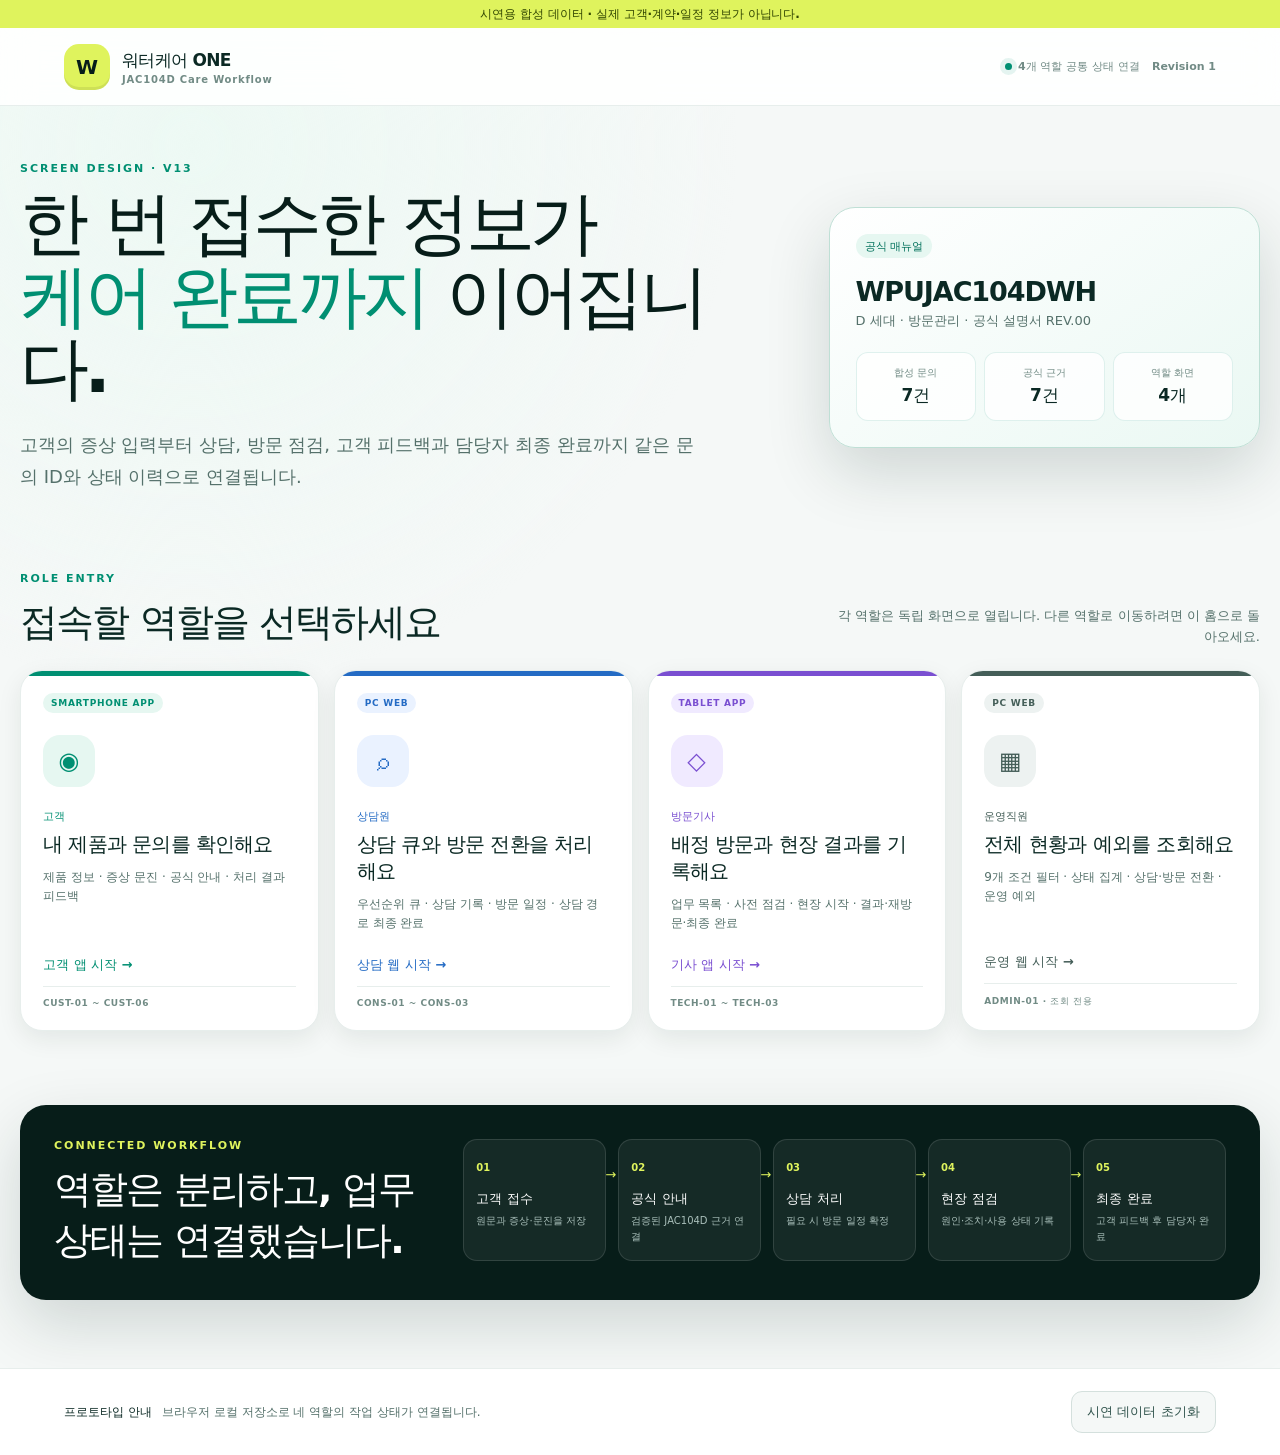
==== commit 322017d1: "2026-07-22 | 화면설계 v13 공통 진입 표기와 근거 메타데이터 렌더링 반영" ====
--- a/index.html
+++ b/index.html
@@ -26,7 +26,7 @@
   <main class="gateway-main">
     <section class="gateway-hero" aria-labelledby="gateway-title">
       <div>
-        <p class="gateway-eyebrow">SCREEN DESIGN FIX · V6</p>
+        <p class="gateway-eyebrow">SCREEN DESIGN · V13</p>
         <h1 id="gateway-title">한 번 접수한 정보가<br><em>케어 완료까지</em> 이어집니다.</h1>
         <p class="gateway-lead">고객의 증상 입력부터 상담, 방문 점검, 고객 피드백과 담당자 최종 완료까지 같은 문의 ID와 상태 이력으로 연결됩니다.</p>
       </div>
@@ -101,9 +101,13 @@
   </footer>
   <div id="toast" class="wc-toast" role="status" aria-live="polite"></div>
 
-  <script src="assets/js/fix-data.js"></script>
-  <script src="assets/js/fix-store.js"></script>
-  <script src="assets/js/fix-common.js"></script>
-  <script src="assets/js/gateway-v6.js"></script>
+  <script src="assets/js/core/app-config.js"></script>
+  <script src="assets/js/domain/model-policy.js"></script>
+  <script src="assets/js/domain/ai-rag-simulator.js"></script>
+  <script src="assets/js/data/seed-data.js"></script>
+  <script src="assets/js/infrastructure/browser-state-repository.js"></script>
+  <script src="assets/js/core/store.js"></script>
+  <script src="assets/js/ui/common.js"></script>
+  <script src="assets/js/roles/gateway/app.js"></script>
 </body>
 </html>
